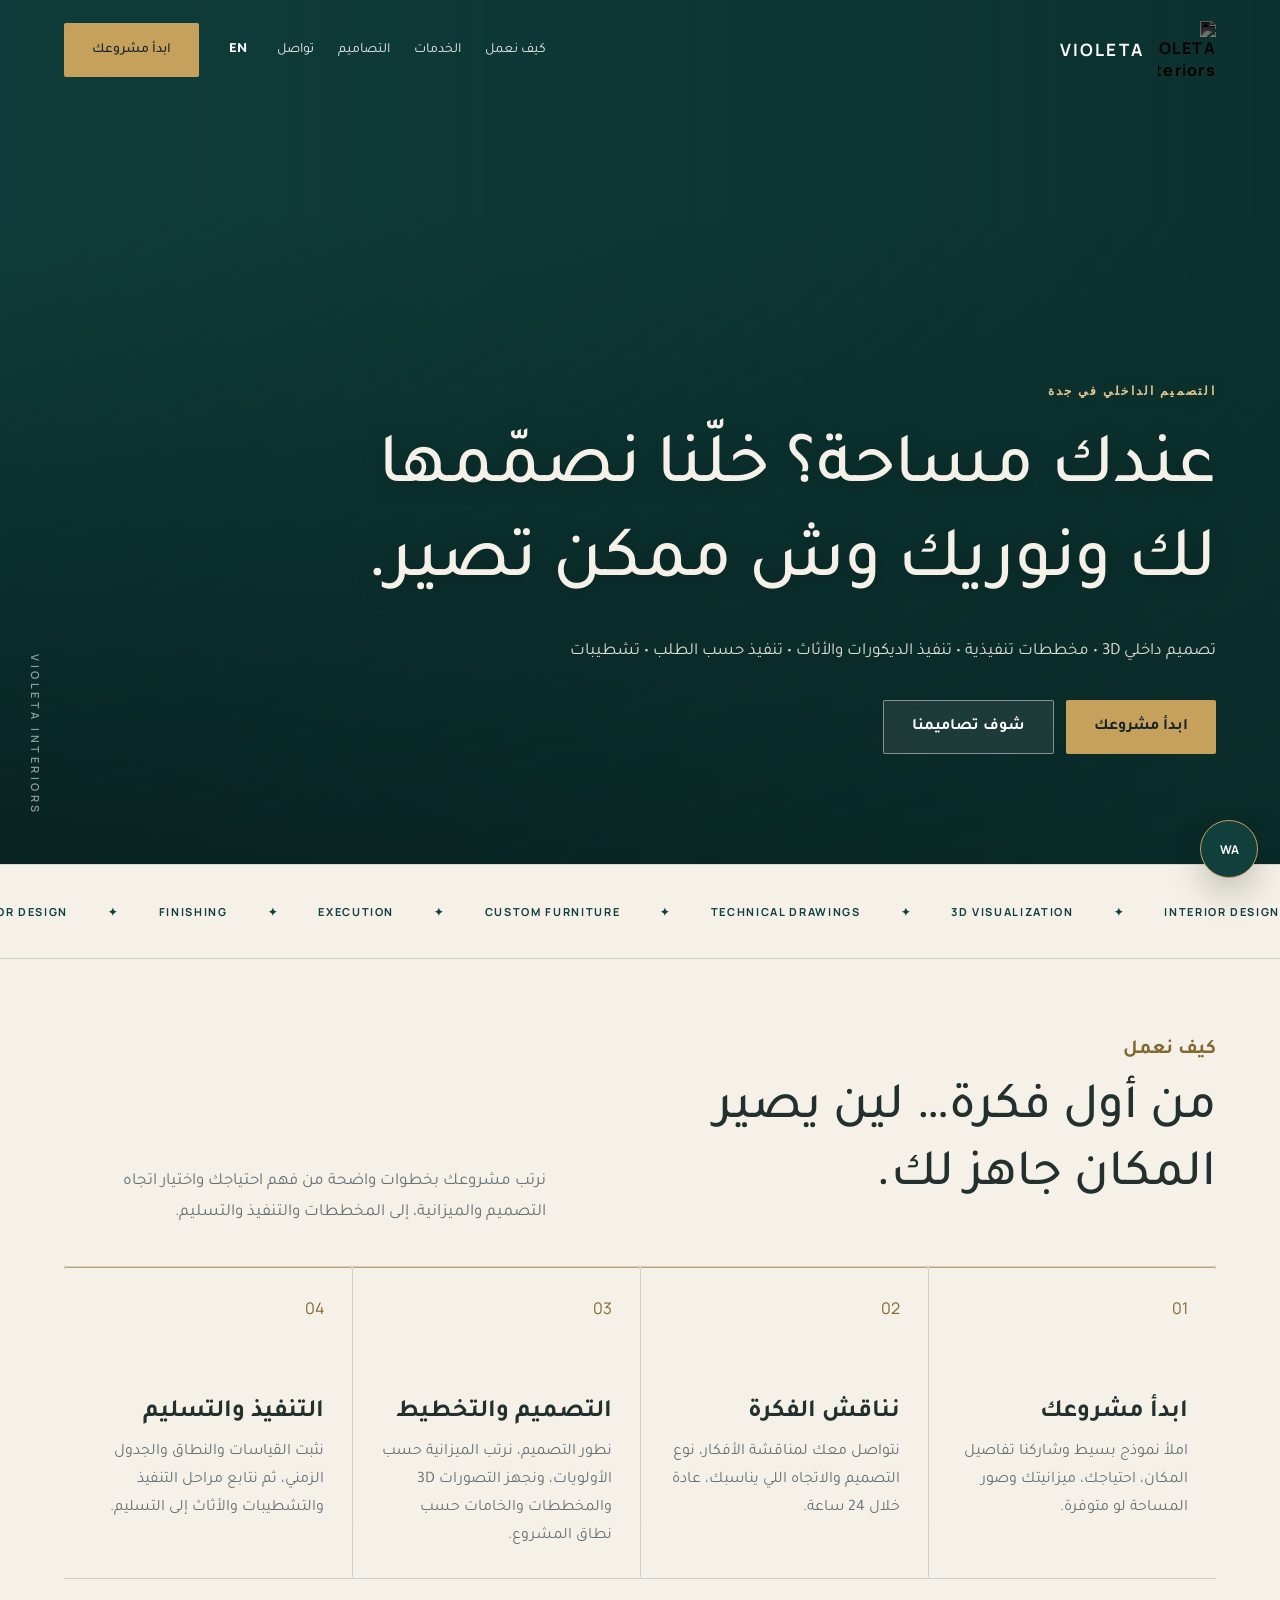
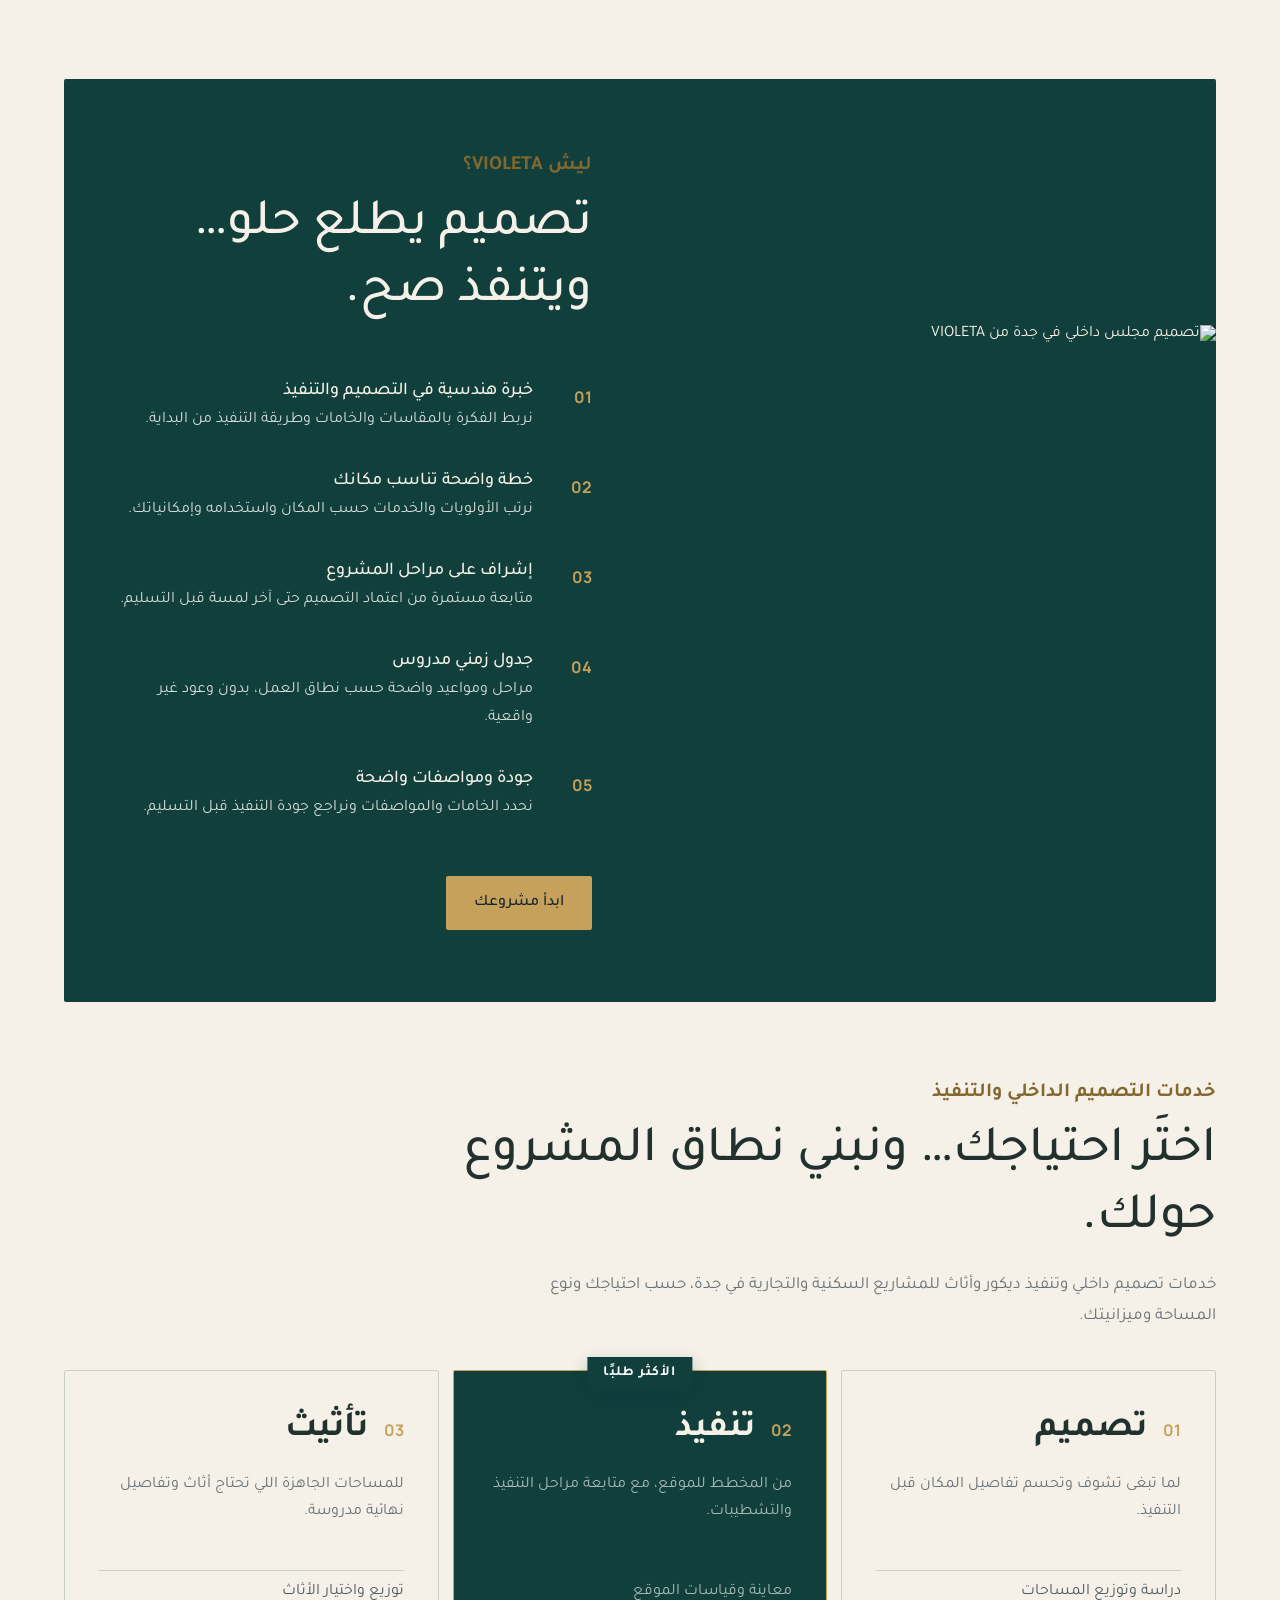
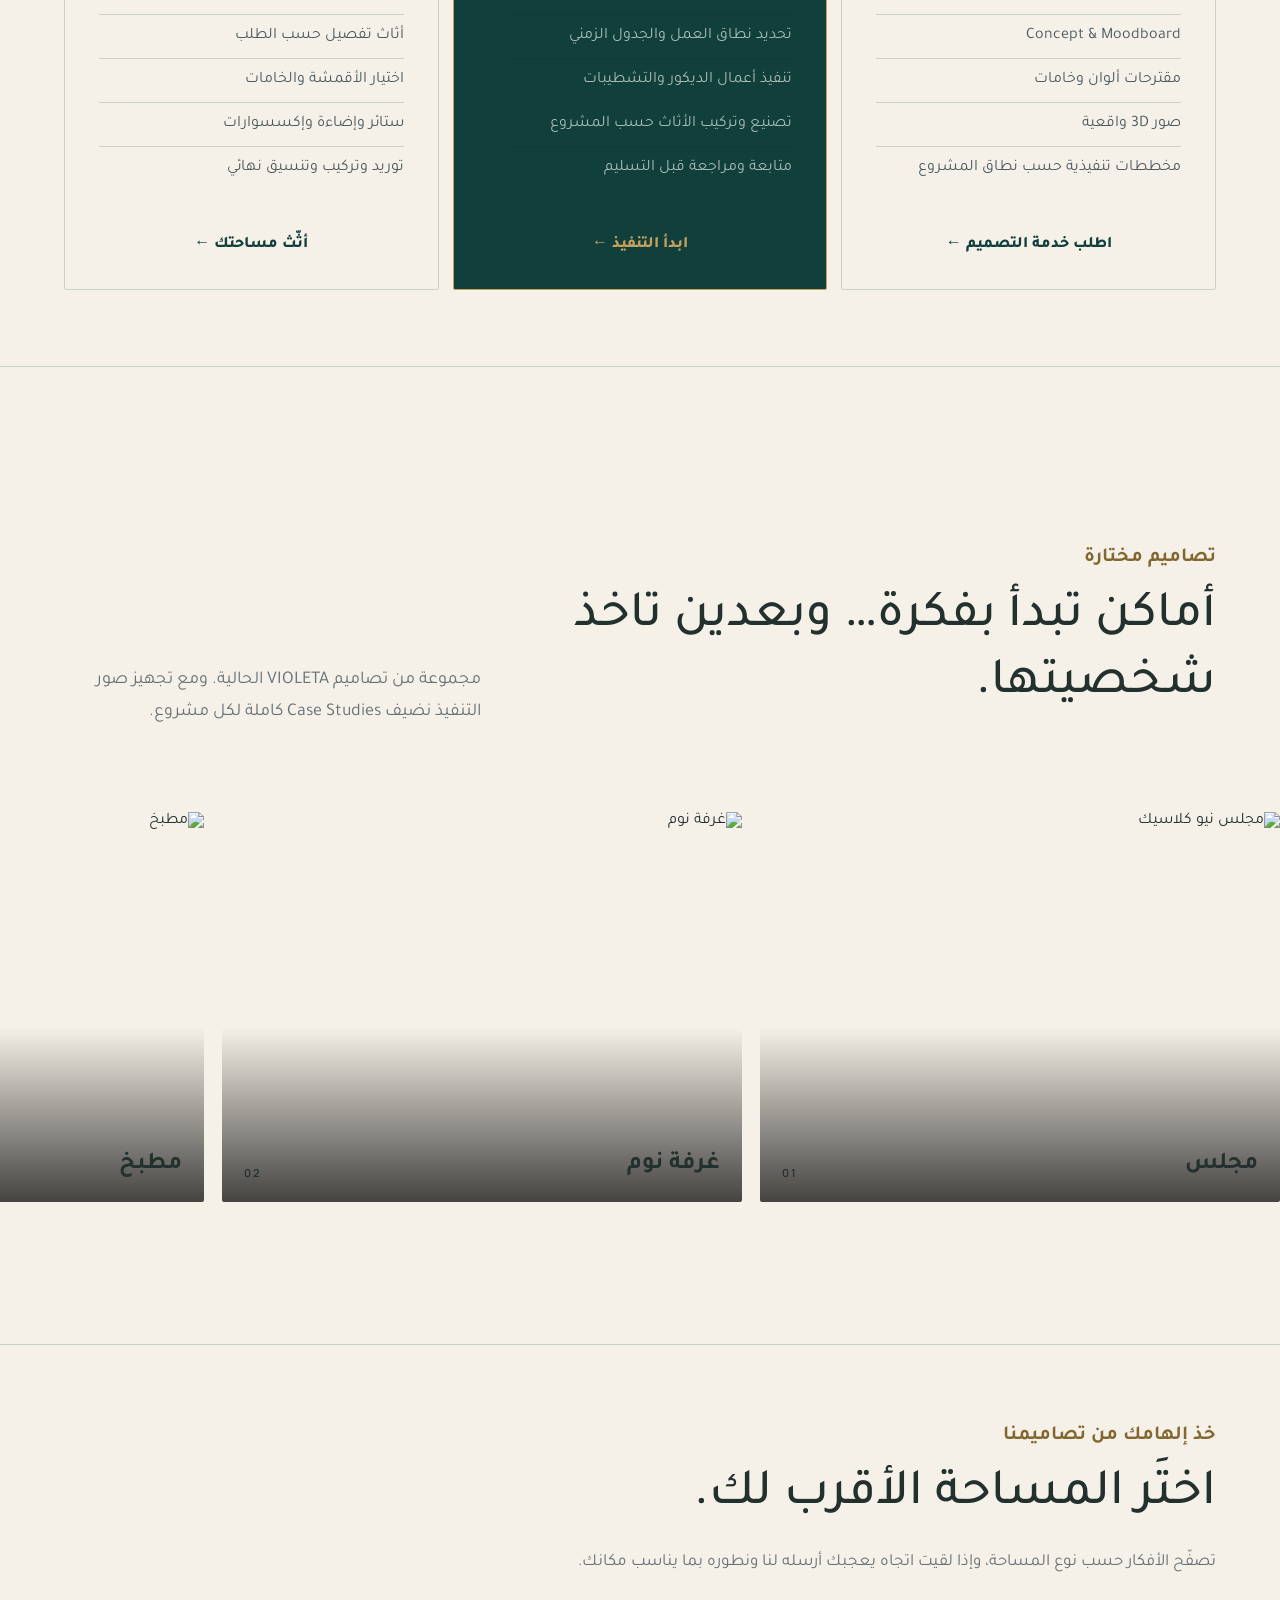
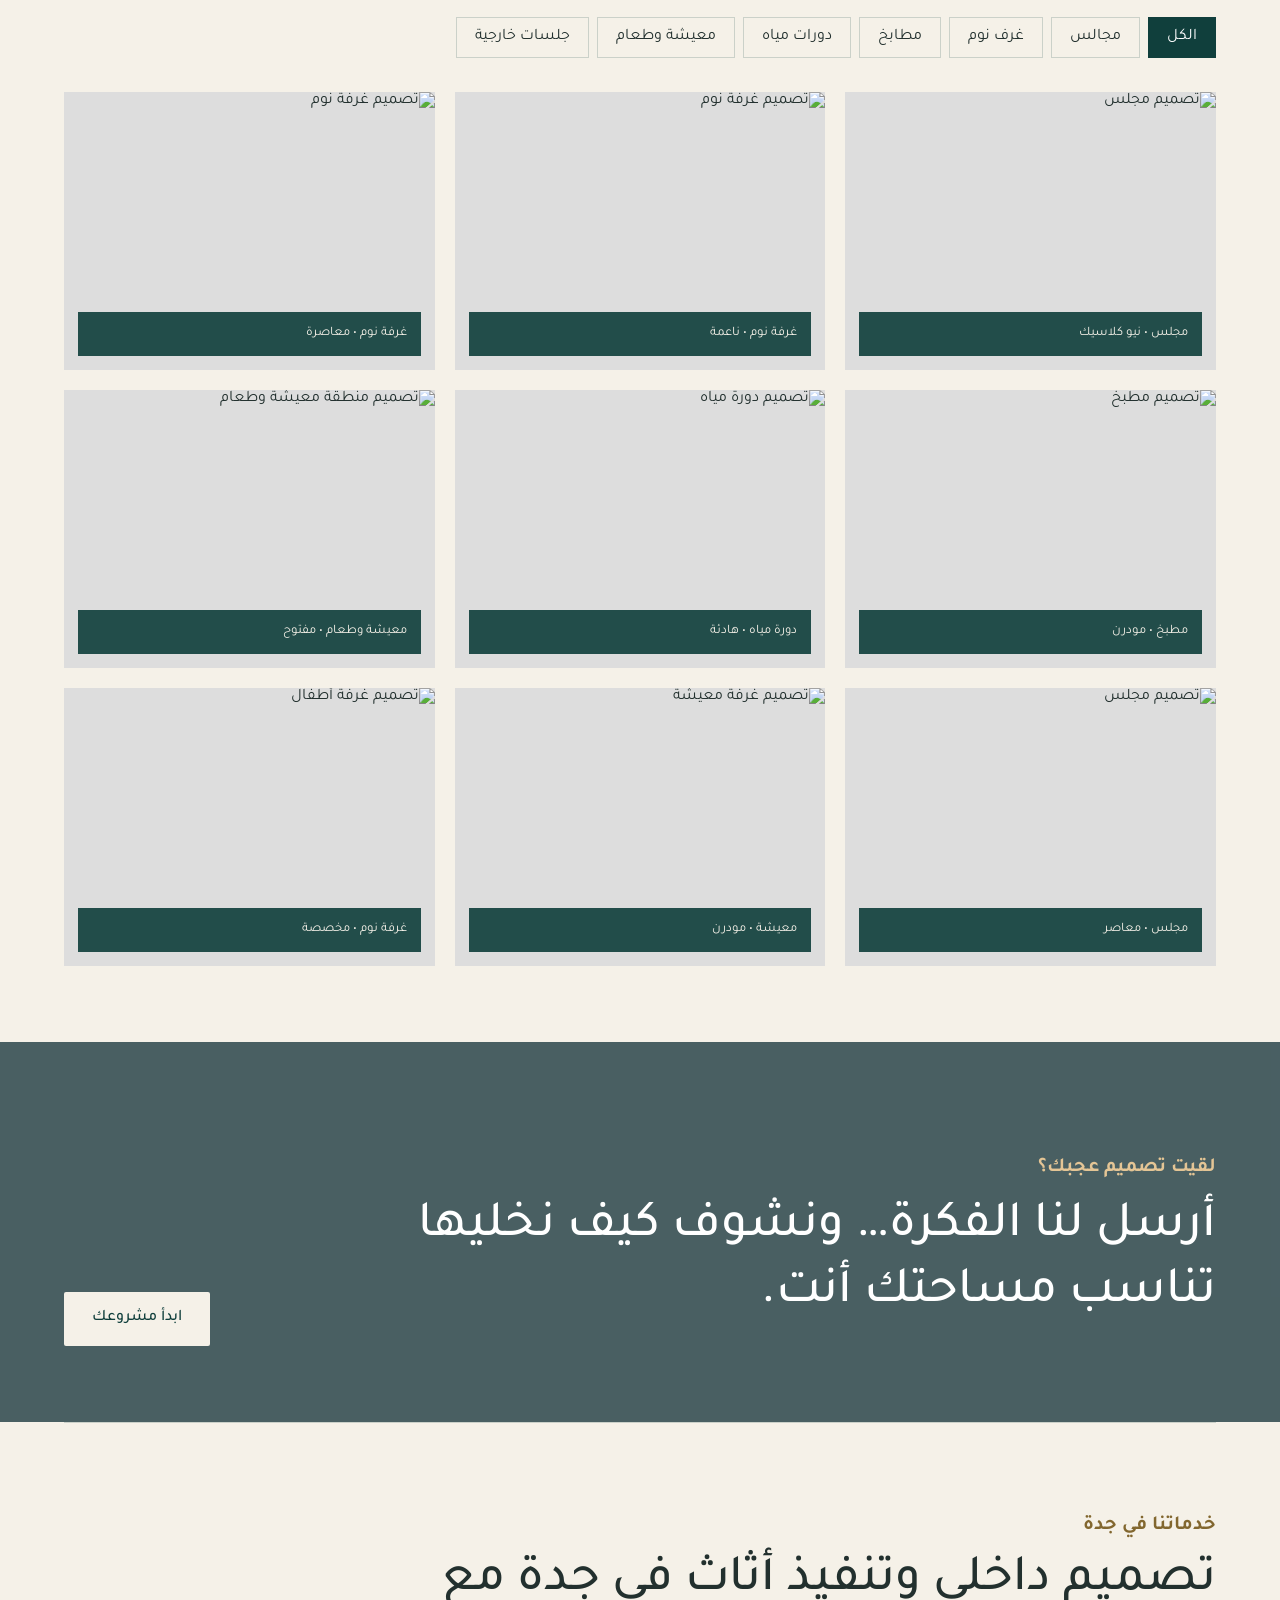
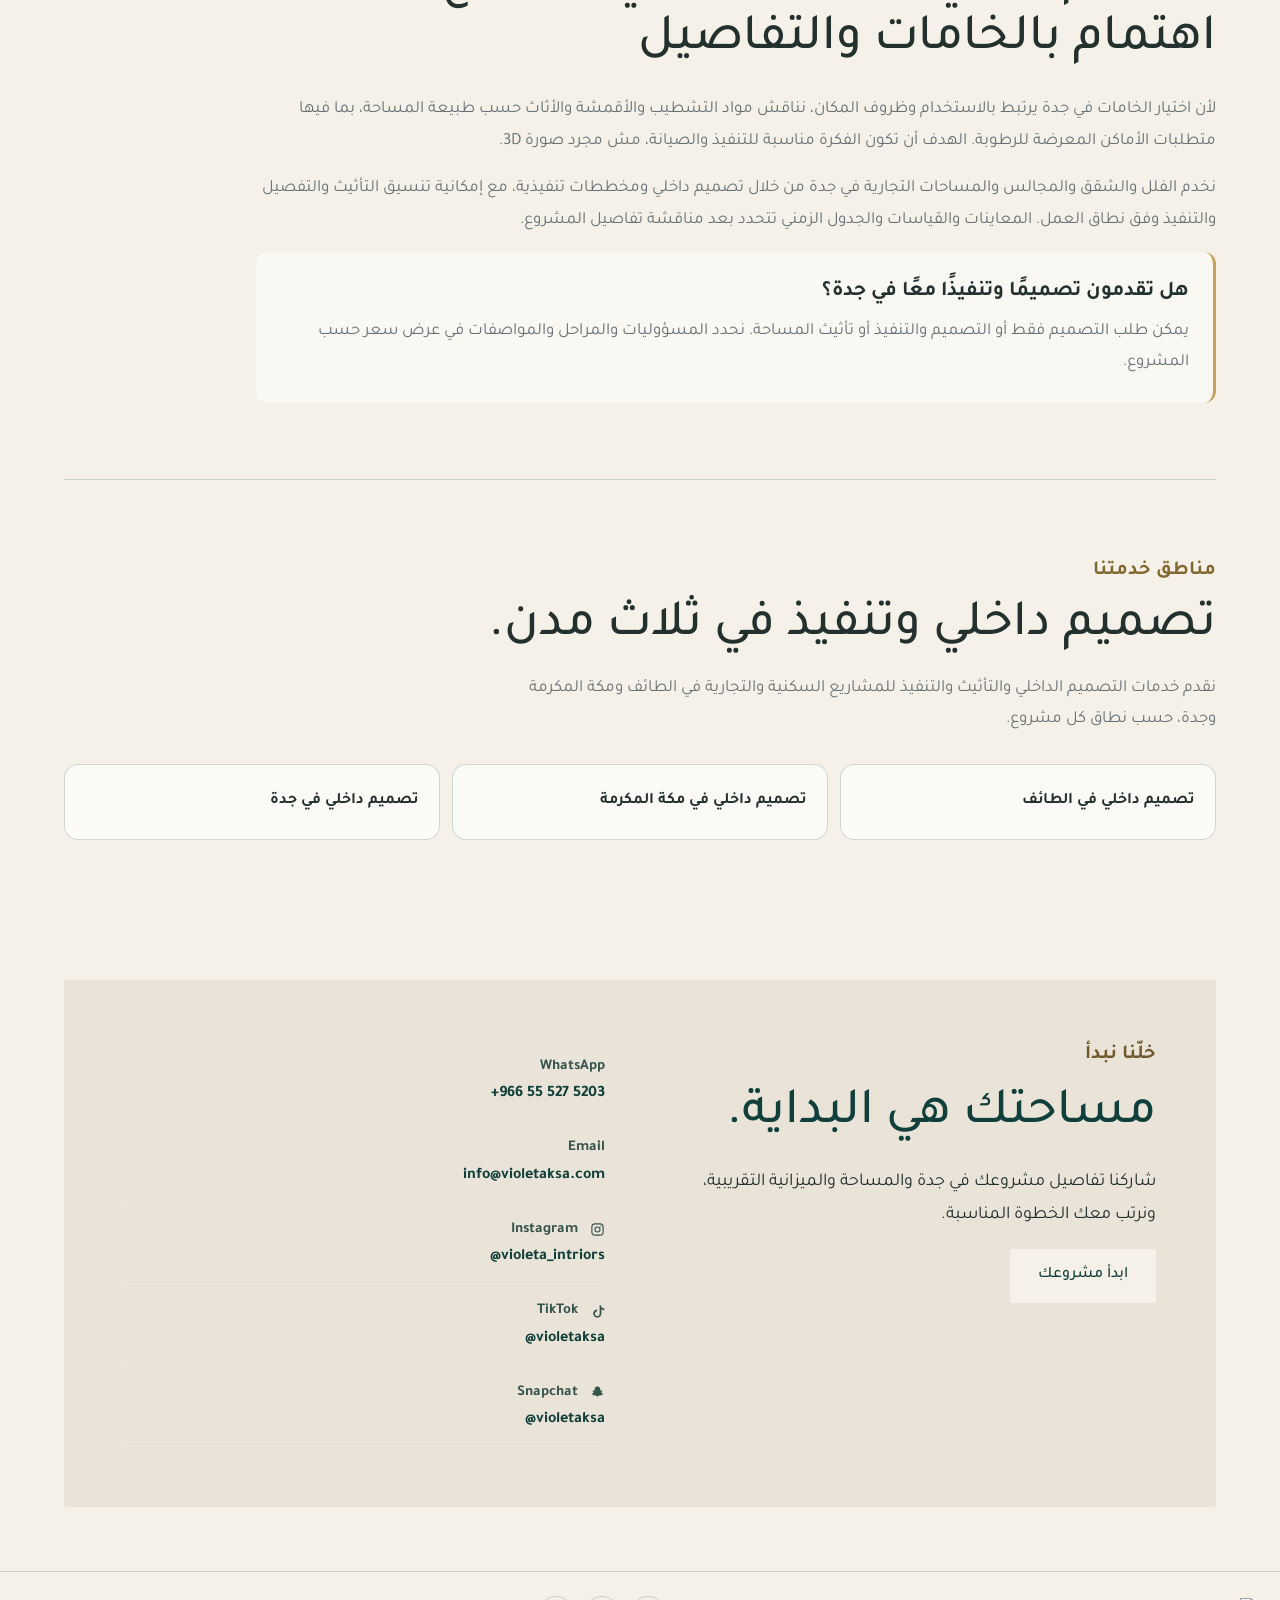
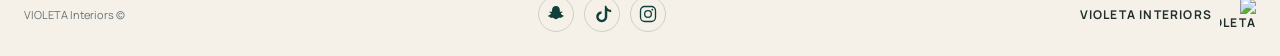
==== interior-design-jeddah/index.html @ 5152c30c "Perf: serve responsive Netlify image variants and avoid duplicate city fonts" ====
<!doctype html>
<html lang="ar" dir="rtl">
<head>
  <meta charset="utf-8" />
  <meta name="viewport" content="width=device-width, initial-scale=1" />
  <meta name="theme-color" content="#0b303b" />
  <meta name="robots" content="index, follow, max-image-preview:large" />

  <title>تصميم داخلي في جدة وتنفيذ ديكور وأثاث | VIOLETA</title>
  <meta name="description" content="VIOLETA تقدم خدمات التصميم الداخلي 3D، المخططات التنفيذية، تنفيذ الديكور، التشطيبات والأثاث حسب الطلب للمشاريع السكنية والتجارية في جدة." />
  <link rel="canonical" href="https://violetaksa.com/interior-design-jeddah/" />
  <link rel="icon" href="/.netlify/images?url=/assets/favicon.png&amp;w=64&amp;fm=png&amp;q=80" type="image/png" />

  <meta property="og:title" content="تصميم داخلي في جدة وتنفيذ ديكور وأثاث | VIOLETA" />
  <meta property="og:description" content="VIOLETA تقدم خدمات التصميم الداخلي 3D، المخططات التنفيذية، تنفيذ الديكور، التشطيبات والأثاث حسب الطلب للمشاريع السكنية والتجارية في جدة." />
  <meta property="og:image" content="https://violetaksa.com/assets/violeta-logo.png" />
  <meta property="og:image:alt" content="VIOLETA Interiors" />
  <meta property="og:url" content="https://violetaksa.com/interior-design-jeddah/" />
  <meta property="og:type" content="website" />
  <meta property="og:site_name" content="VIOLETA Interiors" />
  <meta property="og:locale" content="ar_SA" />
  <meta property="og:locale:alternate" content="en_US" />

  <meta name="twitter:card" content="summary" />
  <meta name="twitter:title" content="تصميم داخلي في جدة وتنفيذ ديكور وأثاث | VIOLETA" />
  <meta name="twitter:description" content="VIOLETA تقدم خدمات التصميم الداخلي 3D، المخططات التنفيذية، تنفيذ الديكور، التشطيبات والأثاث حسب الطلب للمشاريع السكنية والتجارية في جدة." />
  <meta name="twitter:image" content="https://violetaksa.com/assets/violeta-logo.png" />
  <!-- Brand fonts are already locally hosted by styles.css. -->
  <link rel="stylesheet" href="/styles.css" />

  <script type="application/ld+json">
  {
  "@context": "https://schema.org",
  "@graph": [
    {
      "@type": ["Organization", "LocalBusiness"],
      "@id": "https://violetaksa.com/#organization",
      "name": "VIOLETA Interiors",
      "alternateName": "VIOLETA",
      "url": "https://violetaksa.com/",
      "logo": {
        "@type": "ImageObject",
        "url": "https://violetaksa.com/assets/violeta-logo.png"
      },
      "image": "https://violetaksa.com/assets/violeta-logo.png",
      "email": "info@violetaksa.com",
      "telephone": "+966555275203",
        "address": {
          "@type": "PostalAddress",
          "streetAddress": "Taif Square, Building 1, First Floor, Office 16",
          "addressLocality": "Taif",
          "addressRegion": "Makkah Region",
          "addressCountry": "SA"
        },
        "hasMap": "https://www.google.com/maps/search/?api=1&query=21.3033772%2C40.4303500",
      "contactPoint": {
        "@type": "ContactPoint",
        "telephone": "+966555275203",
        "contactType": "customer service",
        "areaServed": "SA",
        "availableLanguage": [
          "Arabic",
          "English"
        ]
      },
      "areaServed": [
        {
          "@type": "City",
          "name": "الطائف"
        },
        {
          "@type": "City",
          "name": "مكة المكرمة"
        },
        {
          "@type": "City",
          "name": "جدة"
        }
      ],
      "sameAs": [
        "https://www.instagram.com/violeta_intriors",
        "https://www.tiktok.com/@violetaksa",
        "https://www.snapchat.com/add/violetaksa"
      ]
    },
    {
      "@type": "WebSite",
      "@id": "https://violetaksa.com/#website",
      "url": "https://violetaksa.com/",
      "name": "VIOLETA Interiors",
      "alternateName": "VIOLETA",
      "publisher": {
        "@id": "https://violetaksa.com/#organization"
      },
      "inLanguage": [
        "ar-SA",
        "en"
      ]
    },
    {
      "@type": "WebPage",
      "@id": "https://violetaksa.com/interior-design-jeddah/#webpage",
      "url": "https://violetaksa.com/interior-design-jeddah/",
      "name": "تصميم داخلي في جدة وتنفيذ ديكور وأثاث | VIOLETA",
      "description": "VIOLETA تقدم خدمات التصميم الداخلي 3D، المخططات التنفيذية، تنفيذ الديكور، التشطيبات والأثاث حسب الطلب للمشاريع السكنية والتجارية في جدة.",
      "isPartOf": {
        "@id": "https://violetaksa.com/#website"
      },
      "about": {
        "@id": "https://violetaksa.com/#organization"
      },
      "inLanguage": "ar-SA"
    },
    {
      "@type": "Service",
      "@id": "https://violetaksa.com/interior-design-jeddah/#service",
      "name": "خدمات التصميم الداخلي في جدة",
      "serviceType": "Interior design, décor execution and custom furniture",
      "url": "https://violetaksa.com/interior-design-jeddah/",
      "provider": {
        "@id": "https://violetaksa.com/#organization"
      },
      "areaServed": {
        "@type": "City",
        "name": "جدة"
      },
      "inLanguage": [
        "ar-SA",
        "en"
      ]
    }
  ]
}
  </script>
</head>
<body>
  <div class="page-loader" id="pageLoader" aria-hidden="true"><img src="/.netlify/images?url=/assets/violeta-logo.png&amp;w=128&amp;fm=webp&amp;q=82" alt="" /></div>

  <header class="site-header" id="siteHeader">
    <a class="brand" href="#top" aria-label="VIOLETA home">
      <img src="/.netlify/images?url=/assets/violeta-logo.png&amp;w=128&amp;fm=webp&amp;q=82" alt="VIOLETA Interiors" />
      <span class="brand-word">VIOLETA <small>INTERIORS</small></span>
    </a>
    <button class="menu-toggle" id="menuToggle" aria-label="Menu" type="button"><span></span><span></span></button>
    <nav class="nav" id="mainNav" aria-label="Primary navigation">
      <a href="#how" data-ar="كيف نعمل" data-en="How we work">كيف نعمل</a>
      <a href="#services" data-ar="الخدمات" data-en="Services">الخدمات</a>
      <a href="#projects" data-ar="التصاميم" data-en="Designs">التصاميم</a>
      <a href="#contact" data-ar="تواصل" data-en="Contact">تواصل</a>
      <button class="lang-toggle" id="langToggle" type="button" aria-label="Switch language">EN</button>
      <button class="btn btn-primary btn-small js-start" type="button" data-ar="ابدأ مشروعك" data-en="Start your project">ابدأ مشروعك</button>
    </nav>
  </header>

  <main id="top">
    <section class="hero" aria-label="VIOLETA Interiors">
      <div class="hero-slides" aria-hidden="true">
        <div class="hero-slide is-active" style="background-image:url('/.netlify/images?url=/assets/images/majlis-05.webp&amp;w=1440&amp;fm=webp&amp;q=76')"></div>
        <div class="hero-slide" style="background-image:url('/.netlify/images?url=/assets/images/kitchen-01.webp&amp;w=1440&amp;fm=webp&amp;q=76')"></div>
        <div class="hero-slide" style="background-image:url('/.netlify/images?url=/assets/images/bedroom-07.webp&amp;w=1440&amp;fm=webp&amp;q=76')"></div>
        <div class="hero-slide" style="background-image:url('/.netlify/images?url=/assets/images/entrance-01.webp&amp;w=1440&amp;fm=webp&amp;q=76')"></div>
      </div>
      <div class="hero-shade"></div>
      <div class="hero-copy reveal">
        <div class="eyebrow light" data-ar="التصميم الداخلي في جدة" data-en="INTERIOR DESIGN — JEDDAH">التصميم الداخلي في جدة</div>
        <h1 data-ar="عندك مساحة؟ خلّنا نصمّمها لك ونوريك وش ممكن تصير." data-en="Got a space? Let us design it and show you what it can become.">عندك مساحة؟ خلّنا نصمّمها لك ونوريك وش ممكن تصير.</h1>
        <p class="hero-services" data-ar="تصميم داخلي 3D • مخططات تنفيذية • تنفيذ الديكورات والأثاث • تنفيذ حسب الطلب • تشطيبات" data-en="3D Interior Design • Technical Drawings • Décor & Furniture Execution • Custom-Made Execution • Finishing">تصميم داخلي 3D • مخططات تنفيذية • تنفيذ الديكورات والأثاث • تنفيذ حسب الطلب • تشطيبات</p>
        <div class="hero-actions">
          <button class="btn btn-primary js-start" type="button" data-ar="ابدأ مشروعك" data-en="Start your project">ابدأ مشروعك</button>
          <a class="btn btn-glass" href="#projects" data-ar="شوف تصاميمنا" data-en="Explore our designs">شوف تصاميمنا</a>
        </div>
      </div>
      <div class="hero-mark" aria-hidden="true"><span>VIOLETA INTERIORS</span></div>

    </section>

    <section class="marquee" aria-hidden="true">
      <div class="marquee-track">
        <span>INTERIOR DESIGN</span><b>✦</b><span>3D VISUALIZATION</span><b>✦</b><span>TECHNICAL DRAWINGS</span><b>✦</b><span>CUSTOM FURNITURE</span><b>✦</b><span>EXECUTION</span><b>✦</b><span>FINISHING</span><b>✦</b>
        <span>INTERIOR DESIGN</span><b>✦</b><span>3D VISUALIZATION</span><b>✦</b><span>TECHNICAL DRAWINGS</span><b>✦</b><span>CUSTOM FURNITURE</span><b>✦</b><span>EXECUTION</span><b>✦</b><span>FINISHING</span><b>✦</b>
      </div>
    </section>

    <section class="section section-intro" id="how">
      <div class="section-kicker reveal" data-ar="كيف نعمل" data-en="HOW WE WORK">كيف نعمل</div>
      <div class="section-heading split reveal">
        <h2 data-ar="من أول فكرة… لين يصير المكان جاهز لك." data-en="From the first idea to a space ready for you.">من أول فكرة… لين يصير المكان جاهز لك.</h2>
        <p data-ar="نرتب مشروعك بخطوات واضحة من فهم احتياجك واختيار اتجاه التصميم والميزانية، إلى المخططات والتنفيذ والتسليم." data-en="We structure your project clearly — from understanding your needs, design direction and budget, through planning, execution and handover.">نرتب مشروعك بخطوات واضحة من فهم احتياجك واختيار اتجاه التصميم والميزانية، إلى المخططات والتنفيذ والتسليم.</p>
      </div>

      <div class="steps-grid">
        <article class="step-card reveal"><span class="step-no">01</span><h3 data-ar="ابدأ مشروعك" data-en="Start your project">ابدأ مشروعك</h3><p data-ar="املأ نموذج بسيط وشاركنا تفاصيل المكان، احتياجك، ميزانيتك وصور المساحة لو متوفرة." data-en="Share a simple brief with your space, needs, budget and available photos.">املأ نموذج بسيط وشاركنا تفاصيل المكان، احتياجك، ميزانيتك وصور المساحة لو متوفرة.</p></article>
        <article class="step-card reveal"><span class="step-no">02</span><h3 data-ar="نناقش الفكرة" data-en="Discuss the idea">نناقش الفكرة</h3><p data-ar="نتواصل معك لمناقشة الأفكار، نوع التصميم والاتجاه اللي يناسبك، عادة خلال 24 ساعة." data-en="We discuss your ideas and design direction, usually within 24 hours.">نتواصل معك لمناقشة الأفكار، نوع التصميم والاتجاه اللي يناسبك، عادة خلال 24 ساعة.</p></article>
        <article class="step-card reveal"><span class="step-no">03</span><h3 data-ar="التصميم والتخطيط" data-en="Design & planning">التصميم والتخطيط</h3><p data-ar="نطور التصميم، نرتب الميزانية حسب الأولويات، ونجهز التصورات 3D والمخططات والخامات حسب نطاق المشروع." data-en="We develop the design, align priorities with budget, and prepare 3D visuals, drawings and materials according to scope.">نطور التصميم، نرتب الميزانية حسب الأولويات، ونجهز التصورات 3D والمخططات والخامات حسب نطاق المشروع.</p></article>
        <article class="step-card reveal"><span class="step-no">04</span><h3 data-ar="التنفيذ والتسليم" data-en="Execution & handover">التنفيذ والتسليم</h3><p data-ar="نثبت القياسات والنطاق والجدول الزمني، ثم نتابع مراحل التنفيذ والتشطيبات والأثاث إلى التسليم." data-en="We confirm measurements, scope and timeline, then manage execution, finishes and furniture through handover.">نثبت القياسات والنطاق والجدول الزمني، ثم نتابع مراحل التنفيذ والتشطيبات والأثاث إلى التسليم.</p></article>
      </div>
    </section>

    <section class="section why-section" id="why">
      <div class="why-visual reveal">
        <img src="https://violetaksa.com/assets/images/majlis-03.webp" alt="تصميم مجلس داخلي في جدة من VIOLETA" loading="lazy" />
      </div>
      <div class="why-copy reveal">
        <div class="section-kicker" data-ar="ليش VIOLETA؟" data-en="WHY VIOLETA?">ليش VIOLETA؟</div>
        <h2 data-ar="تصميم يطلع حلو… ويتنفذ صح." data-en="Design that looks right — and works in real life.">تصميم يطلع حلو… ويتنفذ صح.</h2>
        <div class="why-list">
          <article><span>01</span><div><h3 data-ar="خبرة هندسية في التصميم والتنفيذ" data-en="Design & execution expertise">خبرة هندسية في التصميم والتنفيذ</h3><p data-ar="نربط الفكرة بالمقاسات والخامات وطريقة التنفيذ من البداية." data-en="We connect the concept to dimensions, materials and buildability from the start.">نربط الفكرة بالمقاسات والخامات وطريقة التنفيذ من البداية.</p></div></article>
          <article><span>02</span><div><h3 data-ar="خطة واضحة تناسب مكانك" data-en="A plan tailored to your space">خطة واضحة تناسب مكانك</h3><p data-ar="نرتب الأولويات والخدمات حسب المكان واستخدامه وإمكانياتك." data-en="Scope and priorities are built around your space, use and budget.">نرتب الأولويات والخدمات حسب المكان واستخدامه وإمكانياتك.</p></div></article>
          <article><span>03</span><div><h3 data-ar="إشراف على مراحل المشروع" data-en="Supervision across project stages">إشراف على مراحل المشروع</h3><p data-ar="متابعة مستمرة من اعتماد التصميم حتى آخر لمسة قبل التسليم." data-en="Ongoing coordination from design approval to final handover.">متابعة مستمرة من اعتماد التصميم حتى آخر لمسة قبل التسليم.</p></div></article>
          <article><span>04</span><div><h3 data-ar="جدول زمني مدروس" data-en="A studied project timeline">جدول زمني مدروس</h3><p data-ar="مراحل ومواعيد واضحة حسب نطاق العمل، بدون وعود غير واقعية." data-en="Clear stages and realistic timing based on confirmed scope.">مراحل ومواعيد واضحة حسب نطاق العمل، بدون وعود غير واقعية.</p></div></article>
          <article><span>05</span><div><h3 data-ar="جودة ومواصفات واضحة" data-en="Clear quality & specifications">جودة ومواصفات واضحة</h3><p data-ar="نحدد الخامات والمواصفات ونراجع جودة التنفيذ قبل التسليم." data-en="Materials and specifications are agreed, then execution quality is reviewed before handover.">نحدد الخامات والمواصفات ونراجع جودة التنفيذ قبل التسليم.</p></div></article>
        </div>
        <button class="btn btn-primary js-start" type="button" data-ar="ابدأ مشروعك" data-en="Start your project">ابدأ مشروعك</button>
      </div>
    </section>

    <section class="section services-section" id="services">
      <div class="section-heading reveal">
        <div class="section-kicker" data-ar="خدمات التصميم الداخلي والتنفيذ" data-en="DESIGN & EXECUTION SERVICES">خدمات التصميم الداخلي والتنفيذ</div>
        <h2 data-ar="اختَر احتياجك… ونبني نطاق المشروع حولك." data-en="Choose what you need. We shape the scope around you.">اختَر احتياجك… ونبني نطاق المشروع حولك.</h2>
        <p data-ar="خدمات تصميم داخلي وتنفيذ ديكور وأثاث للمشاريع السكنية والتجارية في جدة، حسب احتياجك ونوع المساحة وميزانيتك." data-en="Interior design, décor execution and furnishing for residential and commercial projects in Jeddah, tailored to your needs, space and budget.">خدمات تصميم داخلي وتنفيذ ديكور وأثاث للمشاريع السكنية والتجارية في جدة، حسب احتياجك ونوع المساحة وميزانيتك.</p>
      </div>
      <div class="package-grid">
        <article class="package-card reveal">
          <div class="package-head"><span>01</span><h3 data-ar="تصميم" data-en="Design">تصميم</h3></div>
          <p data-ar="لما تبغى تشوف وتحسم تفاصيل المكان قبل التنفيذ." data-en="For resolving the space before execution begins.">لما تبغى تشوف وتحسم تفاصيل المكان قبل التنفيذ.</p>
          <ul><li data-ar="دراسة وتوزيع المساحات" data-en="Space planning">دراسة وتوزيع المساحات</li><li>Concept & Moodboard</li><li data-ar="مقترحات ألوان وخامات" data-en="Colour & material proposals">مقترحات ألوان وخامات</li><li data-ar="صور 3D واقعية" data-en="Realistic 3D visuals">صور 3D واقعية</li><li data-ar="مخططات تنفيذية حسب نطاق المشروع" data-en="Technical drawings based on scope">مخططات تنفيذية حسب نطاق المشروع</li></ul>
          <button class="text-link js-start" data-service="تصميم فقط" type="button" data-ar="اطلب خدمة التصميم ←" data-en="Request design →">اطلب خدمة التصميم ←</button>
        </article>
        <article class="package-card featured reveal">
          <div class="package-head"><span>02</span><h3 data-ar="تنفيذ" data-en="Execution">تنفيذ</h3></div>
          <span class="package-ribbon" data-ar="الأكثر طلبًا" data-en="Most requested">الأكثر طلبًا</span>
          <p data-ar="من المخطط للموقع، مع متابعة مراحل التنفيذ والتشطيبات." data-en="From drawings to site, with coordinated execution and finishing.">من المخطط للموقع، مع متابعة مراحل التنفيذ والتشطيبات.</p>
          <ul><li data-ar="معاينة وقياسات الموقع" data-en="Site survey & measurements">معاينة وقياسات الموقع</li><li data-ar="تحديد نطاق العمل والجدول الزمني" data-en="Scope & timeline definition">تحديد نطاق العمل والجدول الزمني</li><li data-ar="تنفيذ أعمال الديكور والتشطيبات" data-en="Décor & finishing execution">تنفيذ أعمال الديكور والتشطيبات</li><li data-ar="تصنيع وتركيب الأثاث حسب المشروع" data-en="Custom furniture fabrication & installation">تصنيع وتركيب الأثاث حسب المشروع</li><li data-ar="متابعة ومراجعة قبل التسليم" data-en="Supervision & pre-handover review">متابعة ومراجعة قبل التسليم</li></ul>
          <button class="text-link js-start" data-service="تصميم وتنفيذ" type="button" data-ar="ابدأ التنفيذ ←" data-en="Start execution →">ابدأ التنفيذ ←</button>
        </article>
        <article class="package-card reveal">
          <div class="package-head"><span>03</span><h3 data-ar="تأثيث" data-en="Furnishing">تأثيث</h3></div>
          <p data-ar="للمساحات الجاهزة اللي تحتاج أثاث وتفاصيل نهائية مدروسة." data-en="For completed spaces that need furniture and finishing touches.">للمساحات الجاهزة اللي تحتاج أثاث وتفاصيل نهائية مدروسة.</p>
          <ul><li data-ar="توزيع واختيار الأثاث" data-en="Furniture selection & layout">توزيع واختيار الأثاث</li><li data-ar="أثاث تفصيل حسب الطلب" data-en="Custom-made furniture">أثاث تفصيل حسب الطلب</li><li data-ar="اختيار الأقمشة والخامات" data-en="Fabric & material selection">اختيار الأقمشة والخامات</li><li data-ar="ستائر وإضاءة وإكسسوارات" data-en="Curtains, lighting & accessories">ستائر وإضاءة وإكسسوارات</li><li data-ar="توريد وتركيب وتنسيق نهائي" data-en="Supply, installation & styling">توريد وتركيب وتنسيق نهائي</li></ul>
          <button class="text-link js-start" data-service="تنفيذ حسب الطلب" type="button" data-ar="أثّث مساحتك ←" data-en="Furnish your space →">أثّث مساحتك ←</button>
        </article>
      </div>
    </section>

    <section class="project-showcase" id="projects">
      <div class="section project-heading reveal">
        <div>
          <div class="section-kicker" data-ar="تصاميم مختارة" data-en="SELECTED DESIGNS">تصاميم مختارة</div>
          <h2 data-ar="أماكن تبدأ بفكرة… وبعدين تاخذ شخصيتها." data-en="Spaces that start with an idea — then find their character.">أماكن تبدأ بفكرة… وبعدين تاخذ شخصيتها.</h2>
        </div>
        <p data-ar="مجموعة من تصاميم VIOLETA الحالية. ومع تجهيز صور التنفيذ نضيف Case Studies كاملة لكل مشروع." data-en="A selection of current VIOLETA designs. Full case studies will be added as execution photography is prepared.">مجموعة من تصاميم VIOLETA الحالية. ومع تجهيز صور التنفيذ نضيف Case Studies كاملة لكل مشروع.</p>
      </div>
      <div class="project-strip" id="projectStrip">
        <figure class="project-shot reveal"><img src="https://violetaksa.com/assets/images/majlis-05.webp" alt="مجلس نيو كلاسيك" loading="lazy"><figcaption><b data-ar="مجلس" data-en="Majlis">مجلس</b><span>01</span></figcaption></figure>
        <figure class="project-shot reveal"><img src="https://violetaksa.com/assets/images/bedroom-07.webp" alt="غرفة نوم" loading="lazy"><figcaption><b data-ar="غرفة نوم" data-en="Bedroom">غرفة نوم</b><span>02</span></figcaption></figure>
        <figure class="project-shot reveal"><img src="https://violetaksa.com/assets/images/kitchen-01.webp" alt="مطبخ" loading="lazy"><figcaption><b data-ar="مطبخ" data-en="Kitchen">مطبخ</b><span>03</span></figcaption></figure>
        <figure class="project-shot reveal"><img src="https://violetaksa.com/assets/images/living-03.webp" alt="غرفة معيشة" loading="lazy"><figcaption><b data-ar="غرفة معيشة" data-en="Living room">غرفة معيشة</b><span>04</span></figcaption></figure>
        <figure class="project-shot reveal"><img src="https://violetaksa.com/assets/images/entrance-01.webp" alt="مدخل" loading="lazy"><figcaption><b data-ar="مدخل" data-en="Entrance">مدخل</b><span>05</span></figcaption></figure>
      </div>
    </section>

    <section class="section inspiration-section" id="inspiration">
      <div class="section-heading reveal">
        <div class="section-kicker" data-ar="خذ إلهامك من تصاميمنا" data-en="FIND YOUR INSPIRATION">خذ إلهامك من تصاميمنا</div>
        <h2 data-ar="اختَر المساحة الأقرب لك." data-en="Explore the space closest to what you have in mind.">اختَر المساحة الأقرب لك.</h2>
        <p data-ar="تصفّح الأفكار حسب نوع المساحة، وإذا لقيت اتجاه يعجبك أرسله لنا ونطوره بما يناسب مكانك." data-en="Browse ideas by space. If something feels right, send it to us and we will adapt the direction to your place.">تصفّح الأفكار حسب نوع المساحة، وإذا لقيت اتجاه يعجبك أرسله لنا ونطوره بما يناسب مكانك.</p>
      </div>
      <div class="filter-row reveal" role="tablist" aria-label="Design categories">
        <button class="filter-btn is-active" data-filter="all" data-ar="الكل" data-en="All">الكل</button>
        <button class="filter-btn" data-filter="majlis" data-ar="مجالس" data-en="Majlis">مجالس</button>
        <button class="filter-btn" data-filter="bedroom" data-ar="غرف نوم" data-en="Bedrooms">غرف نوم</button>
        <button class="filter-btn" data-filter="kitchen" data-ar="مطابخ" data-en="Kitchens">مطابخ</button>
        <button class="filter-btn" data-filter="bathroom" data-ar="دورات مياه" data-en="Bathrooms">دورات مياه</button>
        <button class="filter-btn" data-filter="living" data-ar="معيشة وطعام" data-en="Living & dining">معيشة وطعام</button>
        <button class="filter-btn" data-filter="outdoor" data-ar="جلسات خارجية" data-en="Outdoor">جلسات خارجية</button>
      </div>
      <div class="gallery" id="inspirationGallery">
        <figure class="gallery-item wide reveal" data-category="majlis"><img src="https://violetaksa.com/assets/images/majlis-06.webp" alt="تصميم مجلس" loading="lazy"><figcaption data-ar="مجلس • نيو كلاسيك" data-en="Majlis • Neo-classic">مجلس • نيو كلاسيك</figcaption></figure>
        <figure class="gallery-item reveal" data-category="bedroom"><img src="https://violetaksa.com/assets/images/bedroom-04.webp" alt="تصميم غرفة نوم" loading="lazy"><figcaption data-ar="غرفة نوم • ناعمة" data-en="Bedroom • Soft contemporary">غرفة نوم • ناعمة</figcaption></figure>
        <figure class="gallery-item tall reveal" data-category="bedroom"><img src="https://violetaksa.com/assets/images/bedroom-08.webp" alt="تصميم غرفة نوم" loading="lazy"><figcaption data-ar="غرفة نوم • معاصرة" data-en="Bedroom • Contemporary">غرفة نوم • معاصرة</figcaption></figure>
        <figure class="gallery-item reveal" data-category="kitchen"><img src="https://violetaksa.com/assets/images/kitchen-02.webp" alt="تصميم مطبخ" loading="lazy"><figcaption data-ar="مطبخ • مودرن" data-en="Kitchen • Modern">مطبخ • مودرن</figcaption></figure>
        <figure class="gallery-item reveal" data-category="bathroom"><img src="https://violetaksa.com/assets/images/bathroom-01.webp" alt="تصميم دورة مياه" loading="lazy"><figcaption data-ar="دورة مياه • هادئة" data-en="Bathroom • Calm minimal">دورة مياه • هادئة</figcaption></figure>
        <figure class="gallery-item wide reveal" data-category="living"><img src="https://violetaksa.com/assets/images/living-dining-01.webp" alt="تصميم منطقة معيشة وطعام" loading="lazy"><figcaption data-ar="معيشة وطعام • مفتوح" data-en="Living & dining • Open plan">معيشة وطعام • مفتوح</figcaption></figure>
        <figure class="gallery-item reveal" data-category="majlis"><img src="https://violetaksa.com/assets/images/majlis-02.webp" alt="تصميم مجلس" loading="lazy"><figcaption data-ar="مجلس • معاصر" data-en="Majlis • Contemporary">مجلس • معاصر</figcaption></figure>
        <figure class="gallery-item reveal" data-category="living"><img src="https://violetaksa.com/assets/images/living-02.webp" alt="تصميم غرفة معيشة" loading="lazy"><figcaption data-ar="معيشة • مودرن" data-en="Living • Modern">معيشة • مودرن</figcaption></figure>
        <figure class="gallery-item reveal" data-category="bedroom"><img src="https://violetaksa.com/assets/images/bedroom-06.webp" alt="تصميم غرفة أطفال" loading="lazy"><figcaption data-ar="غرفة نوم • مخصصة" data-en="Bedroom • Custom">غرفة نوم • مخصصة</figcaption></figure>
      </div>
      <div class="empty-gallery" id="emptyGallery" hidden>
        <p data-ar="قسم الجلسات الخارجية جاهز، ونضيف له الصور أول ما تكون متوفرة." data-en="The outdoor category is ready; images will be added as soon as they are available.">قسم الجلسات الخارجية جاهز، ونضيف له الصور أول ما تكون متوفرة.</p>
      </div>
    </section>

    <section class="idea-cta">
      <div class="idea-bg" aria-hidden="true"></div>
      <div class="section idea-inner reveal">
        <div>
          <div class="section-kicker light" data-ar="لقيت تصميم عجبك؟" data-en="FOUND A DIRECTION YOU LIKE?">لقيت تصميم عجبك؟</div>
          <h2 data-ar="أرسل لنا الفكرة… ونشوف كيف نخليها تناسب مساحتك أنت." data-en="Send us the idea — and we will shape it around your own space.">أرسل لنا الفكرة… ونشوف كيف نخليها تناسب مساحتك أنت.</h2>
        </div>
        <button class="btn btn-light js-start" type="button" data-ar="ابدأ مشروعك" data-en="Start your project">ابدأ مشروعك</button>
      </div>
    </section>

    <!-- Reserved for verified testimonials. Kept hidden until genuine client feedback is supplied. -->
    <section class="section testimonials-section" id="testimonials" hidden>
      <div class="section-heading"><div class="section-kicker">آراء العملاء</div><h2>وش قالوا عن تجربتهم معنا؟</h2></div>
      <div id="testimonialCards"></div>
    </section>

    <section class="section local-service" aria-labelledby="local-service-title">
  <div class="section-kicker" data-ar="خدماتنا في جدة" data-en="OUR SERVICES IN JEDDAH">خدماتنا في جدة</div>
  <div class="section-heading">
    <h2 id="local-service-title" data-ar="تصميم داخلي وتنفيذ أثاث في جدة مع اهتمام بالخامات والتفاصيل" data-en="Interior design and custom furniture execution in Jeddah">تصميم داخلي وتنفيذ أثاث في جدة مع اهتمام بالخامات والتفاصيل</h2>
  </div>
  <div class="local-service-copy">
    <p data-ar="لأن اختيار الخامات في جدة يرتبط بالاستخدام وظروف المكان، نناقش مواد التشطيب والأقمشة والأثاث حسب طبيعة المساحة، بما فيها متطلبات الأماكن المعرضة للرطوبة. الهدف أن تكون الفكرة مناسبة للتنفيذ والصيانة، مش مجرد صورة 3D." data-en="In Jeddah, material selection depends on how the space is used and its conditions. We discuss finishes, fabrics and furniture with factors such as humidity exposure in mind, so the proposed design considers execution and upkeep, not just 3D visuals.">لأن اختيار الخامات في جدة يرتبط بالاستخدام وظروف المكان، نناقش مواد التشطيب والأقمشة والأثاث حسب طبيعة المساحة، بما فيها متطلبات الأماكن المعرضة للرطوبة. الهدف أن تكون الفكرة مناسبة للتنفيذ والصيانة، مش مجرد صورة 3D.</p>
    <p data-ar="نخدم الفلل والشقق والمجالس والمساحات التجارية في جدة من خلال تصميم داخلي ومخططات تنفيذية، مع إمكانية تنسيق التأثيث والتفصيل والتنفيذ وفق نطاق العمل. المعاينات والقياسات والجدول الزمني تتحدد بعد مناقشة تفاصيل المشروع." data-en="We support villas, apartments, majlis spaces and commercial interiors in Jeddah with design and technical drawings, and can coordinate furnishing, custom pieces and execution by scope. Surveys, measurements and timelines follow the initial brief.">نخدم الفلل والشقق والمجالس والمساحات التجارية في جدة من خلال تصميم داخلي ومخططات تنفيذية، مع إمكانية تنسيق التأثيث والتفصيل والتنفيذ وفق نطاق العمل. المعاينات والقياسات والجدول الزمني تتحدد بعد مناقشة تفاصيل المشروع.</p>
    <div class="local-service-answer">
      <h3 data-ar="هل تقدمون تصميمًا وتنفيذًا معًا في جدة؟" data-en="Do you offer both design and execution in Jeddah?">هل تقدمون تصميمًا وتنفيذًا معًا في جدة؟</h3>
      <p data-ar="يمكن طلب التصميم فقط أو التصميم والتنفيذ أو تأثيث المساحة. نحدد المسؤوليات والمراحل والمواصفات في عرض سعر حسب المشروع." data-en="You can request design only, design plus execution, or furnishing. Responsibilities, stages and specifications are defined in a project-specific quotation.">يمكن طلب التصميم فقط أو التصميم والتنفيذ أو تأثيث المساحة. نحدد المسؤوليات والمراحل والمواصفات في عرض سعر حسب المشروع.</p>
    </div>
  </div>
</section>
<section class="section service-areas" aria-labelledby="service-areas-title">
  <div class="section-kicker" data-ar="مناطق خدمتنا" data-en="WHERE WE WORK">مناطق خدمتنا</div>
  <div class="section-heading">
    <h2 id="service-areas-title" data-ar="تصميم داخلي وتنفيذ في ثلاث مدن." data-en="Interior design and execution across three cities.">تصميم داخلي وتنفيذ في ثلاث مدن.</h2>
    <p data-ar="نقدم خدمات التصميم الداخلي والتأثيث والتنفيذ للمشاريع السكنية والتجارية في الطائف ومكة المكرمة وجدة، حسب نطاق كل مشروع." data-en="We offer interior design, furnishing and execution services for residential and commercial projects in Taif, Makkah and Jeddah, tailored to each project's scope.">نقدم خدمات التصميم الداخلي والتأثيث والتنفيذ للمشاريع السكنية والتجارية في الطائف ومكة المكرمة وجدة، حسب نطاق كل مشروع.</p>
  </div>
  <nav class="service-areas-links" aria-label="صفحات المدن المخدومة">
    <a href="/interior-design-taif/" data-city="taif"><span data-ar="تصميم داخلي في الطائف" data-en="Interior design in Taif">تصميم داخلي في الطائف</span></a>
    <a href="/interior-design-makkah/" data-city="makkah"><span data-ar="تصميم داخلي في مكة المكرمة" data-en="Interior design in Makkah">تصميم داخلي في مكة المكرمة</span></a>
    <a href="/interior-design-jeddah/" data-city="jeddah"><span data-ar="تصميم داخلي في جدة" data-en="Interior design in Jeddah">تصميم داخلي في جدة</span></a>
  </nav>
</section>
<section class="section contact-section" id="contact">
      <div class="contact-card reveal">
        <div>
          <div class="section-kicker light" data-ar="خلّنا نبدأ" data-en="LET'S START">خلّنا نبدأ</div>
          <h2 data-ar="مساحتك هي البداية." data-en="Your space is the starting point.">مساحتك هي البداية.</h2>
          <p data-ar="شاركنا تفاصيل مشروعك في جدة والمساحة والميزانية التقريبية، ونرتب معك الخطوة المناسبة." data-en="Share your project type, space and approximate budget, and we will guide the next step.">شاركنا تفاصيل مشروعك في جدة والمساحة والميزانية التقريبية، ونرتب معك الخطوة المناسبة.</p>
          <button class="btn btn-light js-start" type="button" data-ar="ابدأ مشروعك" data-en="Start your project">ابدأ مشروعك</button>
        </div>
        <div class="contact-links">
          <a href="https://wa.me/966555275203" target="_blank" rel="noopener"><span>WhatsApp</span><b dir="ltr">+966 55 527 5203</b></a>
          <a href="mailto:info@violetaksa.com"><span>Email</span><b>info@violetaksa.com</b></a>
          <a href="https://www.instagram.com/violeta_intriors?stkn=ZXZ6Z2JzMXMyYjh3&utm_source=qr" target="_blank" rel="noopener"><span><svg viewBox="0 0 24 24" width="15" height="15" fill="none" stroke="currentColor" stroke-width="1.8" style="vertical-align:-2px;margin-inline-end:6px"><rect x="3" y="3" width="18" height="18" rx="5"/><circle cx="12" cy="12" r="4"/><circle cx="17.2" cy="6.8" r="1" fill="currentColor" stroke="none"/></svg>Instagram</span><b dir="ltr">@violeta_intriors</b></a>
          <a href="https://www.tiktok.com/@violetaksa?_r=1&_t=ZS-9A3ZSJHMwq7" target="_blank" rel="noopener"><span><svg viewBox="0 0 24 24" width="15" height="15" fill="currentColor" style="vertical-align:-2px;margin-inline-end:6px"><path d="M14.5 2h2.7c.2 1.6 1.1 3 2.4 3.9 1 .7 2.1 1.1 3.4 1.1v2.8c-1.7 0-3.3-.5-4.7-1.4v6.9c0 3.6-2.9 6.5-6.6 6.5S5.1 18.9 5.1 15.3c0-3.5 2.8-6.4 6.3-6.5v2.9c-1.9.2-3.4 1.8-3.4 3.7 0 2.1 1.7 3.7 3.7 3.7s3.7-1.7 3.7-3.7V2z"/></svg>TikTok</span><b dir="ltr">@violetaksa</b></a>
          <a href="https://www.snapchat.com/add/violetaksa?share_id=hnDR4sEDTn-LGSqYLUVGzA&locale=en_SA@calendar=gregorian" target="_blank" rel="noopener"><span><svg viewBox="0 0 24 24" width="15" height="15" fill="currentColor" style="vertical-align:-2px;margin-inline-end:6px"><path d="M12 2.3c2.6 0 4.4 2 4.5 4.4l.05 1.9c.02.4.05.5.5.6.5.1 1.4-.3 1.8-.3.4 0 .9.2.9.7 0 .5-.7.8-1.3 1-.3.1-.6.3-.6.5 0 .5.9 2.3 3 2.7.3.05.5.3.4.6-.2.7-1.5 1-2.3 1.1-.15.5-.3 1-.5 1.1-.3.15-1 0-1.6-.1-.5-.1-1-.2-1.4-.1-.5.1-1 .5-1.5.9-.6.5-1.3 1-2.05 1s-1.4-.5-2.05-1c-.5-.4-1-.8-1.5-.9-.4-.1-.9 0-1.4.1-.6.1-1.3.25-1.6.1-.2-.1-.35-.6-.5-1.1-.8-.1-2.1-.4-2.3-1.1-.1-.3.1-.55.4-.6 2.1-.4 3-2.2 3-2.7 0-.2-.3-.4-.6-.5-.6-.2-1.3-.5-1.3-1 0-.5.5-.7.9-.7.4 0 1.3.4 1.8.3.45-.1.48-.2.5-.6l.05-1.9c.1-2.4 1.9-4.4 4.5-4.4z"/></svg>Snapchat</span><b dir="ltr">@violetaksa</b></a>
        </div>
      </div>
    </section>
  </main>

  <footer class="footer">
    <div class="footer-brand"><img src="/.netlify/images?url=/assets/violeta-logo.png&amp;w=128&amp;fm=webp&amp;q=82" alt="VIOLETA" /><span>VIOLETA INTERIORS</span></div>
    <div class="footer-socials">
      <a href="https://www.instagram.com/violeta_intriors?stkn=ZXZ6Z2JzMXMyYjh3&utm_source=qr" target="_blank" rel="noopener" aria-label="Instagram"><svg viewBox="0 0 24 24" width="20" height="20" fill="none" stroke="currentColor" stroke-width="1.6"><rect x="3" y="3" width="18" height="18" rx="5"/><circle cx="12" cy="12" r="4"/><circle cx="17.2" cy="6.8" r="1.1" fill="currentColor" stroke="none"/></svg></a>
      <a href="https://www.tiktok.com/@violetaksa?_r=1&_t=ZS-9A3ZSJHMwq7" target="_blank" rel="noopener" aria-label="TikTok"><svg viewBox="0 0 24 24" width="20" height="20" fill="currentColor"><path d="M14.5 2h2.7c.2 1.6 1.1 3 2.4 3.9 1 .7 2.1 1.1 3.4 1.1v2.8c-1.7 0-3.3-.5-4.7-1.4v6.9c0 3.6-2.9 6.5-6.6 6.5S5.1 18.9 5.1 15.3c0-3.5 2.8-6.4 6.3-6.5v2.9c-1.9.2-3.4 1.8-3.4 3.7 0 2.1 1.7 3.7 3.7 3.7s3.7-1.7 3.7-3.7V2z"/></svg></a>
      <a href="https://www.snapchat.com/add/violetaksa?share_id=hnDR4sEDTn-LGSqYLUVGzA&locale=en_SA@calendar=gregorian" target="_blank" rel="noopener" aria-label="Snapchat"><svg viewBox="0 0 24 24" width="20" height="20" fill="currentColor"><path d="M12 2.3c2.6 0 4.4 2 4.5 4.4l.05 1.9c.02.4.05.5.5.6.5.1 1.4-.3 1.8-.3.4 0 .9.2.9.7 0 .5-.7.8-1.3 1-.3.1-.6.3-.6.5 0 .5.9 2.3 3 2.7.3.05.5.3.4.6-.2.7-1.5 1-2.3 1.1-.15.5-.3 1-.5 1.1-.3.15-1 0-1.6-.1-.5-.1-1-.2-1.4-.1-.5.1-1 .5-1.5.9-.6.5-1.3 1-2.05 1s-1.4-.5-2.05-1c-.5-.4-1-.8-1.5-.9-.4-.1-.9 0-1.4.1-.6.1-1.3.25-1.6.1-.2-.1-.35-.6-.5-1.1-.8-.1-2.1-.4-2.3-1.1-.1-.3.1-.55.4-.6 2.1-.4 3-2.2 3-2.7 0-.2-.3-.4-.6-.5-.6-.2-1.3-.5-1.3-1 0-.5.5-.7.9-.7.4 0 1.3.4 1.8.3.45-.1.48-.2.5-.6l.05-1.9c.1-2.4 1.9-4.4 4.5-4.4z"/></svg></a>
    </div>
    <small>© <span id="year"></span> VIOLETA Interiors</small>
  </footer>

  <a class="floating-wa" href="https://wa.me/966555275203?text=%D9%87%D9%84%D8%A7%D8%8C%20%D8%A3%D8%A8%D8%BA%D9%89%20%D8%A3%D8%A8%D8%AF%D8%A3%20%D9%85%D8%B4%D8%B1%D9%88%D8%B9%D9%8A%20%D9%85%D8%B9%20VIOLETA" target="_blank" rel="noopener" aria-label="WhatsApp"><span>WA</span></a>

  <dialog class="project-dialog" id="projectDialog">
    <div class="dialog-shell">
      <button class="dialog-close" id="dialogClose" type="button" aria-label="Close">×</button>
      <div class="progress"><span id="progressBar"></span></div>

      <section class="wizard-step active" data-step="intro">
        <div class="step-label" data-ar="START YOUR PROJECT" data-en="START YOUR PROJECT">START YOUR PROJECT</div>
        <h2 data-ar="جاهز تبدأ مشروعك؟" data-en="Ready to start your project?">جاهز تبدأ مشروعك؟</h2>
        <p data-ar="خذ الخطوة الأولى لتصميم وتنفيذ بيتك، مشروعك الخاص أو مساحتك المفضلة. شاركنا تفاصيل مكانك عشان نفهم احتياجك ونبدأ بالتخطيط والتصميم، وبعدها التنفيذ بالشكل اللي يناسبك ويناسب مكانك." data-en="Take the first step toward designing and delivering your home, business or favourite space. Share the details so we can understand your needs, plan the design and shape the right execution approach.">خذ الخطوة الأولى لتصميم وتنفيذ بيتك، مشروعك الخاص أو مساحتك المفضلة. شاركنا تفاصيل مكانك عشان نفهم احتياجك ونبدأ بالتخطيط والتصميم، وبعدها التنفيذ بالشكل اللي يناسبك ويناسب مكانك.</p>
        <div class="mini-why">
          <h3 data-ar="ليش VIOLETA؟" data-en="Why VIOLETA?">ليش VIOLETA؟</h3>
          <ul>
            <li data-ar="خبرة هندسية في التصميم والتنفيذ" data-en="Design and execution expertise">خبرة هندسية في التصميم والتنفيذ</li>
            <li data-ar="خطط واضحة لكل مشروع حسب المكان والميزانية" data-en="Clear plans tailored to the space and budget">خطط واضحة لكل مشروع حسب المكان والميزانية</li>
            <li data-ar="إشراف على المشروع حتى التسليم" data-en="Project supervision through handover">إشراف على المشروع حتى التسليم</li>
            <li data-ar="موعد واضح وجدول زمني مدروس" data-en="A clear and studied timeline">موعد واضح وجدول زمني مدروس</li>
            <li data-ar="جودة ومواصفات واضحة للخامات والتنفيذ" data-en="Clear quality and material specifications">جودة ومواصفات واضحة للخامات والتنفيذ</li>
          </ul>
        </div>
        <button class="btn btn-primary wizard-next" data-next="type" type="button" data-ar="ابدأ مشروعك" data-en="Start your project">ابدأ مشروعك</button>
      </section>

      <section class="wizard-step" data-step="type">
        <div class="step-label" data-ar="نوع المشروع" data-en="PROJECT TYPE">نوع المشروع</div>
        <h2 data-ar="وش نوع المشروع اللي تخطط له؟" data-en="What type of project are you planning?">وش نوع المشروع اللي تخطط له؟</h2>
        <div class="choice-grid two">
          <button class="choice" data-field="projectType" data-value="سكني" data-next="service" type="button"><strong data-ar="سكني" data-en="Residential">سكني</strong><small data-ar="فيلا • شقة • غرفة • ملحق • استراحة" data-en="Villa • Apartment • Room • Annex • Retreat">فيلا • شقة • غرفة • ملحق • استراحة</small></button>
          <button class="choice" data-field="projectType" data-value="تجاري" data-next="commercial" type="button"><strong data-ar="تجاري" data-en="Commercial">تجاري</strong><small data-ar="مكاتب • متاجر • كوفيهات • مطاعم • مشاغل • غيرها" data-en="Offices • Retail • Cafés • Restaurants • Salons • More">مكاتب • متاجر • كوفيهات • مطاعم • مشاغل • غيرها</small></button>
        </div>
        <button class="back-link wizard-back" type="button" data-ar="رجوع" data-en="Back">رجوع</button>
      </section>

      <section class="wizard-step" data-step="commercial">
        <div class="step-label" data-ar="نوع المساحة التجارية" data-en="COMMERCIAL SPACE">نوع المساحة التجارية</div>
        <h2 data-ar="وش نوع المساحة؟" data-en="What kind of commercial space is it?">وش نوع المساحة؟</h2>
        <div class="choice-grid compact">
          <button class="choice" data-field="commercialType" data-value="مكتب" data-next="service">مكتب</button>
          <button class="choice" data-field="commercialType" data-value="متجر" data-next="service">متجر</button>
          <button class="choice" data-field="commercialType" data-value="كوفي" data-next="service">كوفي</button>
          <button class="choice" data-field="commercialType" data-value="مطعم" data-next="service">مطعم</button>
          <button class="choice" data-field="commercialType" data-value="مشغل / صالون" data-next="service">مشغل / صالون</button>
          <button class="choice" data-field="commercialType" data-value="مساحة أخرى" data-next="service">مساحة أخرى</button>
        </div>
        <button class="back-link wizard-back" type="button" data-ar="رجوع" data-en="Back">رجوع</button>
      </section>

      <section class="wizard-step" data-step="service">
        <div class="step-label" data-ar="نوع الخدمة" data-en="SERVICE TYPE">نوع الخدمة</div>
        <h2 data-ar="كيف تبغى VIOLETA تساعدك؟" data-en="How would you like VIOLETA to help?">كيف تبغى VIOLETA تساعدك؟</h2>
        <div class="choice-grid two">
          <button class="choice" data-field="service" data-value="تصميم فقط" data-next="location"><strong data-ar="تصميم فقط" data-en="Design only">تصميم فقط</strong><small data-ar="تصميم 3D ومخططات حسب النطاق" data-en="3D design & drawings by scope">تصميم 3D ومخططات حسب النطاق</small></button>
          <button class="choice" data-field="service" data-value="تصميم وتنفيذ" data-next="location"><strong data-ar="تصميم وتنفيذ" data-en="Design & execution">تصميم وتنفيذ</strong><small data-ar="من الفكرة حتى التنفيذ والتسليم" data-en="From concept through handover">من الفكرة حتى التنفيذ والتسليم</small></button>
          <button class="choice" data-field="service" data-value="تنفيذ حسب الطلب" data-next="location"><strong data-ar="تنفيذ حسب الطلب" data-en="Custom execution">تنفيذ حسب الطلب</strong><small data-ar="عندك فكرة أو تصميم وتحتاج تنفيذه" data-en="You have an idea or design ready to execute">عندك فكرة أو تصميم وتحتاج تنفيذه</small></button>
          <button class="choice" data-field="service" data-value="تجديد سريع" data-next="location"><strong data-ar="تجديد سريع" data-en="Quick refresh">تجديد سريع</strong><small data-ar="تحديث ذكي للمساحة بدون إعادة كل شيء" data-en="A focused refresh without rebuilding everything">تحديث ذكي للمساحة بدون إعادة كل شيء</small></button>
        </div>
        <button class="back-link wizard-back" type="button" data-ar="رجوع" data-en="Back">رجوع</button>
      </section>

      <section class="wizard-step" data-step="location">
        <div class="step-label" data-ar="موقع العقار" data-en="PROPERTY LOCATION">موقع العقار</div>
        <h2 data-ar="وين موقع مشروعك؟" data-en="Where is your project located?">وين موقع مشروعك؟</h2>
        <label><span data-ar="المنطقة" data-en="Region">المنطقة</span>
          <select id="regionSelect"><option value="">اختر المنطقة</option><option>منطقة الرياض</option><option>منطقة مكة المكرمة</option><option>منطقة المدينة المنورة</option><option>منطقة القصيم</option><option>المنطقة الشرقية</option><option>منطقة عسير</option><option>منطقة تبوك</option><option>منطقة حائل</option><option>منطقة الحدود الشمالية</option><option>منطقة جازان</option><option>منطقة نجران</option><option>منطقة الباحة</option><option>منطقة الجوف</option></select>
        </label>
        <label><span data-ar="المدينة / المحافظة" data-en="City / Governorate">المدينة / المحافظة</span><input id="cityInput" type="text" placeholder="مثال: الطائف" data-ph-ar="مثال: الطائف" data-ph-en="Example: Taif"></label>
        <div class="wizard-actions"><button class="back-link wizard-back" type="button" data-ar="رجوع" data-en="Back">رجوع</button><button class="btn btn-primary" id="locationNext" type="button" data-ar="التالي" data-en="Next">التالي</button></div>
      </section>

      <section class="wizard-step" data-step="scope">
        <div class="step-label" data-ar="نطاق المشروع" data-en="PROJECT SCOPE">نطاق المشروع</div>
        <h2 data-ar="أي جزء من المساحة نشتغل عليه؟" data-en="How much of the space should we work on?">أي جزء من المساحة نشتغل عليه؟</h2>
        <div class="choice-grid two"><button class="choice" data-field="scope" data-value="كامل المساحة" data-next="details"><strong data-ar="كامل المساحة" data-en="Entire space">كامل المساحة</strong></button><button class="choice" data-field="scope" data-value="جزء من المساحة" data-next="rooms"><strong data-ar="جزء من المساحة" data-en="Part of the space">جزء من المساحة</strong></button></div>
        <button class="back-link wizard-back" type="button" data-ar="رجوع" data-en="Back">رجوع</button>
      </section>

      <section class="wizard-step" data-step="rooms">
        <div class="step-label" data-ar="المساحات المطلوبة" data-en="SPACES">المساحات المطلوبة</div>
        <h2 data-ar="وش المساحات اللي تبغى نشتغل عليها؟" data-en="Which spaces should we work on?">وش المساحات اللي تبغى نشتغل عليها؟</h2>
        <div class="check-grid" id="roomChecks">
          <label><input type="checkbox" value="مجلس"><span>مجلس</span></label><label><input type="checkbox" value="صالة معيشة"><span>صالة معيشة</span></label><label><input type="checkbox" value="غرفة نوم"><span>غرفة نوم</span></label><label><input type="checkbox" value="مطبخ"><span>مطبخ</span></label><label><input type="checkbox" value="دورة مياه"><span>دورة مياه</span></label><label><input type="checkbox" value="منطقة طعام"><span>منطقة طعام</span></label><label><input type="checkbox" value="جلسة خارجية"><span>جلسة خارجية</span></label><label><input type="checkbox" value="أخرى"><span>أخرى</span></label>
        </div>
        <div class="wizard-actions"><button class="back-link wizard-back" type="button" data-ar="رجوع" data-en="Back">رجوع</button><button class="btn btn-primary" id="roomsNext" type="button" data-ar="التالي" data-en="Next">التالي</button></div>
      </section>

      <section class="wizard-step" data-step="details">
        <div class="step-label" data-ar="تفاصيل النطاق" data-en="SCOPE DETAILS">تفاصيل النطاق</div>
        <h2 data-ar="كم تبلغ مساحة المكان تقريبًا؟" data-en="Approximately how large is the space?">كم تبلغ مساحة المكان تقريبًا؟</h2>
        <label><span data-ar="المساحة بالمتر المربع" data-en="Area in square metres">المساحة بالمتر المربع</span><input id="areaInput" type="number" min="1" placeholder="مثال: 180"></label>
        <div class="inline-question"><span data-ar="هل عندك مخطط للمكان؟" data-en="Do you have a floor plan?">هل عندك مخطط للمكان؟</span><label><input type="radio" name="plan" value="نعم"><span data-ar="نعم" data-en="Yes">نعم</span></label><label><input type="radio" name="plan" value="لا"><span data-ar="لا" data-en="No">لا</span></label></div>
        <div class="upload-note"><strong data-ar="عندك صور أو مخطط؟" data-en="Have photos or plans?">عندك صور أو مخطط؟</strong><span data-ar="بعد فتح واتساب تقدر ترسل الصور والمخططات مباشرة مع ملخص الطلب." data-en="After WhatsApp opens, attach your photos or plans with the project summary.">بعد فتح واتساب تقدر ترسل الصور والمخططات مباشرة مع ملخص الطلب.</span></div>
        <div class="wizard-actions"><button class="back-link wizard-back" type="button" data-ar="رجوع" data-en="Back">رجوع</button><button class="btn btn-primary" id="detailsNext" type="button" data-ar="التالي" data-en="Next">التالي</button></div>
      </section>

      <section class="wizard-step" data-step="budget">
        <div class="step-label" data-ar="الميزانية" data-en="BUDGET">الميزانية</div>
        <h2 data-ar="وش الميزانية التقريبية للمشروع؟" data-en="What is the approximate project budget?">وش الميزانية التقريبية للمشروع؟</h2>
        <div class="choice-grid compact">
          <button class="choice" data-field="budget" data-value="أقل من 25,000 ريال" data-next="contact">أقل من 25,000</button>
          <button class="choice" data-field="budget" data-value="25,000–50,000 ريال" data-next="contact">25–50 ألف</button>
          <button class="choice" data-field="budget" data-value="50,000–100,000 ريال" data-next="contact">50–100 ألف</button>
          <button class="choice" data-field="budget" data-value="100,000–250,000 ريال" data-next="contact">100–250 ألف</button>
          <button class="choice" data-field="budget" data-value="أكثر من 250,000 ريال" data-next="contact">أكثر من 250 ألف</button>
          <button class="choice" data-field="budget" data-value="لسه ما حددت الميزانية" data-next="contact" data-ar="لسه ما حددت" data-en="Not decided yet">لسه ما حددت</button>
        </div>
        <button class="back-link wizard-back" type="button" data-ar="رجوع" data-en="Back">رجوع</button>
      </section>

      <section class="wizard-step" data-step="contact">
        <div class="step-label" data-ar="معلومات التواصل" data-en="CONTACT DETAILS">معلومات التواصل</div>
        <h2 data-ar="باقي خطوة بسيطة." data-en="One last step.">باقي خطوة بسيطة.</h2>
        <label><span data-ar="الاسم" data-en="Name">الاسم</span><input id="nameInput" type="text" autocomplete="name"></label>
        <label><span data-ar="رقم التواصل" data-en="Phone number">رقم التواصل</span><input id="phoneInput" type="tel" autocomplete="tel" dir="ltr"></label>
        <label><span data-ar="البريد الإلكتروني — اختياري" data-en="Email — optional">البريد الإلكتروني — اختياري</span><input id="emailInput" type="email" autocomplete="email" dir="ltr"></label>
        <label class="whatsapp-pref"><input id="whatsappPref" type="checkbox" checked><span data-ar="أفضل التواصل عن طريق واتساب" data-en="I prefer WhatsApp contact">أفضل التواصل عن طريق واتساب</span></label>
        <div class="wizard-actions"><button class="back-link wizard-back" type="button" data-ar="رجوع" data-en="Back">رجوع</button><button class="btn btn-primary" id="submitProject" type="button" data-ar="أرسل تفاصيل مشروعي" data-en="Send project details">أرسل تفاصيل مشروعي</button></div>
      </section>

      <section class="wizard-step success-step" data-step="success">
        <div class="success-mark">✓</div>
        <h2 data-ar="تمام، جهزنا ملخص مشروعك." data-en="Your project summary is ready.">تمام، جهزنا ملخص مشروعك.</h2>
        <p data-ar="اضغط واتساب لإرسال الملخص مباشرة، وبعدها أرفق الصور أو المخطط إن وجد." data-en="Open WhatsApp to send the summary, then attach your photos or plan if available.">اضغط واتساب لإرسال الملخص مباشرة، وبعدها أرفق الصور أو المخطط إن وجد.</p>
        <textarea id="summaryBox" readonly></textarea>
        <div class="success-actions"><button class="btn btn-primary" id="whatsappSend" type="button" data-ar="إرسال على واتساب" data-en="Send on WhatsApp">إرسال على واتساب</button><button class="btn btn-ghost-dark" id="copySummary" type="button" data-ar="نسخ الملخص" data-en="Copy summary">نسخ الملخص</button></div>
      </section>
    </div>
  </dialog>

  <script src="https://violetaksa.com/script.js"></script>
</body>
</html>
---- styles.css ----
@font-face {
  font-family: 'Manrope';
  font-style: normal;
  font-weight: 400;
  font-display: swap;
  src: url(assets/fonts/manrope-400.ttf) format('truetype');
}
@font-face {
  font-family: 'Manrope';
  font-style: normal;
  font-weight: 500;
  font-display: swap;
  src: url(assets/fonts/manrope-500.ttf) format('truetype');
}
@font-face {
  font-family: 'Manrope';
  font-style: normal;
  font-weight: 600;
  font-display: swap;
  src: url(assets/fonts/manrope-600.ttf) format('truetype');
}
@font-face {
  font-family: 'Manrope';
  font-style: normal;
  font-weight: 700;
  font-display: swap;
  src: url(assets/fonts/manrope-700.ttf) format('truetype');
}
@font-face {
  font-family: 'Tajawal';
  font-style: normal;
  font-weight: 400;
  font-display: swap;
  src: url(assets/fonts/tajawal-400.ttf) format('truetype');
}
@font-face {
  font-family: 'Tajawal';
  font-style: normal;
  font-weight: 500;
  font-display: swap;
  src: url(assets/fonts/tajawal-500.ttf) format('truetype');
}
@font-face {
  font-family: 'Tajawal';
  font-style: normal;
  font-weight: 700;
  font-display: swap;
  src: url(assets/fonts/tajawal-700.ttf) format('truetype');
}
@font-face {
  font-family: 'Tajawal';
  font-style: normal;
  font-weight: 800;
  font-display: swap;
  src: url(assets/fonts/tajawal-800.ttf) format('truetype');
}
:root{--teal:#0b303b;--teal2:#123f4b;--gold:#c5a16b;--gold-text:#9c7a3f;--ivory:#f7f3ed;--sand:#e8ddce;--ink:#172226;--muted:#677176;--white:#fff;--line:rgba(11,48,59,.14);--shadow:0 28px 70px rgba(17,34,40,.14);--radius:24px;--max:1240px}
*{box-sizing:border-box}html{scroll-behavior:smooth}body{margin:0;background:var(--ivory);color:var(--ink);font-family:"Tajawal",sans-serif;overflow-x:hidden}html[lang="en"] body{font-family:"Manrope",sans-serif}img{display:block;max-width:100%}button,input,select,textarea{font:inherit}button{color:inherit}a{color:inherit;text-decoration:none}.section{width:min(var(--max),calc(100% - 48px));margin:auto;padding:112px 0}.section-kicker,.eyebrow{font-family:"Manrope",sans-serif;letter-spacing:.18em;font-size:11px;font-weight:700;text-transform:uppercase;color:var(--gold-text)}.light{color:#e4c595}.section-heading{max-width:820px;margin-bottom:54px}.section-heading h2,.split h2,.why-copy h2,.project-heading h2,.idea-inner h2,.contact-card h2{font-size:clamp(38px,5vw,72px);line-height:.98;letter-spacing:-.035em;margin:12px 0 18px}.section-heading p,.split p,.project-heading p,.contact-card p{font-size:18px;line-height:1.8;color:var(--muted);max-width:720px}.split{display:grid;grid-template-columns:1.1fr .9fr;gap:80px;align-items:end;max-width:none}.split p{margin:0}.btn{border:0;display:inline-flex;align-items:center;justify-content:center;min-height:52px;padding:0 24px;border-radius:999px;font-weight:700;cursor:pointer;transition:.25s ease}.btn:hover{transform:translateY(-2px)}.btn-primary{background:var(--gold);color:#15242a}.btn-primary:hover{box-shadow:0 14px 34px rgba(197,161,107,.3)}.btn-glass{color:#fff;border:1px solid rgba(255,255,255,.45);background:rgba(255,255,255,.08);backdrop-filter:blur(10px)}.btn-light{background:var(--ivory);color:var(--teal)}.btn-ghost-dark{background:transparent;border:1px solid var(--line)}.btn-small{min-height:42px;padding:0 18px;font-size:14px}.text-link{border:0;background:none;padding:0;margin-top:26px;font-weight:800;cursor:pointer;color:var(--teal)}
.page-loader{position:fixed;inset:0;z-index:999;background:var(--ivory);display:grid;place-items:center;transition:.5s opacity,.5s visibility}.page-loader img{width:90px;animation:loaderPulse 1.2s ease-in-out infinite}.page-loader.is-hidden{opacity:0;visibility:hidden}@keyframes loaderPulse{50%{transform:scale(.92);opacity:.5}}
.site-header{height:80px;padding:0 max(24px,calc((100vw - var(--max))/2));display:flex;align-items:center;justify-content:space-between;position:fixed;inset:0 0 auto;z-index:50;color:#fff;transition:.3s;background:linear-gradient(to bottom,rgba(0,0,0,.26),transparent)}.site-header.scrolled{height:70px;background:rgba(247,243,237,.92);backdrop-filter:blur(18px);color:var(--ink);box-shadow:0 1px 0 var(--line)}.brand{display:flex;align-items:center;gap:10px;font-family:"Manrope",sans-serif;font-weight:700;letter-spacing:.08em}.brand img{width:42px;height:42px;object-fit:contain;filter:brightness(0) invert(1)}.site-header.scrolled .brand img{filter:none}.brand-word{font-size:14px}.brand-word small{font-weight:500;font-size:9px;display:block;letter-spacing:.24em;margin-top:2px}.nav{display:flex;align-items:center;gap:24px;font-size:14px}.nav>a{opacity:.9}.nav>a:hover{opacity:1}.lang-toggle{border:0;background:transparent;color:inherit;cursor:pointer;font-weight:800}.menu-toggle{display:none;border:0;background:transparent;width:40px;height:40px}.menu-toggle span{display:block;width:22px;height:1px;background:currentColor;margin:6px auto}
.hero{min-height:100svh;position:relative;display:flex;align-items:flex-end;color:#fff;overflow:hidden}.hero-slides,.hero-shade,.hero-slide{position:absolute;inset:0}.hero-slide{background-size:cover;background-position:center;opacity:0;transform:scale(1.03);transition:opacity 1.4s ease;animation:kenburns 10s ease-in-out infinite alternate}.hero-slide.is-active{opacity:1}.hero-shade{background:linear-gradient(90deg,rgba(2,21,27,.88) 0%,rgba(2,21,27,.66) 46%,rgba(2,21,27,.2) 100%),linear-gradient(0deg,rgba(2,21,27,.62),transparent 55%);z-index:1}@keyframes kenburns{to{transform:scale(1.09)}}.hero-copy{position:relative;z-index:2;width:min(1000px,calc(100% - 48px));margin-inline:auto;padding:0 0 110px}.hero-copy h1{font-size:clamp(52px,7.4vw,106px);line-height:.95;letter-spacing:-.045em;max-width:950px;margin:16px 0 28px}.hero-services{font-size:clamp(15px,1.4vw,20px);max-width:900px;line-height:1.8;color:rgba(255,255,255,.88)}.hero-actions{display:flex;gap:12px;margin-top:32px}.hero-mark{position:absolute;z-index:3;bottom:34px;right:max(24px,calc((100vw - var(--max))/2));writing-mode:vertical-rl;font:600 11px "Manrope",sans-serif;letter-spacing:.32em;color:rgba(255,255,255,.55)}
.marquee{background:var(--gold);overflow:hidden;color:#173038;border-block:1px solid rgba(11,48,59,.12)}.marquee-track{display:flex;align-items:center;gap:28px;width:max-content;padding:15px 0;font:700 12px "Manrope",sans-serif;letter-spacing:.14em;animation:marqueeMove 28s linear infinite}.marquee-track span,.marquee-track b{white-space:nowrap}@keyframes marqueeMove{to{transform:translateX(-50%)}}
.steps-grid{display:grid;grid-template-columns:repeat(4,1fr);border-top:1px solid var(--line);border-bottom:1px solid var(--line)}.step-card{min-height:300px;padding:34px 24px 28px;border-inline-end:1px solid var(--line);position:relative}.step-card:last-child{border-inline-end:0}.step-no{font:600 12px "Manrope",sans-serif;color:var(--gold)}.step-card h3{font-size:25px;margin:76px 0 10px}.step-card p{color:var(--muted);line-height:1.75;margin:0}.step-card:after{content:"";position:absolute;inset:auto 0 0;height:3px;background:var(--gold);transform:scaleX(0);transform-origin:right;transition:.35s}.step-card:hover:after{transform:scaleX(1)}
.why-section{width:min(1400px,calc(100% - 48px));display:grid;grid-template-columns:1fr 1fr;min-height:820px;padding:0;margin:80px auto 0;background:#ede6dc}.why-visual{position:relative;min-height:720px;overflow:hidden}.why-visual img{width:100%;height:100%;object-fit:cover}.why-badge{display:none}.why-badge strong{font:700 68px "Manrope",sans-serif;line-height:.7}.why-badge span{font:500 9px "Manrope",sans-serif;letter-spacing:.14em}.why-copy{padding:74px 70px}.why-copy h2{font-size:clamp(44px,4.5vw,72px)}.why-list{margin:36px 0}.why-list article{display:grid;grid-template-columns:44px 1fr;gap:15px;padding:17px 0;border-top:1px solid rgba(11,48,59,.12)}.why-list article>span{font:700 11px "Manrope",sans-serif;color:var(--gold);padding-top:5px}.why-list h3{margin:0 0 4px;font-size:18px}.why-list p{margin:0;color:var(--muted);line-height:1.6;font-size:14px}
.services-section{padding-top:130px}.package-grid{display:grid;grid-template-columns:repeat(3,1fr);gap:14px}.package-card{background:#fff;border:1px solid var(--line);border-radius:var(--radius);padding:34px;min-height:520px;display:flex;flex-direction:column;transition:.3s}.package-card:hover{transform:translateY(-6px);box-shadow:var(--shadow)}.package-card.featured{background:var(--sand);border:1.5px solid var(--gold);color:var(--ink);position:relative}.package-ribbon{position:absolute;top:-14px;left:50%;transform:translateX(-50%);background:var(--teal);color:#fff;font:700 10px "Manrope",sans-serif;letter-spacing:.08em;padding:7px 16px;border-radius:999px;box-shadow:0 6px 16px rgba(11,48,59,.28);white-space:nowrap}.package-head{display:flex;justify-content:space-between;align-items:flex-start}.package-head span{font:700 12px "Manrope",sans-serif;color:var(--gold)}.package-card h3{font-size:42px;margin:0}.package-card>p{color:var(--muted);line-height:1.7;min-height:54px}.package-card.featured>p,.package-card.featured li{color:var(--ink);opacity:.78}.package-card ul{list-style:none;padding:0;margin:28px 0 0}.package-card li{padding:12px 0;border-top:1px solid var(--line);color:#4d5a5f}.package-card.featured li{border-color:rgba(11,48,59,.14)}.package-card .text-link{margin-top:auto}.package-card.featured .text-link{color:var(--teal)}
.project-showcase{background:var(--ivory);color:var(--ink);padding:100px 0 120px;overflow:hidden;border-top:1px solid var(--line);border-bottom:1px solid var(--line)}.project-heading{display:grid;grid-template-columns:1.1fr .7fr;gap:80px;align-items:end;padding-top:0;padding-bottom:52px}.project-heading p{color:var(--muted);margin-bottom:8px}.project-strip{display:flex;gap:18px;overflow-x:auto;padding:0 max(24px,calc((100vw - var(--max))/2)) 22px;scroll-snap-type:x mandatory;scrollbar-width:none}.project-strip::-webkit-scrollbar{display:none}.project-shot{min-width:min(520px,76vw);height:640px;position:relative;margin:0;overflow:hidden;border-radius:2px;scroll-snap-align:start}.project-shot:nth-child(even){min-width:min(420px,70vw);height:560px;margin-top:80px}.project-shot img{width:100%;height:100%;object-fit:cover;transition:transform .8s}.project-shot:hover img{transform:scale(1.04)}.project-shot:after{content:"";position:absolute;inset:55% 0 0;background:linear-gradient(transparent,rgba(0,0,0,.72))}.project-shot figcaption{position:absolute;z-index:2;inset:auto 22px 22px;display:flex;justify-content:space-between;align-items:end}.project-shot figcaption b{font-size:24px}.project-shot figcaption span{font:600 11px "Manrope",sans-serif;letter-spacing:.14em}
.inspiration-section{padding-bottom:140px}.filter-row{display:flex;flex-wrap:wrap;gap:8px;margin-bottom:34px}.filter-btn{border:1px solid var(--line);background:transparent;border-radius:999px;padding:10px 18px;cursor:pointer}.filter-btn.is-active{background:var(--teal);color:#fff;border-color:var(--teal)}.gallery{display:grid;grid-template-columns:repeat(12,1fr);grid-auto-rows:250px;gap:12px}.gallery-item{grid-column:span 4;position:relative;margin:0;overflow:hidden;background:#ddd}.gallery-item.wide{grid-column:span 8}.gallery-item.tall{grid-row:span 2}.gallery-item img{width:100%;height:100%;object-fit:cover;transition:transform .7s ease,filter .7s}.gallery-item:hover img{transform:scale(1.045)}.gallery-item figcaption{position:absolute;inset:auto 14px 14px;background:rgba(247,243,237,.92);backdrop-filter:blur(10px);padding:9px 13px;border-radius:999px;font-size:13px}.gallery-item.is-hidden{display:none}.empty-gallery{border:1px dashed var(--line);padding:40px;text-align:center;color:var(--muted)}
.idea-cta{position:relative;min-height:560px;color:#fff;overflow:hidden}.idea-bg{position:absolute;inset:0;background:url("assets/images/bedroom-05.webp") center/cover no-repeat fixed}.idea-bg:after{content:"";position:absolute;inset:0;background:rgba(7,39,48,.72)}.idea-inner{position:relative;z-index:2;display:flex;align-items:end;justify-content:space-between;gap:50px;min-height:560px}.idea-inner h2{max-width:900px}.contact-section{padding-top:90px;padding-bottom:90px}.contact-card{background:var(--teal);color:#fff;border-radius:34px;padding:60px;display:grid;grid-template-columns:1fr 1fr;gap:70px}.contact-card p{color:rgba(255,255,255,.68)}.contact-links{display:grid;align-content:center}.contact-links a{display:flex;justify-content:space-between;gap:30px;padding:16px 0;border-bottom:1px solid rgba(255,255,255,.14)}.contact-links span{color:rgba(255,255,255,.6);font:500 12px "Manrope",sans-serif}.contact-links b{font-weight:600}.footer{padding:24px max(24px,calc((100vw - var(--max))/2));border-top:1px solid var(--line);display:flex;align-items:center;justify-content:space-between;gap:24px}.footer-brand{display:flex;align-items:center;gap:8px;font:700 12px "Manrope",sans-serif;letter-spacing:.1em}.footer-brand img{width:36px}.footer-socials{display:flex;gap:10px;font-size:13px}.footer-socials a{width:36px;height:36px;border-radius:50%;border:1px solid var(--line);display:grid;place-items:center;color:var(--teal);transition:.2s}.footer-socials a:hover{background:var(--teal);color:#fff;border-color:var(--teal)}.footer small{color:var(--muted);font:11px "Manrope",sans-serif}.floating-wa{position:fixed;z-index:40;bottom:22px;right:22px;width:58px;height:58px;background:#25d366;color:#fff;border-radius:50%;display:grid;place-items:center;box-shadow:0 15px 35px rgba(0,0,0,.2);font:800 12px "Manrope",sans-serif;transition:.25s}.floating-wa:hover{transform:translateY(-4px) scale(1.04)}
.reveal{opacity:0;transform:translateY(26px);transition:opacity .8s ease,transform .8s ease}.reveal.is-visible{opacity:1;transform:none}
.project-dialog{border:0;padding:0;background:transparent;width:min(940px,95vw);max-width:940px;max-height:92vh}.project-dialog::backdrop{background:rgba(4,26,32,.82);backdrop-filter:blur(7px)}.dialog-shell{position:relative;background:#fff;border-radius:28px;padding:58px;max-height:92vh;overflow:auto}.dialog-close{position:absolute;top:16px;inset-inline-end:22px;border:0;background:transparent;font-size:34px;cursor:pointer;z-index:3}.progress{height:4px;background:#eee7dd;border-radius:99px;margin-bottom:42px;overflow:hidden}.progress span{display:block;width:7%;height:100%;background:var(--gold);transition:.25s}.wizard-step{display:none}.wizard-step.active{display:block}.step-label{font:700 10px "Manrope",sans-serif;letter-spacing:.16em;color:var(--gold);margin-bottom:10px}.wizard-step h2{font-size:clamp(38px,5vw,64px);line-height:1.03;letter-spacing:-.03em;margin:0 0 18px}.wizard-step>p{font-size:17px;line-height:1.8;color:var(--muted);max-width:760px}.mini-why{margin:28px 0;padding:22px 24px;border:1px solid var(--line);border-radius:20px;background:var(--ivory)}.mini-why h3{margin-top:0}.mini-why ul{padding-inline-start:20px;color:#4e5a5f}.choice-grid{display:grid;gap:12px;margin-top:30px}.choice-grid.two{grid-template-columns:repeat(2,1fr)}.choice-grid.compact{grid-template-columns:repeat(3,1fr)}.choice{background:var(--ivory);border:1px solid var(--line);border-radius:18px;min-height:130px;padding:22px;text-align:inherit;cursor:pointer;transition:.25s}.choice:hover{border-color:var(--gold);transform:translateY(-2px);box-shadow:0 16px 35px rgba(11,48,59,.08)}.choice strong{display:block;font-size:22px}.choice small{display:block;color:var(--muted);margin-top:6px;line-height:1.5}.wizard-step label{display:block;margin:18px 0}.wizard-step label>span{display:block;font-weight:700;margin-bottom:7px}.wizard-step input[type="text"],.wizard-step input[type="number"],.wizard-step input[type="tel"],.wizard-step input[type="email"],.wizard-step select{width:100%;border:1px solid var(--line);background:#fff;border-radius:13px;padding:13px 15px;outline:none}.wizard-step input:focus,.wizard-step select:focus{border-color:var(--gold);box-shadow:0 0 0 3px rgba(197,161,107,.13)}.wizard-actions{display:flex;justify-content:space-between;gap:12px;margin-top:30px}.back-link{border:0;background:transparent;cursor:pointer;color:var(--muted);padding:12px 0}.check-grid{display:grid;grid-template-columns:repeat(4,1fr);gap:10px;margin-top:24px}.check-grid label{margin:0;padding:12px;background:var(--ivory);border:1px solid var(--line);border-radius:12px;cursor:pointer}.check-grid label>span{display:inline;margin:0 5px}.inline-question,.upload-note{background:var(--ivory);border-radius:15px;padding:18px;margin:20px 0}.inline-question>span{font-weight:700;display:block;margin-bottom:8px}.inline-question label{display:inline-flex;align-items:center;gap:5px;margin:0 0 0 18px}.inline-question label span{display:inline;margin:0}.upload-note{border:1px dashed var(--line)}.upload-note strong,.upload-note span{display:block}.upload-note span{font-size:13px;color:var(--muted);margin-top:5px}.whatsapp-pref{display:flex!important;gap:8px;align-items:center}.whatsapp-pref span{display:inline!important;margin:0!important}.success-step{text-align:center}.success-mark{width:76px;height:76px;border-radius:50%;background:var(--gold);display:grid;place-items:center;margin:0 auto 18px;font-size:34px}.success-step textarea{width:100%;min-height:200px;background:var(--ivory);border:1px solid var(--line);border-radius:14px;padding:14px;direction:rtl}.success-actions{display:flex;gap:10px;justify-content:center;margin-top:18px}
@media(max-width:1000px){.section{width:min(100% - 32px,var(--max));padding:82px 0}.nav{position:absolute;top:70px;left:16px;right:16px;background:var(--ivory);color:var(--ink);padding:18px;border-radius:18px;box-shadow:var(--shadow);display:none;flex-direction:column;align-items:stretch}.nav.is-open{display:flex}.nav>a,.nav button{text-align:center}.menu-toggle{display:block;color:inherit}.site-header .brand-word{display:none}.split,.why-section,.project-heading,.contact-card{grid-template-columns:1fr}.steps-grid{grid-template-columns:repeat(2,1fr)}.step-card{border-bottom:1px solid var(--line)}.why-section{width:calc(100% - 32px)}.why-visual{min-height:560px}.why-copy{padding:54px 38px}.package-grid{grid-template-columns:1fr}.package-card{min-height:auto}.project-heading{gap:10px}.gallery-item{grid-column:span 6}.gallery-item.wide{grid-column:span 12}.idea-bg{background-attachment:scroll}.idea-inner{align-items:flex-start;justify-content:center;flex-direction:column}.contact-card{gap:30px}.footer{flex-wrap:wrap}.project-dialog{width:100vw;max-width:none;max-height:100vh}.dialog-shell{min-height:100vh;border-radius:0;padding:58px 22px}.choice-grid.compact{grid-template-columns:repeat(2,1fr)}}
@media(max-width:640px){.hero-mark{display:none}.site-header{padding:0 16px;height:66px}.site-header.scrolled{height:64px}.brand img{width:38px;height:38px}.hero-copy{width:calc(100% - 32px);padding-bottom:100px}.hero-copy h1{font-size:48px;line-height:.98}.hero-services{font-size:14px;line-height:1.7}.hero-actions{flex-direction:column;align-items:stretch}.section-heading h2,.split h2,.why-copy h2,.project-heading h2,.idea-inner h2,.contact-card h2{font-size:42px}.steps-grid{grid-template-columns:1fr}.step-card{min-height:220px;border-inline-end:0}.step-card h3{margin-top:48px}.why-section{width:100%;margin-top:40px}.why-visual{min-height:430px}.why-copy{padding:48px 20px}.package-card{padding:28px 22px}.project-showcase{padding-top:70px}.project-heading{width:calc(100% - 32px);padding-bottom:32px}.project-shot,.project-shot:nth-child(even){min-width:82vw;height:510px;margin-top:0}.gallery{grid-auto-rows:220px}.gallery-item,.gallery-item.wide{grid-column:span 12}.gallery-item.tall{grid-row:span 1}.filter-row{overflow:auto;flex-wrap:nowrap;padding-bottom:8px}.filter-btn{white-space:nowrap}.idea-cta,.idea-inner{min-height:500px}.contact-card{padding:38px 22px;border-radius:24px}.contact-links a{display:block}.contact-links b{display:block;margin-top:4px;overflow-wrap:anywhere}.footer{display:block;text-align:center}.footer-brand{justify-content:center}.footer-socials{justify-content:center;margin:18px 0}.floating-wa{width:52px;height:52px;right:16px;bottom:16px}.choice-grid.two,.choice-grid.compact,.check-grid{grid-template-columns:1fr}.wizard-step h2{font-size:38px}.success-actions{flex-direction:column}}
@media(prefers-reduced-motion:reduce){*,*:before,*:after{animation:none!important;scroll-behavior:auto!important;transition-duration:.001ms!important}.reveal{opacity:1;transform:none}}


/* VIOLETA architectural direction — preview */
:root{--teal:#103F3C;--teal2:#0B2E2B;--gold:#C6A15B;--gold-text:#82672f;--ivory:#F5F1E8;--ink:#22302E;--radius:2px;--line:rgba(16,63,60,.18)}
.preview-note{position:relative;z-index:60;background:#103F3C;color:#F5F1E8;padding:9px 24px;display:flex;justify-content:space-between;font-size:12px}.preview-note button{background:none;border:0;color:#e8cf9e;cursor:pointer}.site-header{position:absolute;top:36px;height:100px;border-bottom:0;background:none;padding-inline:5vw}.site-header.scrolled{position:fixed;top:0;background:#F5F1E8f5}.brand img{width:52px;height:52px}.brand-word{font-size:17px}.btn{border-radius:2px;min-height:54px;font-weight:500;padding:0 28px}.btn-primary:hover{box-shadow:none}.hero{min-height:820px;height:94svh;max-height:1100px;background:#103F3C}.hero-slides{inset:0 46% 0 0}.hero-slide{animation:none;background-position:center}.hero-shade{background:linear-gradient(270deg,#103F3C 0%,#103F3C 42%,#103F3C11 80%)}.hero-copy{width:90%;padding:140px 0 110px;margin:auto}.hero-copy h1{max-width:640px;width:49%;font-size:clamp(42px,4.8vw,76px);line-height:1.32;letter-spacing:-.025em;font-weight:500;margin:28px 0}.hero-services{max-width:470px;width:44%;font-size:16px;line-height:1.9;color:#d4ded9}.eyebrow{font-size:10px;letter-spacing:.19em}.hero-mark{right:auto;left:28px;bottom:48px}.marquee{background:var(--ivory);color:var(--teal);border-bottom:1px solid var(--line);padding:24px 0}.marquee-track{animation:none;gap:40px;font-size:11px;letter-spacing:.15em}.section{padding:120px 0;width:min(1240px,90%)}.section-heading h2,.split h2,.why-copy h2,.project-heading h2,.idea-inner h2,.contact-card h2{font-weight:500;line-height:1.3;font-size:clamp(34px,4vw,58px)}.section-heading p,.split p{font-size:17px}.step-card,.package-card,.contact-card,.why-section{border-radius:2px;box-shadow:none}.step-card{background:transparent;padding:28px;border-top:1px solid var(--gold)}.step-no{font-weight:400;color:var(--gold-text)}.why-section{background:var(--teal);color:var(--ivory)}.why-copy h3{font-weight:500}.why-copy p{color:#d4ded9}.package-card{border:1px solid var(--line);background:transparent}.package-card.featured{background:var(--teal);color:var(--ivory)}.package-card.featured p,.package-card.featured li{color:#d4ded9}.package-card.featured .text-link{color:var(--gold)}.package-ribbon{border-radius:0}.gallery{gap:24px}.gallery-item figcaption{border-radius:0;background:#103F3Ce8;color:var(--ivory);padding:14px}.filter-btn{border-radius:0}.contact-card{background:#eae4d8}.floating-wa{background:var(--teal);border:1px solid var(--gold);color:white}.page-loader{display:none}.reveal{opacity:1;transform:none}.gold-bird{position:absolute;top:175px;left:10%;width:60px;z-index:4;pointer-events:none;animation:flight 24s ease-in-out infinite;filter:drop-shadow(0 2px 4px #0004)}.gold-bird .wing{transform-origin:50px 34px;animation:wing 1.1s ease-in-out infinite alternate}@keyframes wing{to{transform:scaleY(.35)}}@keyframes flight{0%,100%{transform:translate(0,0) rotate(-8deg)}45%{transform:translate(20vw,35px) rotate(8deg)}70%{transform:translate(12vw,-20px) rotate(-5deg)}}
@media(max-width:1000px){.hero-copy h1{font-size:52px}.nav{top:85px}.site-header .brand-word{display:block}.hero-services{width:48%}.why-section{width:90%}}
@media(max-width:640px){.preview-note{font-size:10px;padding:8px 16px}.site-header{top:32px;height:80px}.brand img{width:42px;height:42px}.brand-word{font-size:12px}.hero{height:auto;min-height:850px;max-height:none;align-items:flex-end}.hero-slides{inset:0 0 40%}.hero-shade{background:linear-gradient(0deg,#103F3C 0%,#103F3C 33%,#103F3Cb0 57%,#103F3C20 85%)}.hero-copy{width:88%;padding:340px 0 50px}.hero-copy h1{width:100%;font-size:42px;line-height:1.25;margin:24px 0}.hero-services{width:100%;font-size:14px}.hero-actions{flex-direction:row;gap:10px}.hero-actions .btn{padding:0 16px;font-size:14px;flex:1}.section{padding:72px 0;width:88%}.steps-grid{grid-template-columns:1fr}.step-card{min-height:auto;padding:28px 0}.step-card h3{margin-top:24px}.why-section{width:100%}.why-copy{padding:40px 24px}.gold-bird{top:145px;width:46px}.section-heading{margin-bottom:32px}.gallery{gap:16px}.contact-card{padding:32px 22px}}
@media(prefers-reduced-motion:reduce){*,*::before,*::after{animation:none!important;scroll-behavior:auto!important;transition:none!important}.gold-bird{display:none}}

/* Revision 2: full image hero, safe logo, lightweight flock and seamless intro */
html{scroll-padding-top:100px}.site-header{padding-top:env(safe-area-inset-top)}
.brand{gap:14px}.brand img{width:58px;height:58px;object-fit:contain;filter:invert(1) grayscale(1);mix-blend-mode:screen;flex-shrink:0}.site-header.scrolled .brand img{filter:none;mix-blend-mode:multiply}.brand-word{direction:ltr;line-height:1.4;letter-spacing:.13em}.brand-word small{display:none}
.hero{height:auto;min-height:calc(100svh - 36px);max-height:none}.hero-slides{inset:0}.hero-slide{animation:none;transform:scale(1.015)}.hero-slide.is-active{animation:kenburns 12s ease-out both}.hero-shade{background:linear-gradient(270deg,rgba(11,46,43,.78),rgba(11,46,43,.14)),linear-gradient(0deg,rgba(5,26,25,.82),transparent 75%)}
.hero-copy{width:min(1240px,90%);margin:0 auto;padding:240px 0 110px}.hero-copy h1{width:100%;max-width:850px;font-size:clamp(42px,5.6vw,80px);line-height:1.3;font-weight:500;letter-spacing:0;color:#F5F1E8;text-shadow:0 2px 22px #0004;margin:24px 0}.hero-services{width:100%;max-width:740px;font-size:17px;color:#f5f1e8e6;line-height:1.9}.eyebrow.light{color:#e5c891;text-shadow:0 0 16px #c6a15b40}.hero-actions{margin-top:32px}.hero-actions .btn{font-weight:700}.contact-card{color:var(--teal)}.contact-card p{color:var(--ink)}
.bird-flock{position:fixed;left:-190px;top:24vh;width:160px;height:140px;z-index:45;pointer-events:none;opacity:0;animation:flock-pass 60s linear infinite;animation-play-state:paused}.gold-bird{position:absolute;left:0;top:0;width:58px;animation:none;filter:drop-shadow(0 2px 5px #0003)}.bird-0{left:90px;top:48px}.bird-1{left:24px;top:8px;width:49px}.bird-2{left:8px;top:91px;width:52px}.bird-1 .wing{animation-delay:-.35s}.bird-2 .wing{animation-delay:-.7s}.gold-bird .wing{animation-duration:.9s}
@keyframes flock-pass{0%{opacity:0;transform:translate3d(0,0,0)}1%{opacity:1}15%{opacity:1;transform:translate3d(calc(100vw + 380px),-45px,0)}15.1%,100%{opacity:0;transform:translate3d(calc(100vw + 380px),-45px,0)}}

body.motion-paused .bird-flock,body.motion-paused .wing,body.motion-paused .hero-slide{animation-play-state:paused!important}
@media(max-width:640px){.site-header{height:84px}.brand img{width:46px;height:46px}.brand-word{font-size:13px}.hero{min-height:calc(100svh - 32px)}.hero-copy{width:90%;padding:220px 0 85px}.hero-copy h1{font-size:clamp(34px,8.8vw,48px);line-height:1.36}.hero-services{font-size:15px}.hero-actions{flex-direction:column;gap:12px}.hero-actions .btn{flex:auto;min-height:52px}.hero-shade{background:linear-gradient(0deg,#0b2e2bf0,#0b2e2b66 70%,#0b2e2b40)}.bird-flock{scale:.7;transform-origin:left top}}
@media(prefers-reduced-motion:reduce){.bird-flock{display:none}.hero-slide{animation:none!important}}
/* VIOLETA intro gate: single consolidated block (replaces earlier conflicting .intro-screen rules) */
.intro-skip .intro-screen{display:none}
.intro-screen{position:fixed;inset:0;z-index:2000;background:#103F3C;color:#C6A15B;display:flex;align-items:center;justify-content:center;overflow:hidden;opacity:1;transition:opacity .8s ease;-webkit-tap-highlight-color:transparent}
.intro-screen[hidden]{display:none}
.intro-screen.is-leaving{opacity:0;pointer-events:none}
.intro-screen~.bird-flock{display:none}
.intro-gate{appearance:none;-webkit-appearance:none;background:none;border:0;border-radius:0;box-shadow:none;margin:0;padding:36px 40px;font:inherit;color:#C6A15B;cursor:pointer;display:flex;flex-direction:column;align-items:center;gap:clamp(16px,3.2svh,30px);touch-action:manipulation;-webkit-user-select:none;user-select:none;transition:opacity .55s ease}
.intro-gate:focus{outline:0}
.intro-gate:focus-visible{outline:1px solid rgba(198,161,91,.45);outline-offset:4px}
.intro-gate img{display:block;width:auto;height:auto;max-width:min(46vw,200px);max-height:30svh;object-fit:contain;pointer-events:none}
.intro-gate span{font-family:"Tajawal",Arial,sans-serif;font-weight:500;font-size:clamp(19px,5.2vw,25px);line-height:1.4;letter-spacing:.02em;color:#C6A15B;animation:introHint 2.8s ease-in-out infinite}
@keyframes introHint{0%,100%{opacity:.72}50%{opacity:1}}
.intro-video{position:absolute;left:50%;top:50%;transform:translate(-50%,-50%);width:min(100vw,640px,calc(100svh*1.0335));height:auto;aspect-ratio:494/478;object-fit:contain;background:#103F3C;border:0;opacity:0;transition:opacity .6s ease;pointer-events:none;-webkit-mask-image:linear-gradient(90deg,transparent,#000 4%,#000 96%,transparent),linear-gradient(180deg,transparent,#000 4%,#000 96%,transparent);-webkit-mask-composite:source-in;mask-image:linear-gradient(90deg,transparent,#000 4%,#000 96%,transparent),linear-gradient(180deg,transparent,#000 4%,#000 96%,transparent);mask-composite:intersect}
.intro-screen.is-playing .intro-video{opacity:1}
.intro-screen.is-playing .intro-gate{opacity:0;pointer-events:none}
@media(prefers-reduced-motion:reduce){.intro-gate span{animation:none}.intro-screen{transition-duration:.01s}}

/* Mobile review: explicit text direction and consistent photographic proportions. */
html{-webkit-text-size-adjust:100%;text-size-adjust:100%}
html[lang="ar"] body{font-family:"Tajawal",Arial,sans-serif;direction:rtl}
html[lang="ar"] h1,html[lang="ar"] h2,html[lang="ar"] h3,html[lang="ar"] p{direction:rtl;text-align:right;letter-spacing:normal}
html[lang="en"] h1,html[lang="en"] h2,html[lang="en"] h3,html[lang="en"] p{direction:ltr;text-align:left}
.package-head{flex-direction:row-reverse;align-items:center;gap:16px}.package-head h3{flex:1;min-width:0;font-size:36px;line-height:1.4}.package-head>span{flex:none}
.hero-copy h1{word-break:normal;overflow-wrap:normal;text-wrap:balance}.section-kicker{letter-spacing:normal}
.project-shot,.project-shot:nth-child(even){flex:0 0 min(520px,78vw);min-width:0;width:min(520px,78vw);height:auto;aspect-ratio:4/3;margin-top:0}
.project-shot img{width:100%;height:100%;object-fit:cover;object-position:center}
.gallery{grid-template-columns:repeat(3,minmax(0,1fr));grid-auto-rows:auto;gap:20px}.gallery-item,.gallery-item.wide,.gallery-item.tall{grid-column:auto;grid-row:auto;aspect-ratio:4/3}.gallery-item img{width:100%;height:100%;object-fit:cover}
.why-visual{min-height:0;aspect-ratio:4/3;align-self:center}.why-visual img{width:100%;height:100%;object-fit:cover}
@media(max-width:640px){.hero-copy h1{font-size:clamp(32px,8.6vw,42px);line-height:1.4;max-width:100%;margin-inline:0}.hero-copy{padding-top:200px}.package-head h3{font-size:32px}.package-card>p{min-height:0}.package-card li{line-height:1.8}.package-card .text-link{margin-top:24px;align-self:flex-start}.gallery{grid-template-columns:1fr;gap:16px}.project-shot,.project-shot:nth-child(even){flex-basis:86vw;width:86vw;height:auto;aspect-ratio:4/3;margin-top:0}.why-visual{min-height:0;aspect-ratio:4/3}.why-section{min-height:0}.why-copy{padding:32px 24px}.hero-actions .btn{font-family:inherit}}

/* VIOLETA staging QA v4: RTL service numbers, readable contact labels.
   Scope: visual fixes only. Intro, analytics, leads and all original assets unchanged. */
html[lang="ar"] .package-head{flex-direction:row;}
html[lang="ar"] .package-head>span{direction:ltr;unicode-bidi:isolate;}
.contact-card .contact-links span{
  color:#36544e;
  font-family:"Manrope",Arial,sans-serif;
  font-size:13px;
  font-weight:700;
  line-height:1.5;
}
.contact-card .section-kicker.light{color:#72582d;}
.contact-card .contact-links a:focus-visible,
.contact-card .btn:focus-visible{outline:2px solid var(--teal);outline-offset:3px;}
@media(max-width:640px){
  .contact-card .contact-links a{min-height:70px;}
  .contact-card .contact-links b[dir="ltr"]{text-align:right;unicode-bidi:isolate;}
  .contact-card .contact-links span{display:inline-flex;align-items:center;gap:3px;}
  html[lang="ar"] .floating-wa{right:auto;left:16px;}
}

/* VIOLETA staging v5: office location and stable LTR social handles */
.contact-card .contact-links .social-handle{direction:ltr;unicode-bidi:isolate;text-align:start;display:inline-block;}
html[lang="ar"] .contact-card .contact-links .social-handle{text-align:right;}
.contact-card .office-location{border-top:1px solid rgba(16,63,60,.19);margin-top:22px;padding-top:24px;display:flex;flex-direction:column;align-items:flex-start;gap:9px;}
.contact-card .office-location-kicker{font:700 12px "Manrope",Arial,sans-serif;color:#72582d;letter-spacing:.03em;}
.contact-card .office-location-name{font-size:20px;color:#103F3C;font-weight:700;}
.contact-card .office-location-address{margin:0;color:#415a55;font-size:16px;line-height:1.85;}
.contact-card .contact-links .office-map-link{display:inline-flex;align-items:center;justify-content:center;gap:10px;border:1px solid #103F3C;background:#103F3C;color:#fff;border-radius:4px;padding:13px 20px;margin-top:9px;min-height:48px;max-width:100%;text-decoration:none;transition:background .15s ease;}
.contact-card .contact-links .office-map-link span{font-family:inherit;font-size:14px;font-weight:700;color:#fff;}
.contact-card .contact-links .office-map-link:hover{background:#17524e;}
.contact-card .contact-links .office-map-link:focus-visible{outline:3px solid #C6A15B;outline-offset:3px;}
@media(max-width:640px){
  .contact-card .office-location{align-items:stretch;}
  .contact-card .contact-links .office-map-link{display:inline-flex;text-align:center;}
  .contact-card .contact-links .office-map-link span{margin-top:0;}
  .contact-card .contact-links .social-handle{margin-top:4px;}
}

/* VIOLETA staging v6: keep contact labels and accounts on distinct rows */
.contact-card .contact-links > a:not(.office-map-link){
  display:flex;flex-direction:column;align-items:flex-start;justify-content:center;gap:7px;
}
.contact-card .contact-links > a:not(.office-map-link) > span{display:inline-flex;align-items:center;gap:6px;margin:0;}
.contact-card .contact-links > a:not(.office-map-link) > b{display:block;margin:0;max-width:100%;overflow-wrap:anywhere;}
.contact-card .contact-links > a:not(.office-map-link) > b.social-handle{
  display:block;direction:ltr;unicode-bidi:isolate;text-align:start;
}
html[lang="ar"] .contact-card .contact-links > a:not(.office-map-link) > b.social-handle{text-align:left;}
/* Language-sensitive flex layout keeps Arabic entries right-aligned. */
html[lang="ar"] .contact-card .contact-links > a:not(.office-map-link){direction:rtl;}
html[lang="en"] .contact-card .contact-links > a:not(.office-map-link){direction:ltr;}

/* Final staging QA polish: accessible, balanced modal close control and contact block. */
.project-dialog .dialog-close{width:38px;height:38px;display:flex;align-items:center;justify-content:center;border:1px solid #D7D2C8;border-radius:50%;background:#FCF9F2;color:#103F3C;font-size:27px;line-height:1;padding:0;}
.project-dialog .dialog-close:focus-visible{outline:3px solid #C6A15B;outline-offset:3px;}
@media(max-width:640px){
  .project-dialog .dialog-shell{padding-top:72px;}
  .project-dialog .dialog-close{top:16px;inset-inline-end:20px;width:34px;height:34px;font-size:25px;}
  .project-dialog .progress{margin-bottom:30px;}
  .project-dialog .wizard-step h2{font-size:clamp(30px,8vw,38px);line-height:1.28;}
  .contact-card .office-location-address{font-size:14px;line-height:1.7;}
}


/* Production: no staging banner; header returns to viewport top. */
.site-header{top:0;}


/* VIOLETA spacing and typography refinements — review 2026-11-09 */
/* CSS-only refinement. Intro, media, tracking and lead submission are preserved. */
.contact-card .office-location-kicker{font-family:inherit;letter-spacing:normal}
.section{padding-block:76px}
.section-kicker{font-family:inherit;font-size:20px;line-height:1.5;letter-spacing:normal}
.eyebrow{font-size:12px;line-height:1.7}
.step-no,.why-list article>span,.package-head>span{font-size:16px;line-height:1.6}
.why-section{margin-top:24px;padding-block:40px;min-height:0}
.why-visual{min-height:0}
.why-copy{padding:32px 48px}
.why-list p{font-size:16px;line-height:1.8}
.package-ribbon{font-family:inherit;font-size:14px;line-height:1.4}
.section-heading{margin-bottom:38px}
.idea-cta,.idea-inner{min-height:380px}
.contact-section{padding-block:64px}
.contact-card .contact-links span{font-family:inherit;font-size:15px}
@media(max-width:1000px){
  .split{gap:24px}
  .why-visual{aspect-ratio:4/3}
  .why-copy{padding:32px}
}
@media(max-width:640px){
  .section{padding-block:48px}
  .section-kicker{font-size:18px}
  .why-section{margin-top:12px;padding-block:0}
  .why-copy{padding:32px 24px}
  .section-heading{margin-bottom:28px}
  .idea-cta,.idea-inner{min-height:320px}
  .contact-section{padding-block:48px}
}

/* GEO service areas and city-specific information — 2026-11-13 */
.service-areas{border-top:1px solid var(--line);padding-top:76px;padding-bottom:76px}
.service-areas .section-heading{margin-bottom:28px}
.service-areas .section-heading h2,.local-service .section-heading h2{font-size:clamp(30px,4vw,52px);line-height:1.15}
.service-areas-links{display:grid;grid-template-columns:repeat(3,minmax(0,1fr));gap:12px}
.service-areas-links a{display:flex;align-items:center;justify-content:flex-start;gap:14px;min-height:76px;padding:18px 20px;border:1px solid var(--line);border-radius:14px;background:rgba(255,255,255,.65);font-weight:700;line-height:1.6;transition:border-color .2s ease,transform .2s ease}
.service-areas-links a:hover,.service-areas-links a:focus-visible{border-color:var(--gold);transform:translateY(-2px)}
.local-service{padding-top:88px;padding-bottom:76px;border-top:1px solid var(--line)}
.local-service .section-heading{margin-bottom:24px}
.local-service-copy{max-width:960px;display:grid;gap:16px}
.local-service-copy p{font-size:17px;line-height:1.85;color:var(--muted);margin:0}
.local-service-answer{padding:24px;border-inline-start:3px solid var(--gold);background:rgba(255,255,255,.45);border-radius:12px}
.local-service-answer h3{font-size:21px;line-height:1.5;margin:0 0 8px}
@media(max-width:760px){.service-areas,.local-service{padding-top:58px;padding-bottom:58px}.service-areas-links{grid-template-columns:1fr}.service-areas-links a{min-height:60px}.local-service-copy p{font-size:16px}}

/* Smoothness: offscreen layers do not animate; header stays visually opaque. */
.hero-slide:not(.is-active){animation-play-state:paused!important}
.site-header.scrolled{backdrop-filter:none;-webkit-backdrop-filter:none}
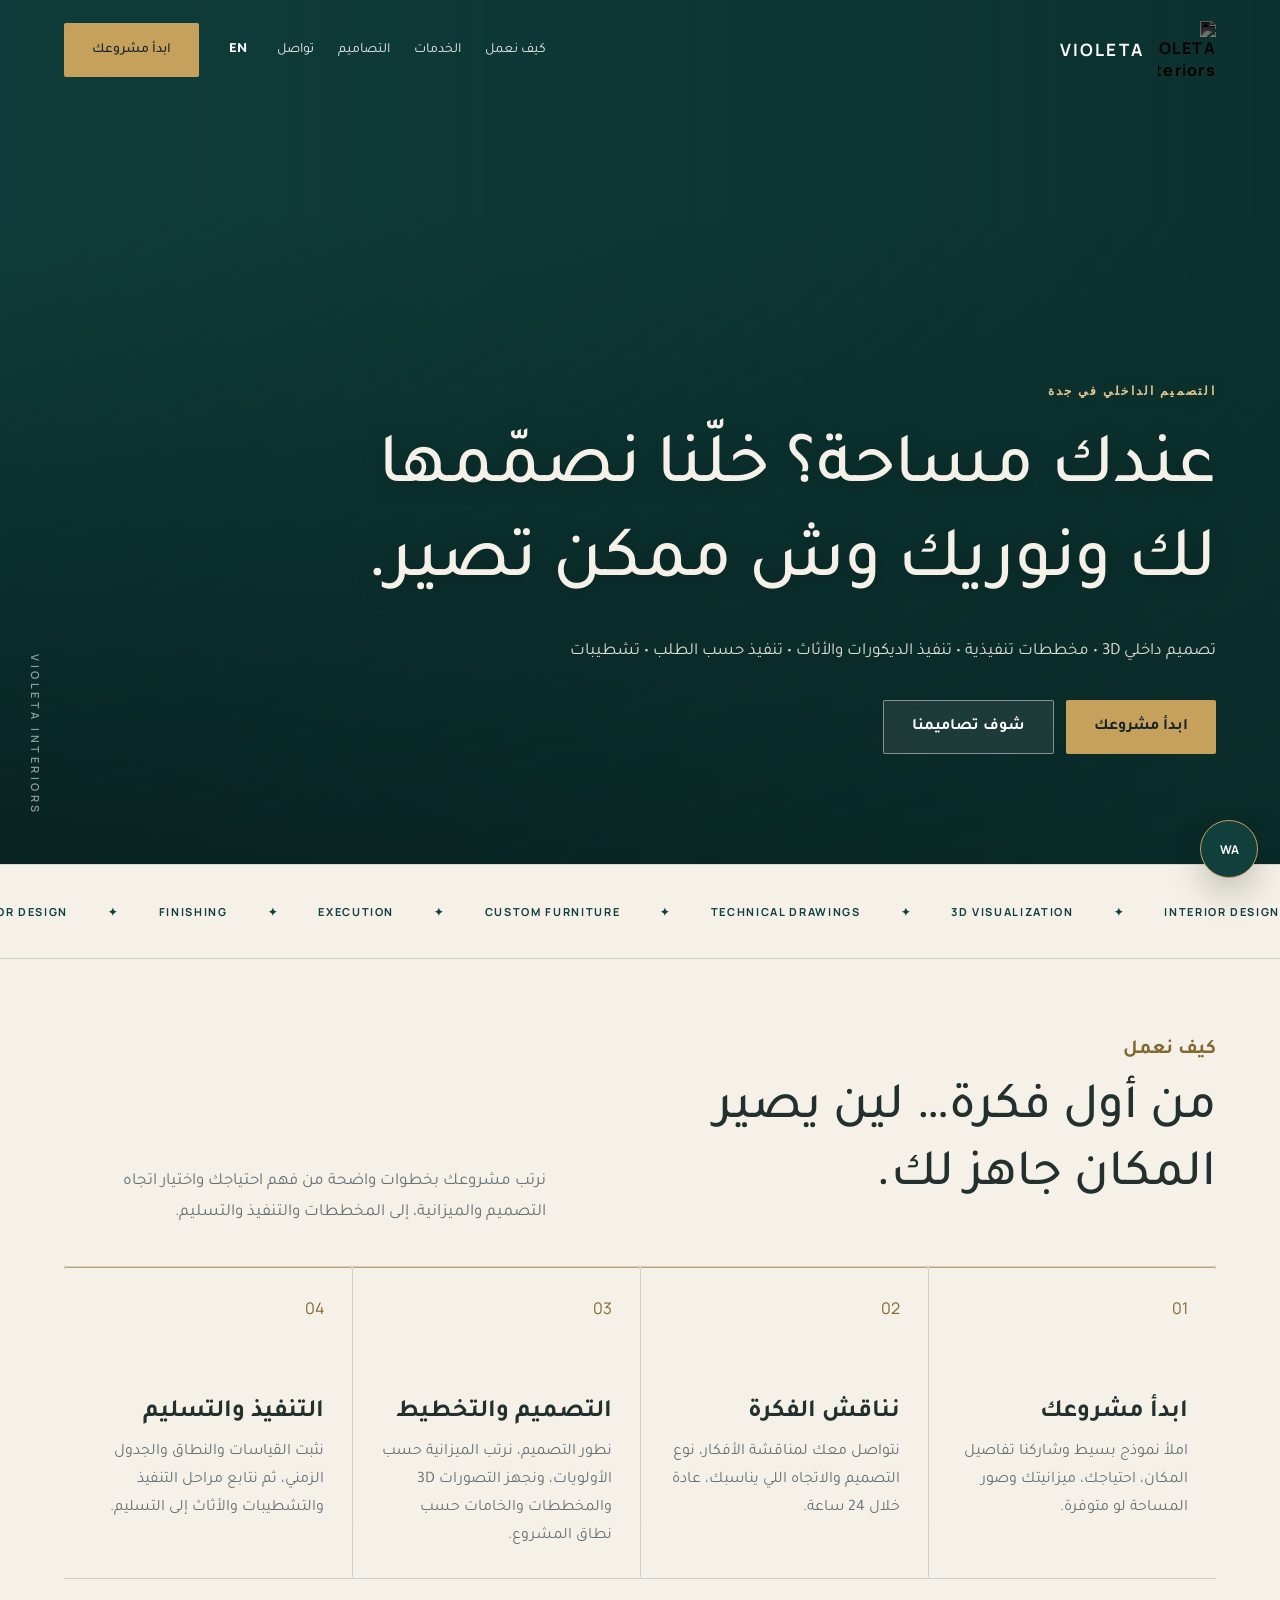
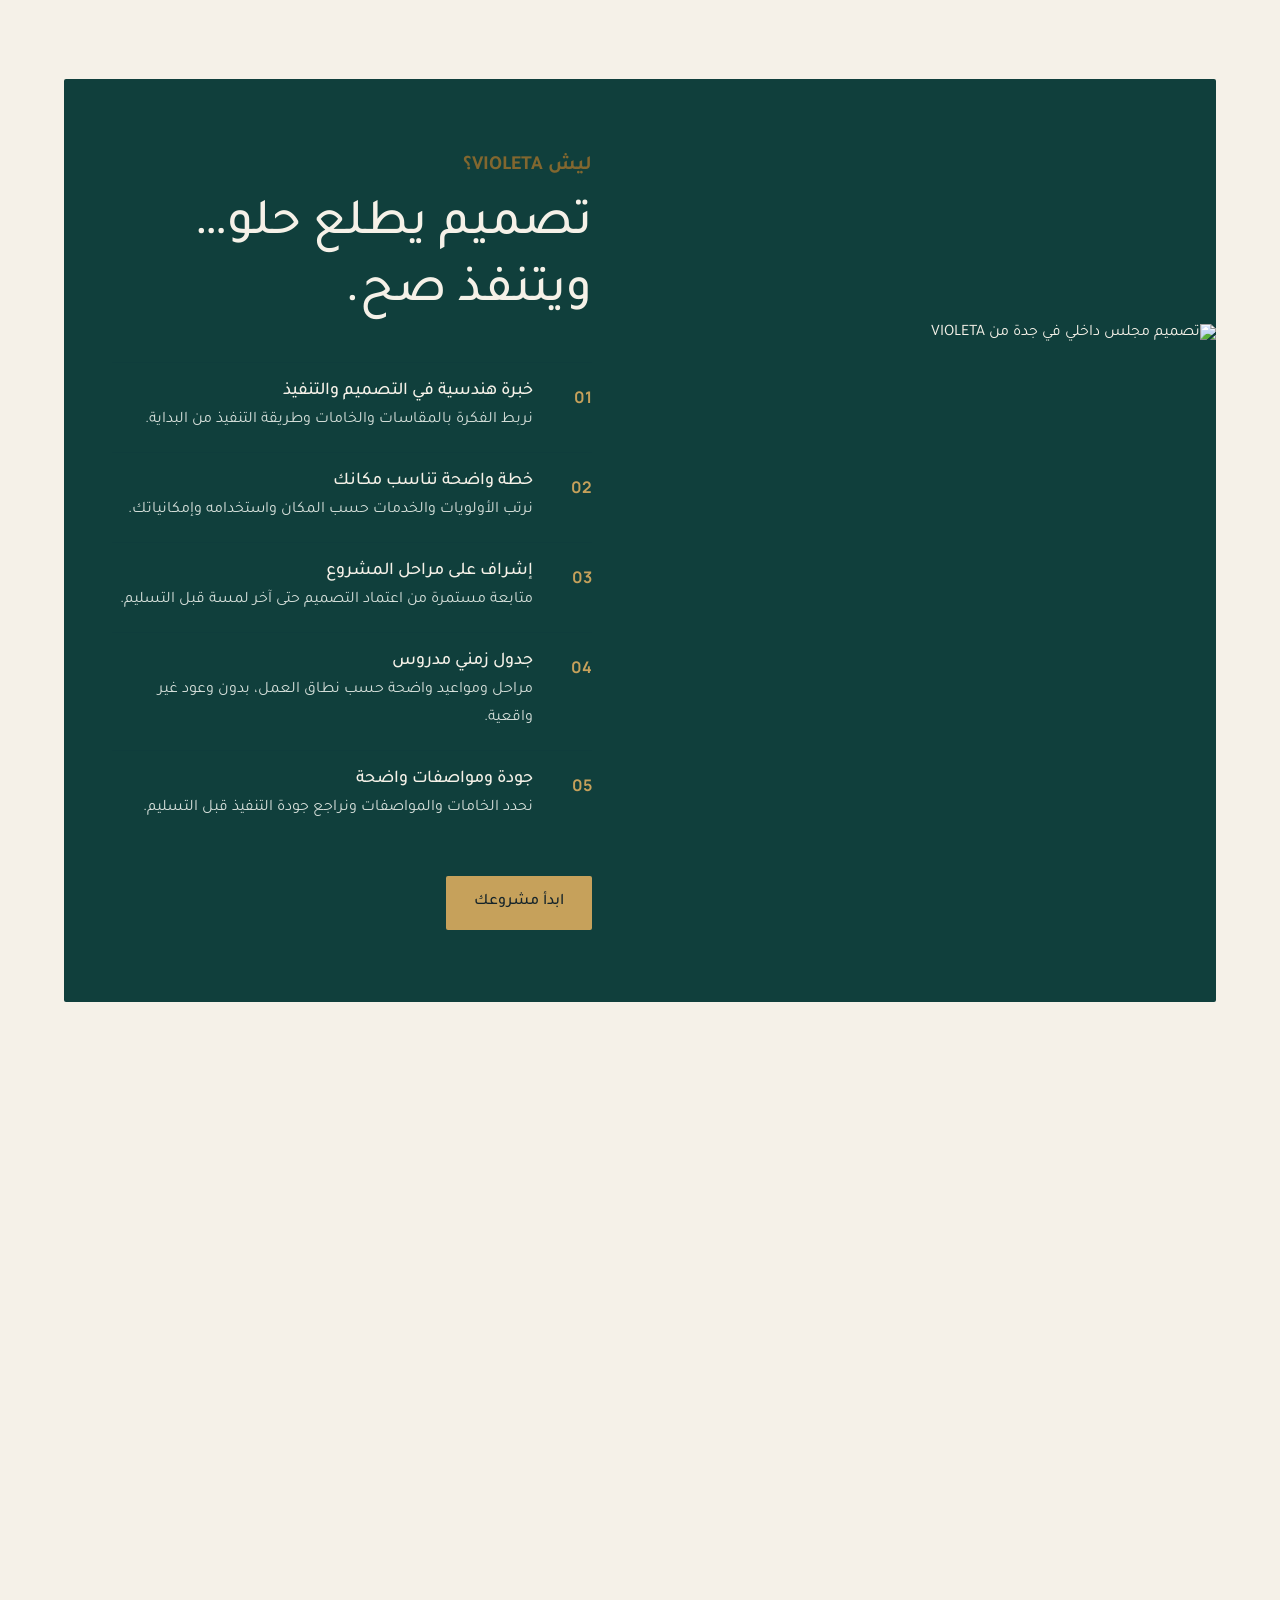
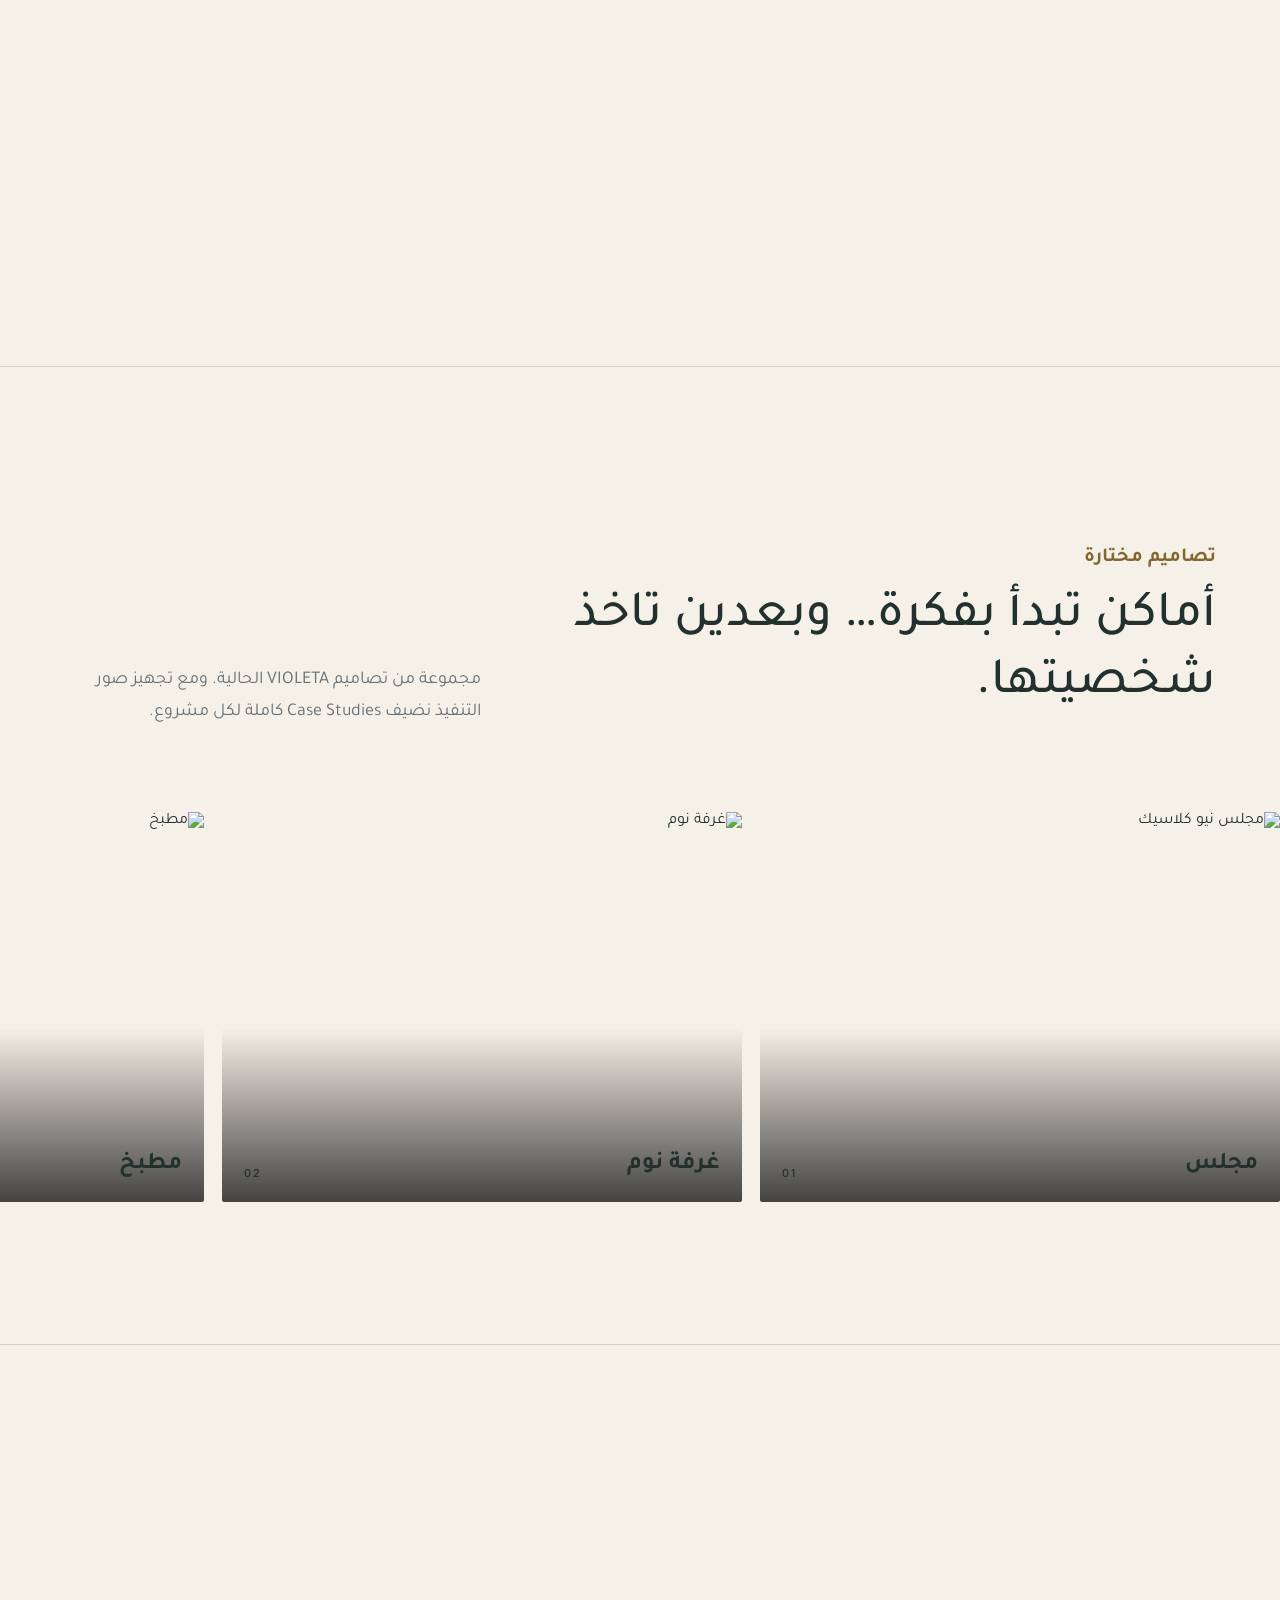
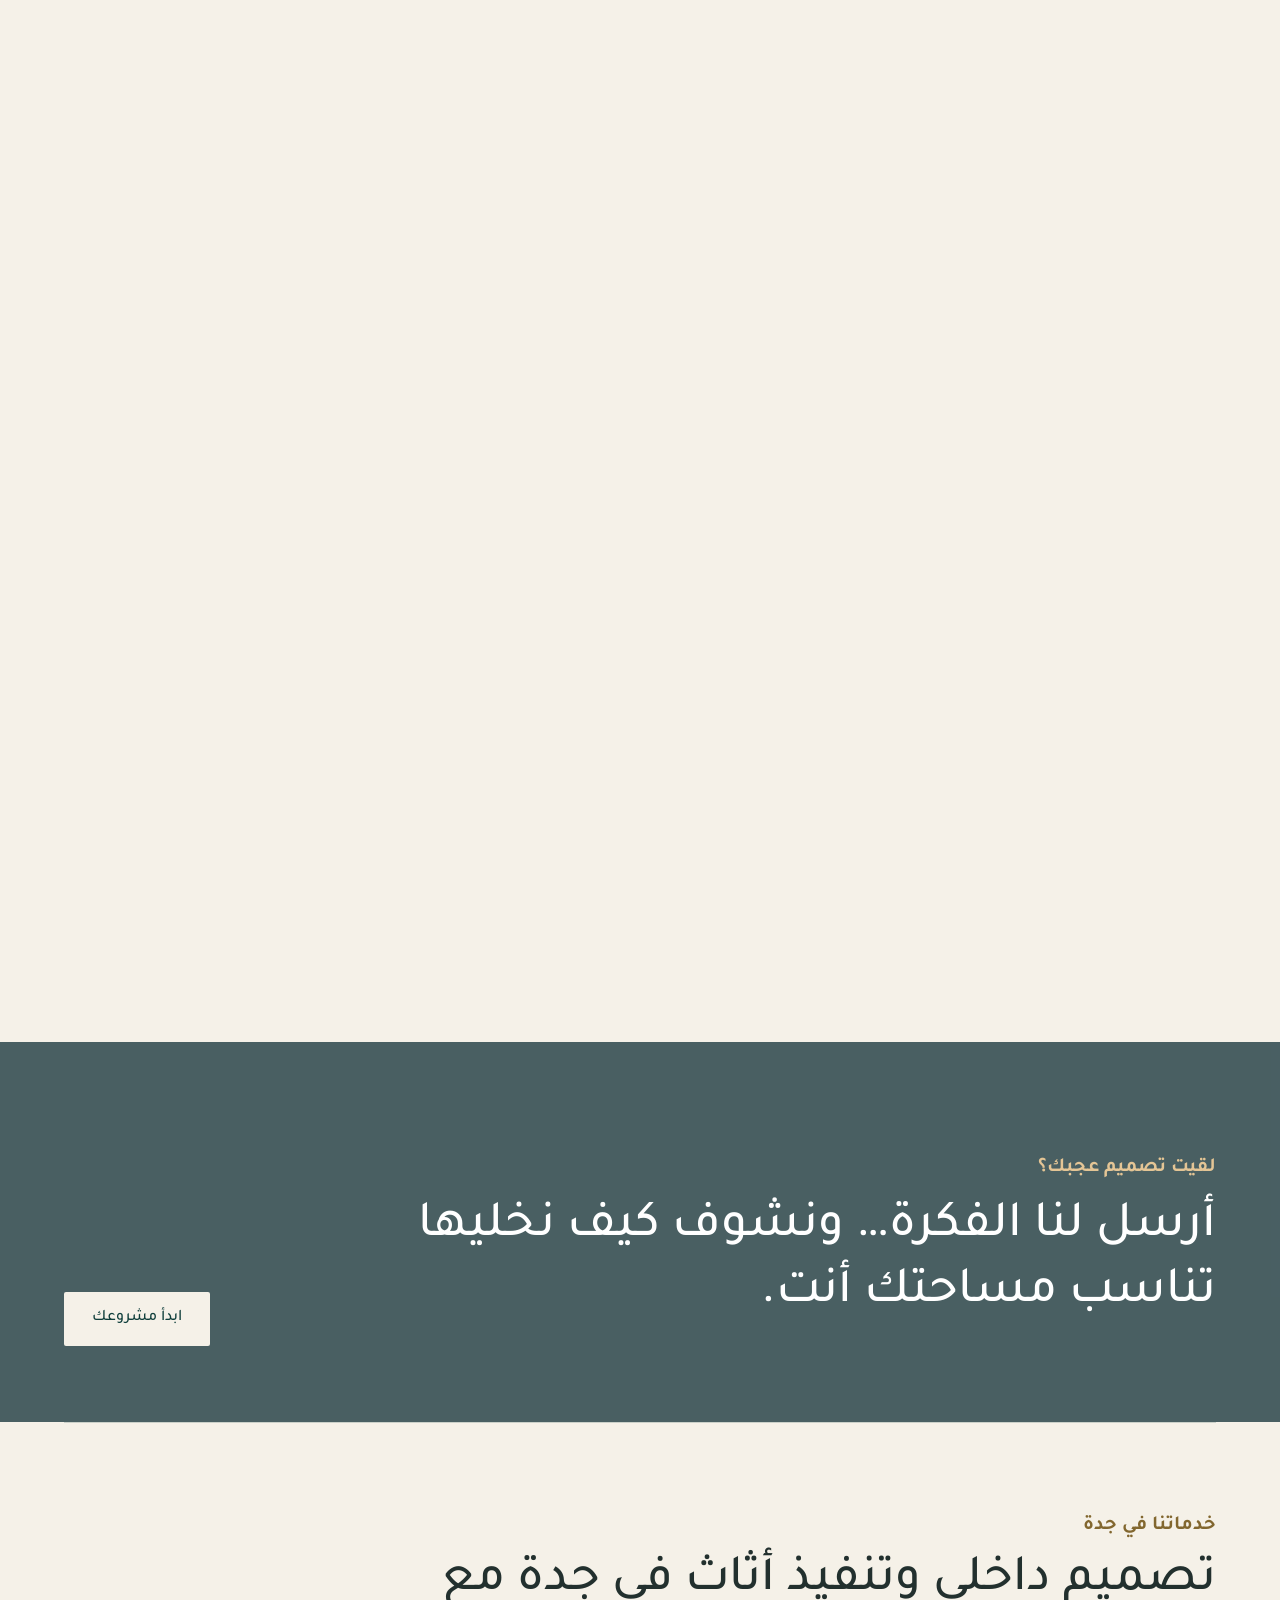
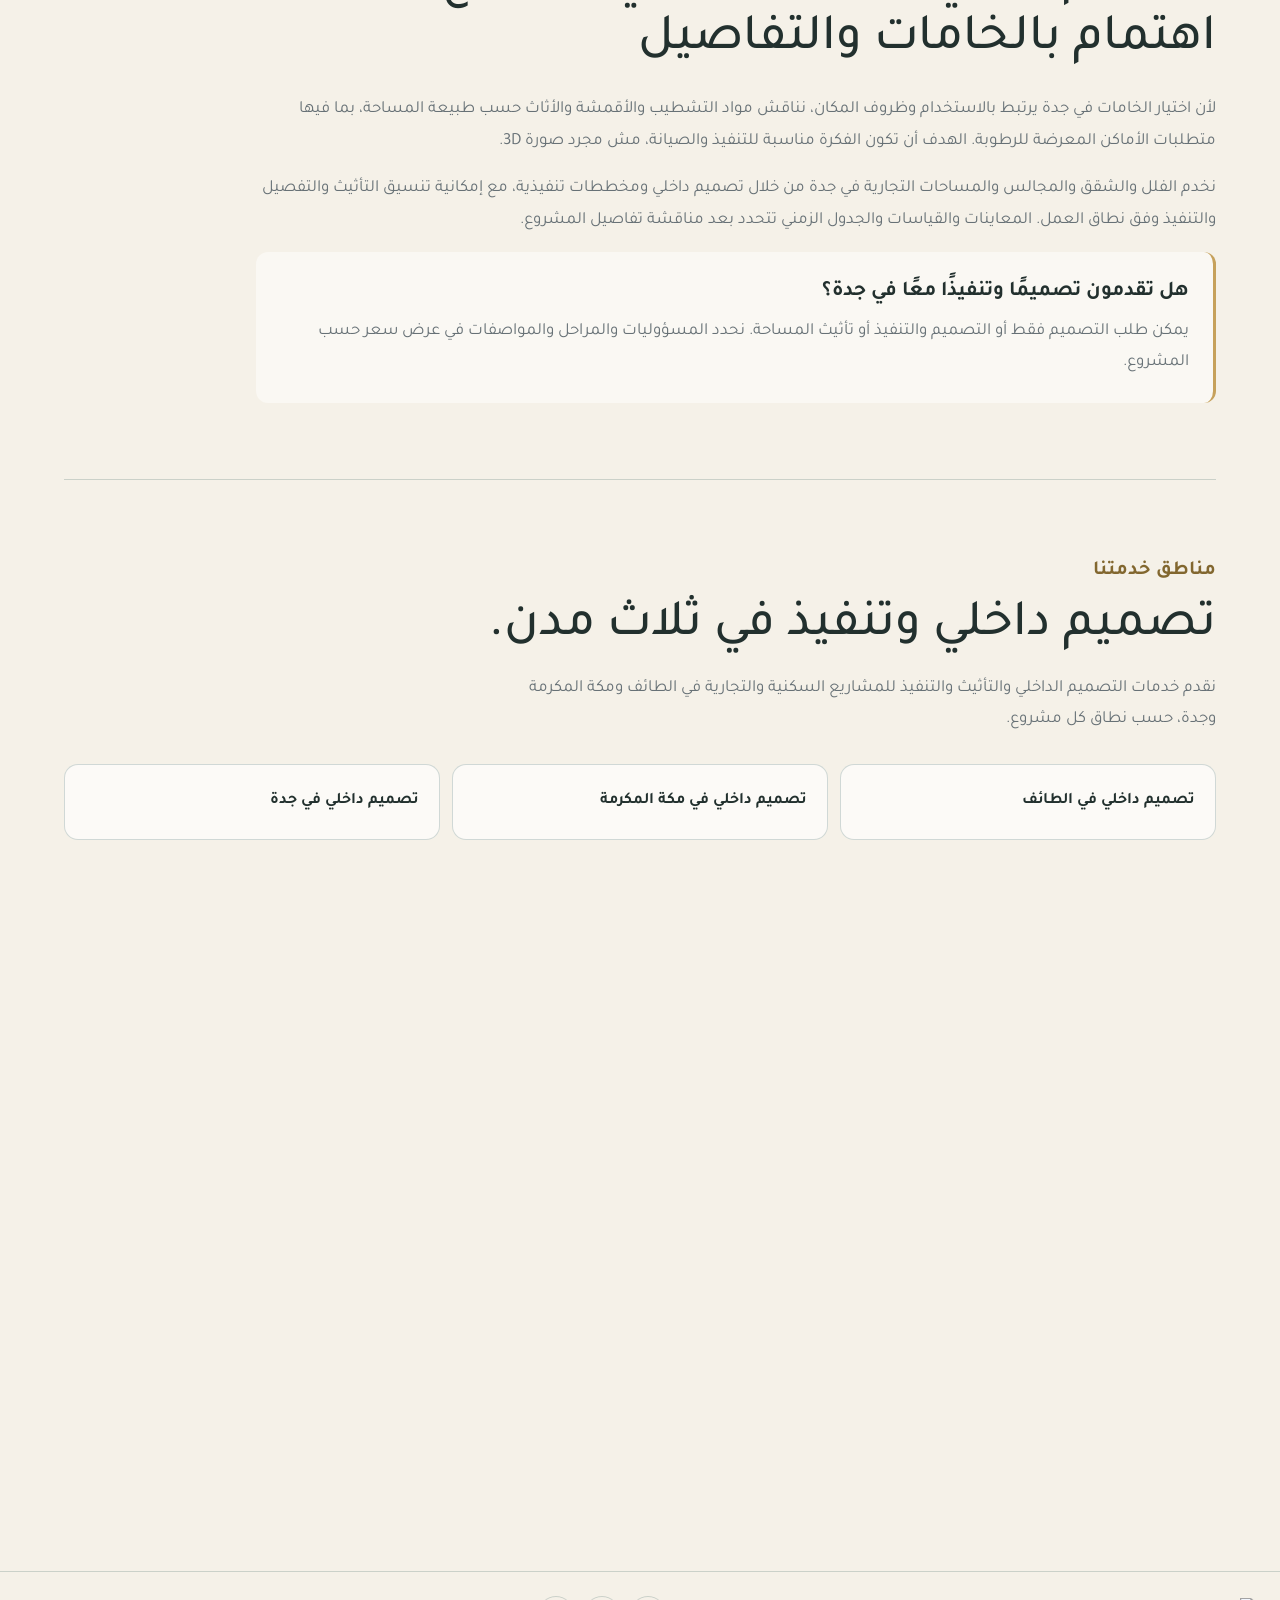
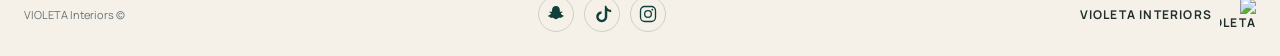
==== commit c60197bc: "Perf: responsive lazy photos and hero preload while avoiding scroll shifts" ====
--- a/interior-design-jeddah/index.html
+++ b/interior-design-jeddah/index.html
@@ -26,6 +26,8 @@
   <meta name="twitter:description" content="VIOLETA تقدم خدمات التصميم الداخلي 3D، المخططات التنفيذية، تنفيذ الديكور، التشطيبات والأثاث حسب الطلب للمشاريع السكنية والتجارية في جدة." />
   <meta name="twitter:image" content="https://violetaksa.com/assets/violeta-logo.png" />
   <!-- Brand fonts are already locally hosted by styles.css. -->
+    <link rel="preload" as="image" media="(max-width:767px)" href="/.netlify/images?url=/assets/images/majlis-05.webp&amp;w=768&amp;fm=webp&amp;q=72" />
+  <link rel="preload" as="image" media="(min-width:768px)" href="/.netlify/images?url=/assets/images/majlis-05.webp&amp;w=1440&amp;fm=webp&amp;q=76" />
   <link rel="stylesheet" href="/styles.css" />
 
   <script type="application/ld+json">
@@ -198,7 +200,7 @@
 
     <section class="section why-section" id="why">
       <div class="why-visual reveal">
-        <img src="https://violetaksa.com/assets/images/majlis-03.webp" alt="تصميم مجلس داخلي في جدة من VIOLETA" loading="lazy" />
+        <img src="/.netlify/images?url=/assets/images/majlis-03.webp&amp;w=1280&amp;fm=webp&amp;q=82" srcset="/.netlify/images?url=/assets/images/majlis-03.webp&amp;w=480&amp;fm=webp&amp;q=82 480w, /.netlify/images?url=/assets/images/majlis-03.webp&amp;w=800&amp;fm=webp&amp;q=82 800w, /.netlify/images?url=/assets/images/majlis-03.webp&amp;w=1280&amp;fm=webp&amp;q=82 1280w" sizes="(max-width: 700px) 92vw, (max-width: 1100px) 70vw, 1050px" alt="تصميم مجلس داخلي في جدة من VIOLETA" loading="lazy" decoding="async" />
       </div>
       <div class="why-copy reveal">
         <div class="section-kicker" data-ar="ليش VIOLETA؟" data-en="WHY VIOLETA?">ليش VIOLETA؟</div>
@@ -252,11 +254,11 @@
         <p data-ar="مجموعة من تصاميم VIOLETA الحالية. ومع تجهيز صور التنفيذ نضيف Case Studies كاملة لكل مشروع." data-en="A selection of current VIOLETA designs. Full case studies will be added as execution photography is prepared.">مجموعة من تصاميم VIOLETA الحالية. ومع تجهيز صور التنفيذ نضيف Case Studies كاملة لكل مشروع.</p>
       </div>
       <div class="project-strip" id="projectStrip">
-        <figure class="project-shot reveal"><img src="https://violetaksa.com/assets/images/majlis-05.webp" alt="مجلس نيو كلاسيك" loading="lazy"><figcaption><b data-ar="مجلس" data-en="Majlis">مجلس</b><span>01</span></figcaption></figure>
-        <figure class="project-shot reveal"><img src="https://violetaksa.com/assets/images/bedroom-07.webp" alt="غرفة نوم" loading="lazy"><figcaption><b data-ar="غرفة نوم" data-en="Bedroom">غرفة نوم</b><span>02</span></figcaption></figure>
-        <figure class="project-shot reveal"><img src="https://violetaksa.com/assets/images/kitchen-01.webp" alt="مطبخ" loading="lazy"><figcaption><b data-ar="مطبخ" data-en="Kitchen">مطبخ</b><span>03</span></figcaption></figure>
-        <figure class="project-shot reveal"><img src="https://violetaksa.com/assets/images/living-03.webp" alt="غرفة معيشة" loading="lazy"><figcaption><b data-ar="غرفة معيشة" data-en="Living room">غرفة معيشة</b><span>04</span></figcaption></figure>
-        <figure class="project-shot reveal"><img src="https://violetaksa.com/assets/images/entrance-01.webp" alt="مدخل" loading="lazy"><figcaption><b data-ar="مدخل" data-en="Entrance">مدخل</b><span>05</span></figcaption></figure>
+        <figure class="project-shot reveal"><img src="/.netlify/images?url=/assets/images/majlis-05.webp&amp;w=1280&amp;fm=webp&amp;q=82" srcset="/.netlify/images?url=/assets/images/majlis-05.webp&amp;w=480&amp;fm=webp&amp;q=82 480w, /.netlify/images?url=/assets/images/majlis-05.webp&amp;w=800&amp;fm=webp&amp;q=82 800w, /.netlify/images?url=/assets/images/majlis-05.webp&amp;w=1280&amp;fm=webp&amp;q=82 1280w" sizes="(max-width: 700px) 92vw, (max-width: 1100px) 70vw, 1050px" alt="مجلس نيو كلاسيك" loading="lazy" decoding="async"><figcaption><b data-ar="مجلس" data-en="Majlis">مجلس</b><span>01</span></figcaption></figure>
+        <figure class="project-shot reveal"><img src="/.netlify/images?url=/assets/images/bedroom-07.webp&amp;w=1280&amp;fm=webp&amp;q=82" srcset="/.netlify/images?url=/assets/images/bedroom-07.webp&amp;w=480&amp;fm=webp&amp;q=82 480w, /.netlify/images?url=/assets/images/bedroom-07.webp&amp;w=800&amp;fm=webp&amp;q=82 800w, /.netlify/images?url=/assets/images/bedroom-07.webp&amp;w=1280&amp;fm=webp&amp;q=82 1280w" sizes="(max-width: 700px) 92vw, (max-width: 1100px) 70vw, 1050px" alt="غرفة نوم" loading="lazy" decoding="async"><figcaption><b data-ar="غرفة نوم" data-en="Bedroom">غرفة نوم</b><span>02</span></figcaption></figure>
+        <figure class="project-shot reveal"><img src="/.netlify/images?url=/assets/images/kitchen-01.webp&amp;w=1280&amp;fm=webp&amp;q=82" srcset="/.netlify/images?url=/assets/images/kitchen-01.webp&amp;w=480&amp;fm=webp&amp;q=82 480w, /.netlify/images?url=/assets/images/kitchen-01.webp&amp;w=800&amp;fm=webp&amp;q=82 800w, /.netlify/images?url=/assets/images/kitchen-01.webp&amp;w=1280&amp;fm=webp&amp;q=82 1280w" sizes="(max-width: 700px) 92vw, (max-width: 1100px) 70vw, 1050px" alt="مطبخ" loading="lazy" decoding="async"><figcaption><b data-ar="مطبخ" data-en="Kitchen">مطبخ</b><span>03</span></figcaption></figure>
+        <figure class="project-shot reveal"><img src="/.netlify/images?url=/assets/images/living-03.webp&amp;w=1280&amp;fm=webp&amp;q=82" srcset="/.netlify/images?url=/assets/images/living-03.webp&amp;w=480&amp;fm=webp&amp;q=82 480w, /.netlify/images?url=/assets/images/living-03.webp&amp;w=800&amp;fm=webp&amp;q=82 800w, /.netlify/images?url=/assets/images/living-03.webp&amp;w=1280&amp;fm=webp&amp;q=82 1280w" sizes="(max-width: 700px) 92vw, (max-width: 1100px) 70vw, 1050px" alt="غرفة معيشة" loading="lazy" decoding="async"><figcaption><b data-ar="غرفة معيشة" data-en="Living room">غرفة معيشة</b><span>04</span></figcaption></figure>
+        <figure class="project-shot reveal"><img src="/.netlify/images?url=/assets/images/entrance-01.webp&amp;w=1280&amp;fm=webp&amp;q=82" srcset="/.netlify/images?url=/assets/images/entrance-01.webp&amp;w=480&amp;fm=webp&amp;q=82 480w, /.netlify/images?url=/assets/images/entrance-01.webp&amp;w=800&amp;fm=webp&amp;q=82 800w, /.netlify/images?url=/assets/images/entrance-01.webp&amp;w=1280&amp;fm=webp&amp;q=82 1280w" sizes="(max-width: 700px) 92vw, (max-width: 1100px) 70vw, 1050px" alt="مدخل" loading="lazy" decoding="async"><figcaption><b data-ar="مدخل" data-en="Entrance">مدخل</b><span>05</span></figcaption></figure>
       </div>
     </section>
 
@@ -276,15 +278,15 @@
         <button class="filter-btn" data-filter="outdoor" data-ar="جلسات خارجية" data-en="Outdoor">جلسات خارجية</button>
       </div>
       <div class="gallery" id="inspirationGallery">
-        <figure class="gallery-item wide reveal" data-category="majlis"><img src="https://violetaksa.com/assets/images/majlis-06.webp" alt="تصميم مجلس" loading="lazy"><figcaption data-ar="مجلس • نيو كلاسيك" data-en="Majlis • Neo-classic">مجلس • نيو كلاسيك</figcaption></figure>
-        <figure class="gallery-item reveal" data-category="bedroom"><img src="https://violetaksa.com/assets/images/bedroom-04.webp" alt="تصميم غرفة نوم" loading="lazy"><figcaption data-ar="غرفة نوم • ناعمة" data-en="Bedroom • Soft contemporary">غرفة نوم • ناعمة</figcaption></figure>
-        <figure class="gallery-item tall reveal" data-category="bedroom"><img src="https://violetaksa.com/assets/images/bedroom-08.webp" alt="تصميم غرفة نوم" loading="lazy"><figcaption data-ar="غرفة نوم • معاصرة" data-en="Bedroom • Contemporary">غرفة نوم • معاصرة</figcaption></figure>
-        <figure class="gallery-item reveal" data-category="kitchen"><img src="https://violetaksa.com/assets/images/kitchen-02.webp" alt="تصميم مطبخ" loading="lazy"><figcaption data-ar="مطبخ • مودرن" data-en="Kitchen • Modern">مطبخ • مودرن</figcaption></figure>
-        <figure class="gallery-item reveal" data-category="bathroom"><img src="https://violetaksa.com/assets/images/bathroom-01.webp" alt="تصميم دورة مياه" loading="lazy"><figcaption data-ar="دورة مياه • هادئة" data-en="Bathroom • Calm minimal">دورة مياه • هادئة</figcaption></figure>
-        <figure class="gallery-item wide reveal" data-category="living"><img src="https://violetaksa.com/assets/images/living-dining-01.webp" alt="تصميم منطقة معيشة وطعام" loading="lazy"><figcaption data-ar="معيشة وطعام • مفتوح" data-en="Living & dining • Open plan">معيشة وطعام • مفتوح</figcaption></figure>
-        <figure class="gallery-item reveal" data-category="majlis"><img src="https://violetaksa.com/assets/images/majlis-02.webp" alt="تصميم مجلس" loading="lazy"><figcaption data-ar="مجلس • معاصر" data-en="Majlis • Contemporary">مجلس • معاصر</figcaption></figure>
-        <figure class="gallery-item reveal" data-category="living"><img src="https://violetaksa.com/assets/images/living-02.webp" alt="تصميم غرفة معيشة" loading="lazy"><figcaption data-ar="معيشة • مودرن" data-en="Living • Modern">معيشة • مودرن</figcaption></figure>
-        <figure class="gallery-item reveal" data-category="bedroom"><img src="https://violetaksa.com/assets/images/bedroom-06.webp" alt="تصميم غرفة أطفال" loading="lazy"><figcaption data-ar="غرفة نوم • مخصصة" data-en="Bedroom • Custom">غرفة نوم • مخصصة</figcaption></figure>
+        <figure class="gallery-item wide reveal" data-category="majlis"><img src="/.netlify/images?url=/assets/images/majlis-06.webp&amp;w=1280&amp;fm=webp&amp;q=82" srcset="/.netlify/images?url=/assets/images/majlis-06.webp&amp;w=480&amp;fm=webp&amp;q=82 480w, /.netlify/images?url=/assets/images/majlis-06.webp&amp;w=800&amp;fm=webp&amp;q=82 800w, /.netlify/images?url=/assets/images/majlis-06.webp&amp;w=1280&amp;fm=webp&amp;q=82 1280w" sizes="(max-width: 700px) 92vw, (max-width: 1100px) 70vw, 1050px" alt="تصميم مجلس" loading="lazy" decoding="async"><figcaption data-ar="مجلس • نيو كلاسيك" data-en="Majlis • Neo-classic">مجلس • نيو كلاسيك</figcaption></figure>
+        <figure class="gallery-item reveal" data-category="bedroom"><img src="/.netlify/images?url=/assets/images/bedroom-04.webp&amp;w=1280&amp;fm=webp&amp;q=82" srcset="/.netlify/images?url=/assets/images/bedroom-04.webp&amp;w=480&amp;fm=webp&amp;q=82 480w, /.netlify/images?url=/assets/images/bedroom-04.webp&amp;w=800&amp;fm=webp&amp;q=82 800w, /.netlify/images?url=/assets/images/bedroom-04.webp&amp;w=1280&amp;fm=webp&amp;q=82 1280w" sizes="(max-width: 700px) 92vw, (max-width: 1100px) 70vw, 1050px" alt="تصميم غرفة نوم" loading="lazy" decoding="async"><figcaption data-ar="غرفة نوم • ناعمة" data-en="Bedroom • Soft contemporary">غرفة نوم • ناعمة</figcaption></figure>
+        <figure class="gallery-item tall reveal" data-category="bedroom"><img src="/.netlify/images?url=/assets/images/bedroom-08.webp&amp;w=1280&amp;fm=webp&amp;q=82" srcset="/.netlify/images?url=/assets/images/bedroom-08.webp&amp;w=480&amp;fm=webp&amp;q=82 480w, /.netlify/images?url=/assets/images/bedroom-08.webp&amp;w=800&amp;fm=webp&amp;q=82 800w, /.netlify/images?url=/assets/images/bedroom-08.webp&amp;w=1280&amp;fm=webp&amp;q=82 1280w" sizes="(max-width: 700px) 92vw, (max-width: 1100px) 70vw, 1050px" alt="تصميم غرفة نوم" loading="lazy" decoding="async"><figcaption data-ar="غرفة نوم • معاصرة" data-en="Bedroom • Contemporary">غرفة نوم • معاصرة</figcaption></figure>
+        <figure class="gallery-item reveal" data-category="kitchen"><img src="/.netlify/images?url=/assets/images/kitchen-02.webp&amp;w=1280&amp;fm=webp&amp;q=82" srcset="/.netlify/images?url=/assets/images/kitchen-02.webp&amp;w=480&amp;fm=webp&amp;q=82 480w, /.netlify/images?url=/assets/images/kitchen-02.webp&amp;w=800&amp;fm=webp&amp;q=82 800w, /.netlify/images?url=/assets/images/kitchen-02.webp&amp;w=1280&amp;fm=webp&amp;q=82 1280w" sizes="(max-width: 700px) 92vw, (max-width: 1100px) 70vw, 1050px" alt="تصميم مطبخ" loading="lazy" decoding="async"><figcaption data-ar="مطبخ • مودرن" data-en="Kitchen • Modern">مطبخ • مودرن</figcaption></figure>
+        <figure class="gallery-item reveal" data-category="bathroom"><img src="/.netlify/images?url=/assets/images/bathroom-01.webp&amp;w=1280&amp;fm=webp&amp;q=82" srcset="/.netlify/images?url=/assets/images/bathroom-01.webp&amp;w=480&amp;fm=webp&amp;q=82 480w, /.netlify/images?url=/assets/images/bathroom-01.webp&amp;w=800&amp;fm=webp&amp;q=82 800w, /.netlify/images?url=/assets/images/bathroom-01.webp&amp;w=1280&amp;fm=webp&amp;q=82 1280w" sizes="(max-width: 700px) 92vw, (max-width: 1100px) 70vw, 1050px" alt="تصميم دورة مياه" loading="lazy" decoding="async"><figcaption data-ar="دورة مياه • هادئة" data-en="Bathroom • Calm minimal">دورة مياه • هادئة</figcaption></figure>
+        <figure class="gallery-item wide reveal" data-category="living"><img src="/.netlify/images?url=/assets/images/living-dining-01.webp&amp;w=1280&amp;fm=webp&amp;q=82" srcset="/.netlify/images?url=/assets/images/living-dining-01.webp&amp;w=480&amp;fm=webp&amp;q=82 480w, /.netlify/images?url=/assets/images/living-dining-01.webp&amp;w=800&amp;fm=webp&amp;q=82 800w, /.netlify/images?url=/assets/images/living-dining-01.webp&amp;w=1280&amp;fm=webp&amp;q=82 1280w" sizes="(max-width: 700px) 92vw, (max-width: 1100px) 70vw, 1050px" alt="تصميم منطقة معيشة وطعام" loading="lazy" decoding="async"><figcaption data-ar="معيشة وطعام • مفتوح" data-en="Living & dining • Open plan">معيشة وطعام • مفتوح</figcaption></figure>
+        <figure class="gallery-item reveal" data-category="majlis"><img src="/.netlify/images?url=/assets/images/majlis-02.webp&amp;w=1280&amp;fm=webp&amp;q=82" srcset="/.netlify/images?url=/assets/images/majlis-02.webp&amp;w=480&amp;fm=webp&amp;q=82 480w, /.netlify/images?url=/assets/images/majlis-02.webp&amp;w=800&amp;fm=webp&amp;q=82 800w, /.netlify/images?url=/assets/images/majlis-02.webp&amp;w=1280&amp;fm=webp&amp;q=82 1280w" sizes="(max-width: 700px) 92vw, (max-width: 1100px) 70vw, 1050px" alt="تصميم مجلس" loading="lazy" decoding="async"><figcaption data-ar="مجلس • معاصر" data-en="Majlis • Contemporary">مجلس • معاصر</figcaption></figure>
+        <figure class="gallery-item reveal" data-category="living"><img src="/.netlify/images?url=/assets/images/living-02.webp&amp;w=1280&amp;fm=webp&amp;q=82" srcset="/.netlify/images?url=/assets/images/living-02.webp&amp;w=480&amp;fm=webp&amp;q=82 480w, /.netlify/images?url=/assets/images/living-02.webp&amp;w=800&amp;fm=webp&amp;q=82 800w, /.netlify/images?url=/assets/images/living-02.webp&amp;w=1280&amp;fm=webp&amp;q=82 1280w" sizes="(max-width: 700px) 92vw, (max-width: 1100px) 70vw, 1050px" alt="تصميم غرفة معيشة" loading="lazy" decoding="async"><figcaption data-ar="معيشة • مودرن" data-en="Living • Modern">معيشة • مودرن</figcaption></figure>
+        <figure class="gallery-item reveal" data-category="bedroom"><img src="/.netlify/images?url=/assets/images/bedroom-06.webp&amp;w=1280&amp;fm=webp&amp;q=82" srcset="/.netlify/images?url=/assets/images/bedroom-06.webp&amp;w=480&amp;fm=webp&amp;q=82 480w, /.netlify/images?url=/assets/images/bedroom-06.webp&amp;w=800&amp;fm=webp&amp;q=82 800w, /.netlify/images?url=/assets/images/bedroom-06.webp&amp;w=1280&amp;fm=webp&amp;q=82 1280w" sizes="(max-width: 700px) 92vw, (max-width: 1100px) 70vw, 1050px" alt="تصميم غرفة أطفال" loading="lazy" decoding="async"><figcaption data-ar="غرفة نوم • مخصصة" data-en="Bedroom • Custom">غرفة نوم • مخصصة</figcaption></figure>
       </div>
       <div class="empty-gallery" id="emptyGallery" hidden>
         <p data-ar="قسم الجلسات الخارجية جاهز، ونضيف له الصور أول ما تكون متوفرة." data-en="The outdoor category is ready; images will be added as soon as they are available.">قسم الجلسات الخارجية جاهز، ونضيف له الصور أول ما تكون متوفرة.</p>
--- a/styles.css
+++ b/styles.css
@@ -239,3 +239,19 @@
 /* Smoothness: offscreen layers do not animate; header stays visually opaque. */
 .hero-slide:not(.is-active){animation-play-state:paused!important}
 .site-header.scrolled{backdrop-filter:none;-webkit-backdrop-filter:none}
+
+/* Responsive image delivery for VIOLETA's first hero slide.
+   Mobile devices request a 768 px variant, not the desktop-sized image. */
+@media(max-width:767px){
+  .hero-slide:first-child{
+    background-image:url('/.netlify/images?url=/assets/images/majlis-05.webp&w=768&fm=webp&q=72')!important;
+  }
+}
+/* Defer rendering complex offscreen sections until they approach the viewport.
+   Keep the hero, intro and navigation untouched to preserve first interaction. */
+@supports(content-visibility:auto){
+  main > section.section:not(.hero):not(.local-service):not(.service-areas){
+    content-visibility:auto;
+    contain-intrinsic-size:auto 720px;
+  }
+}
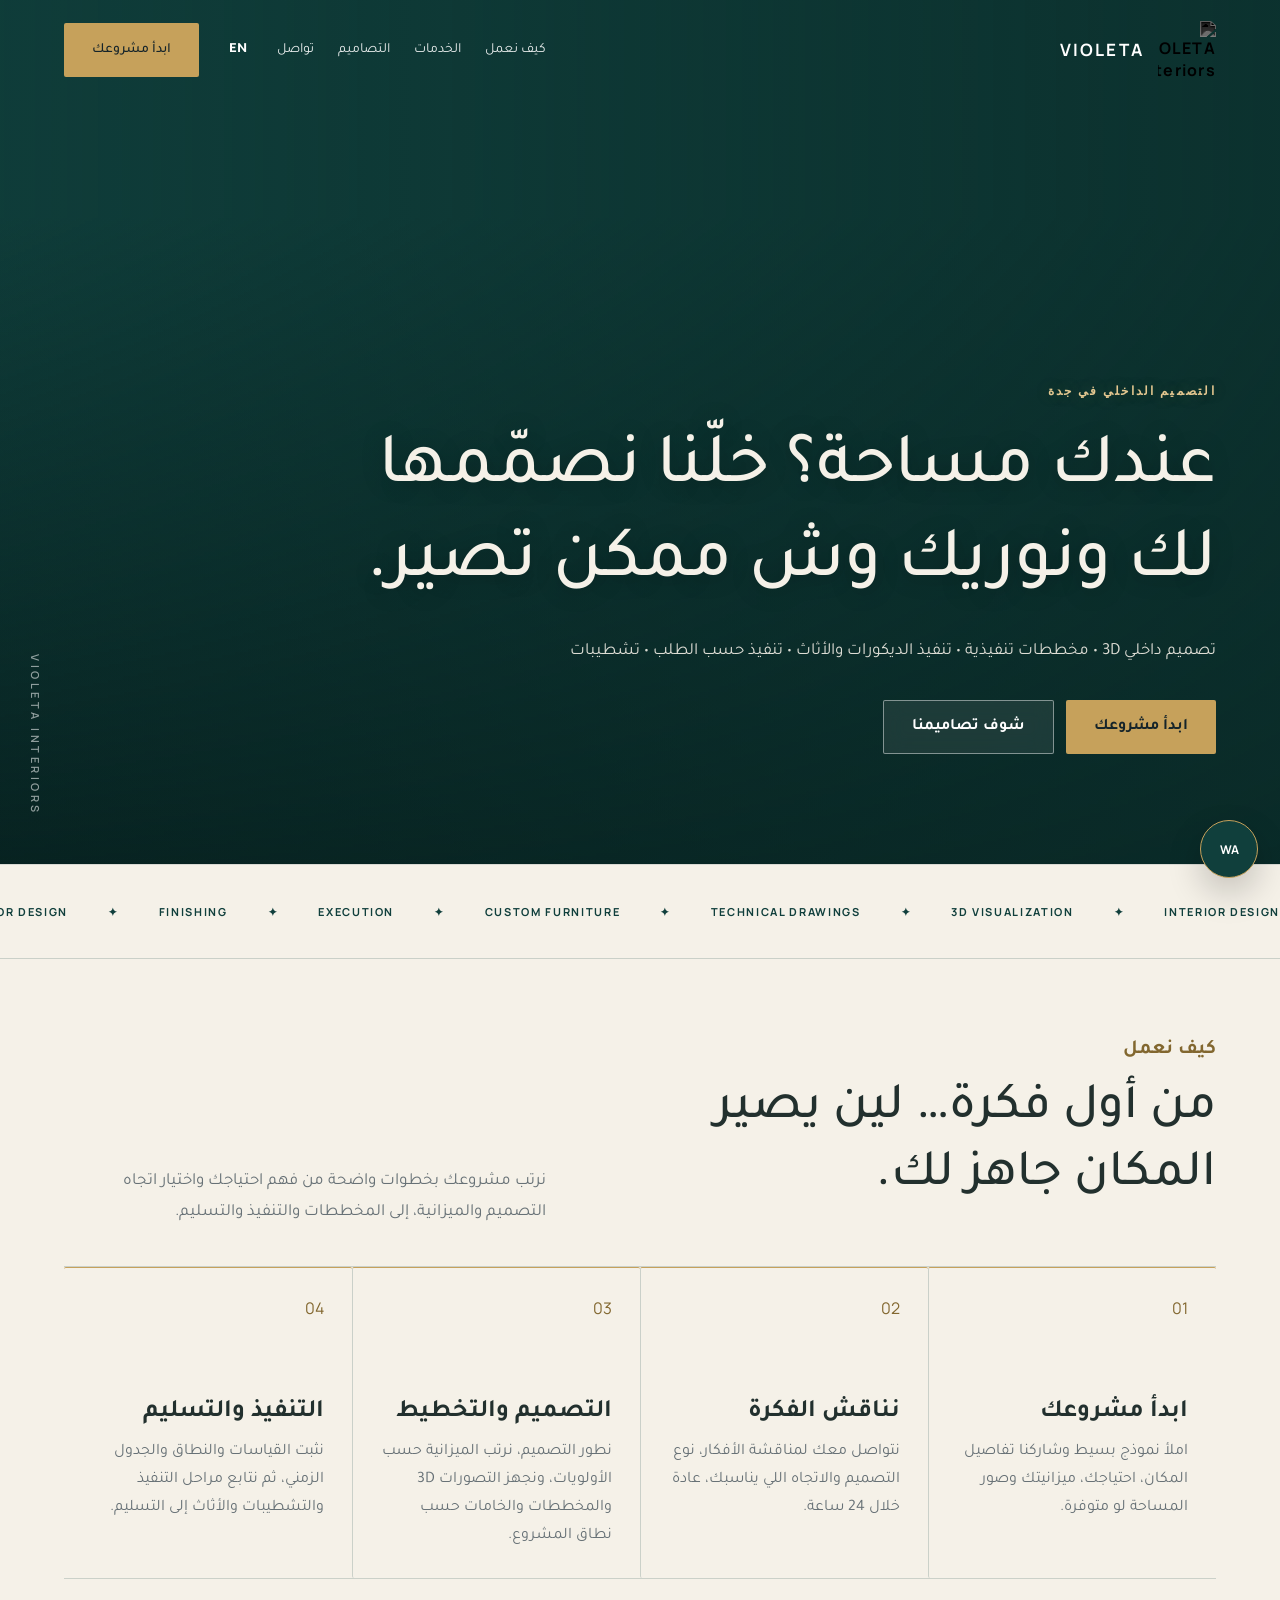
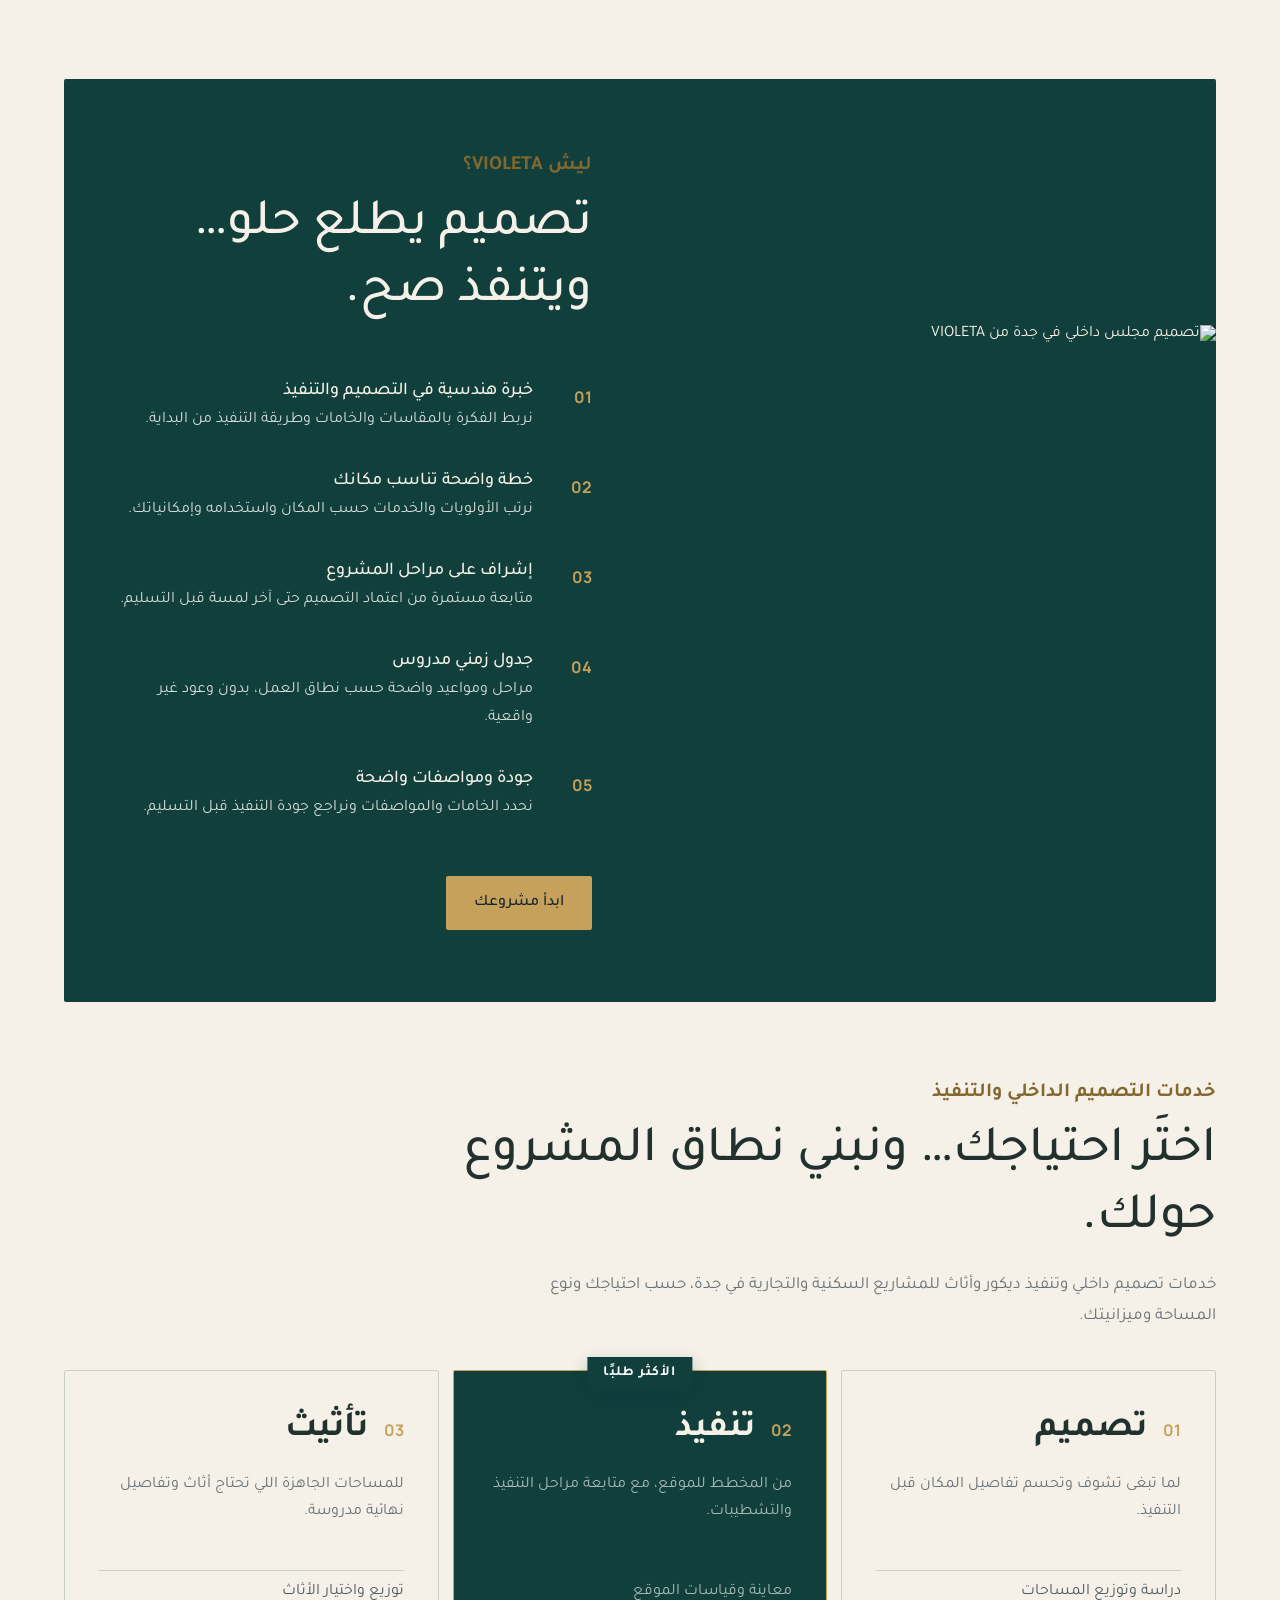
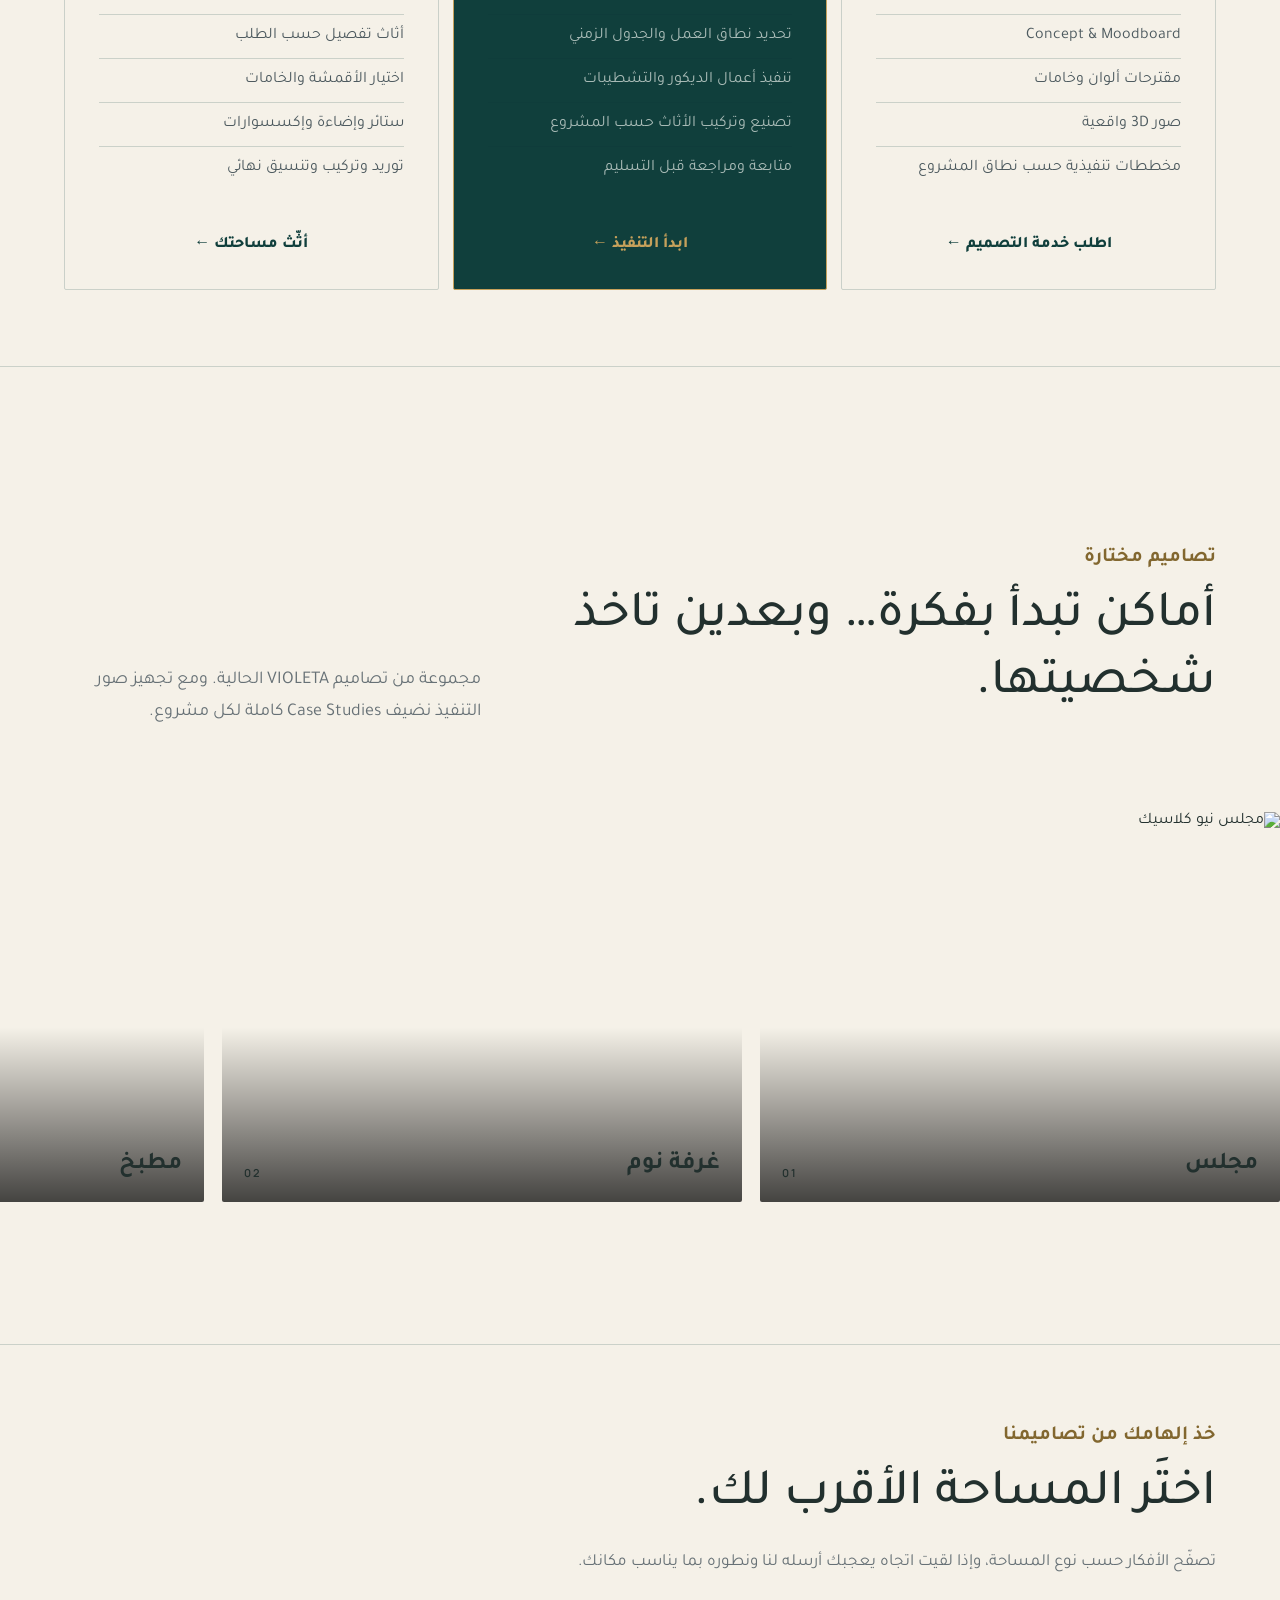
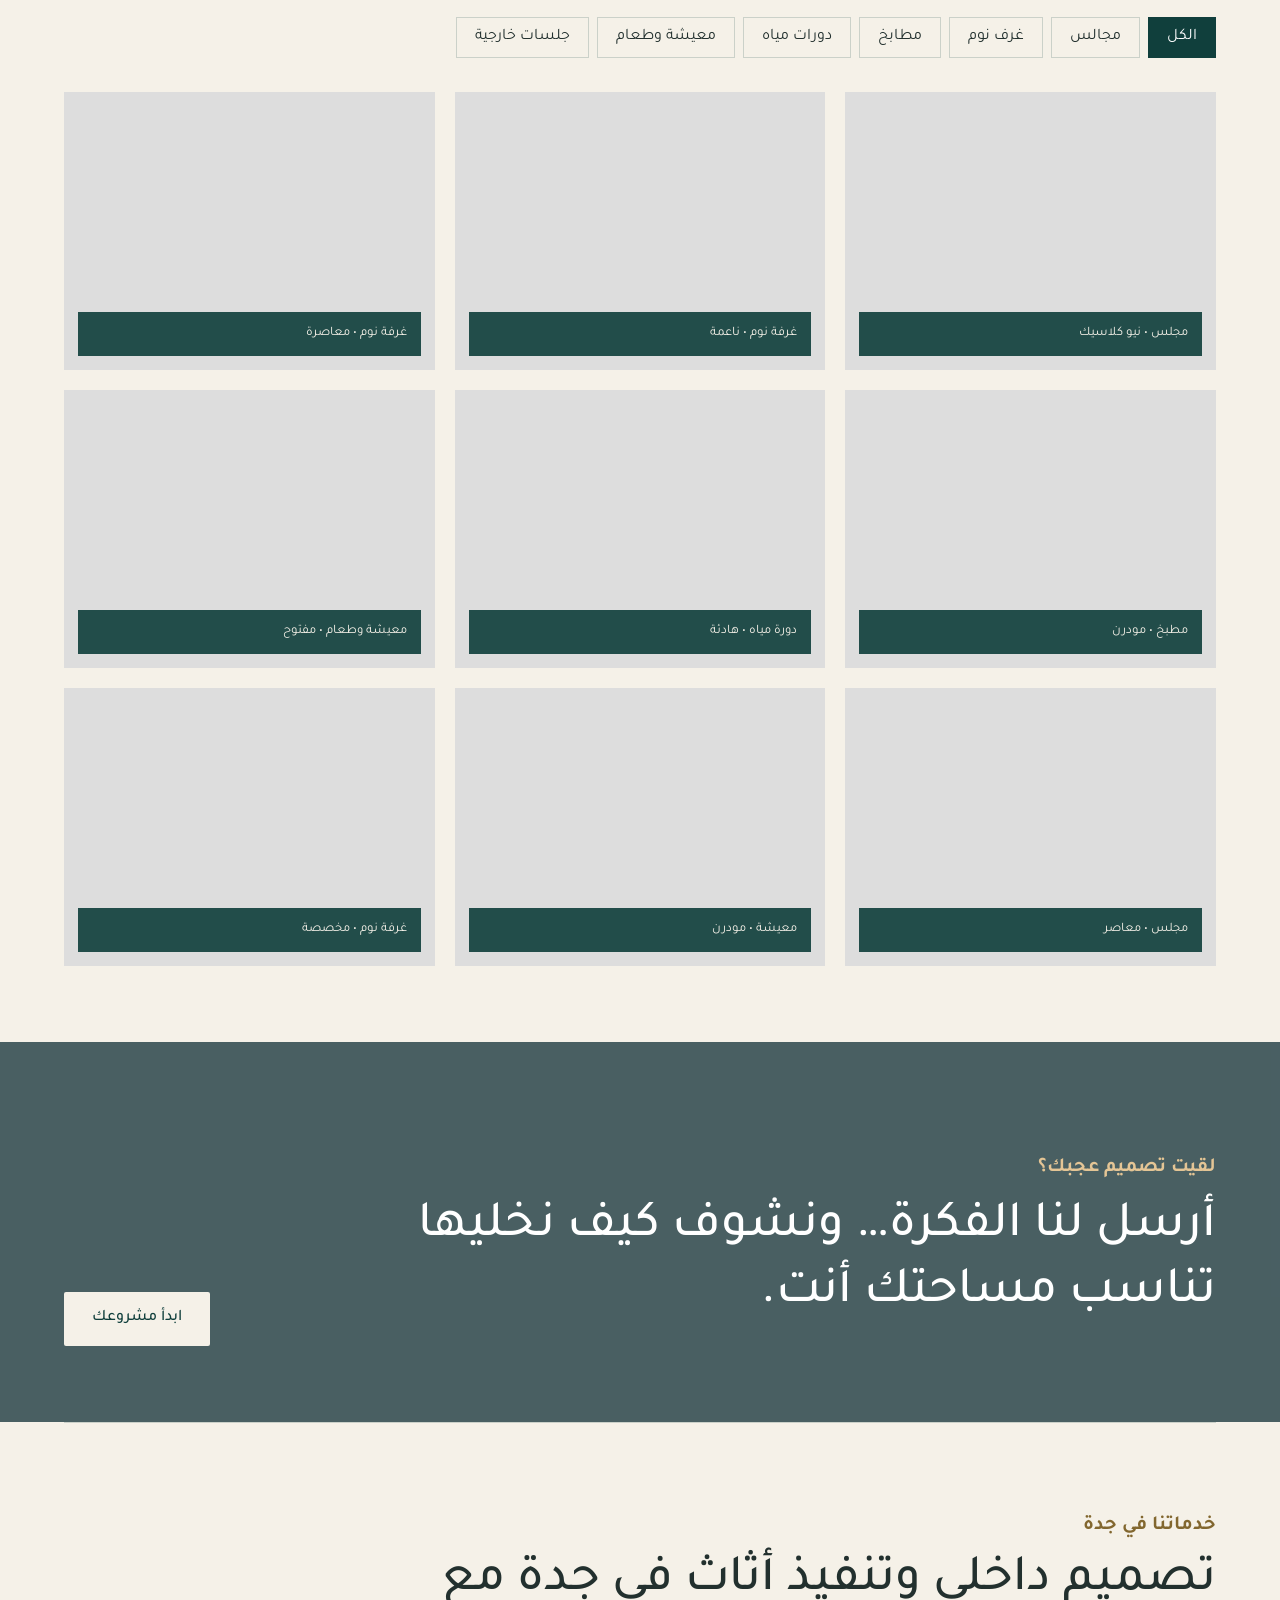
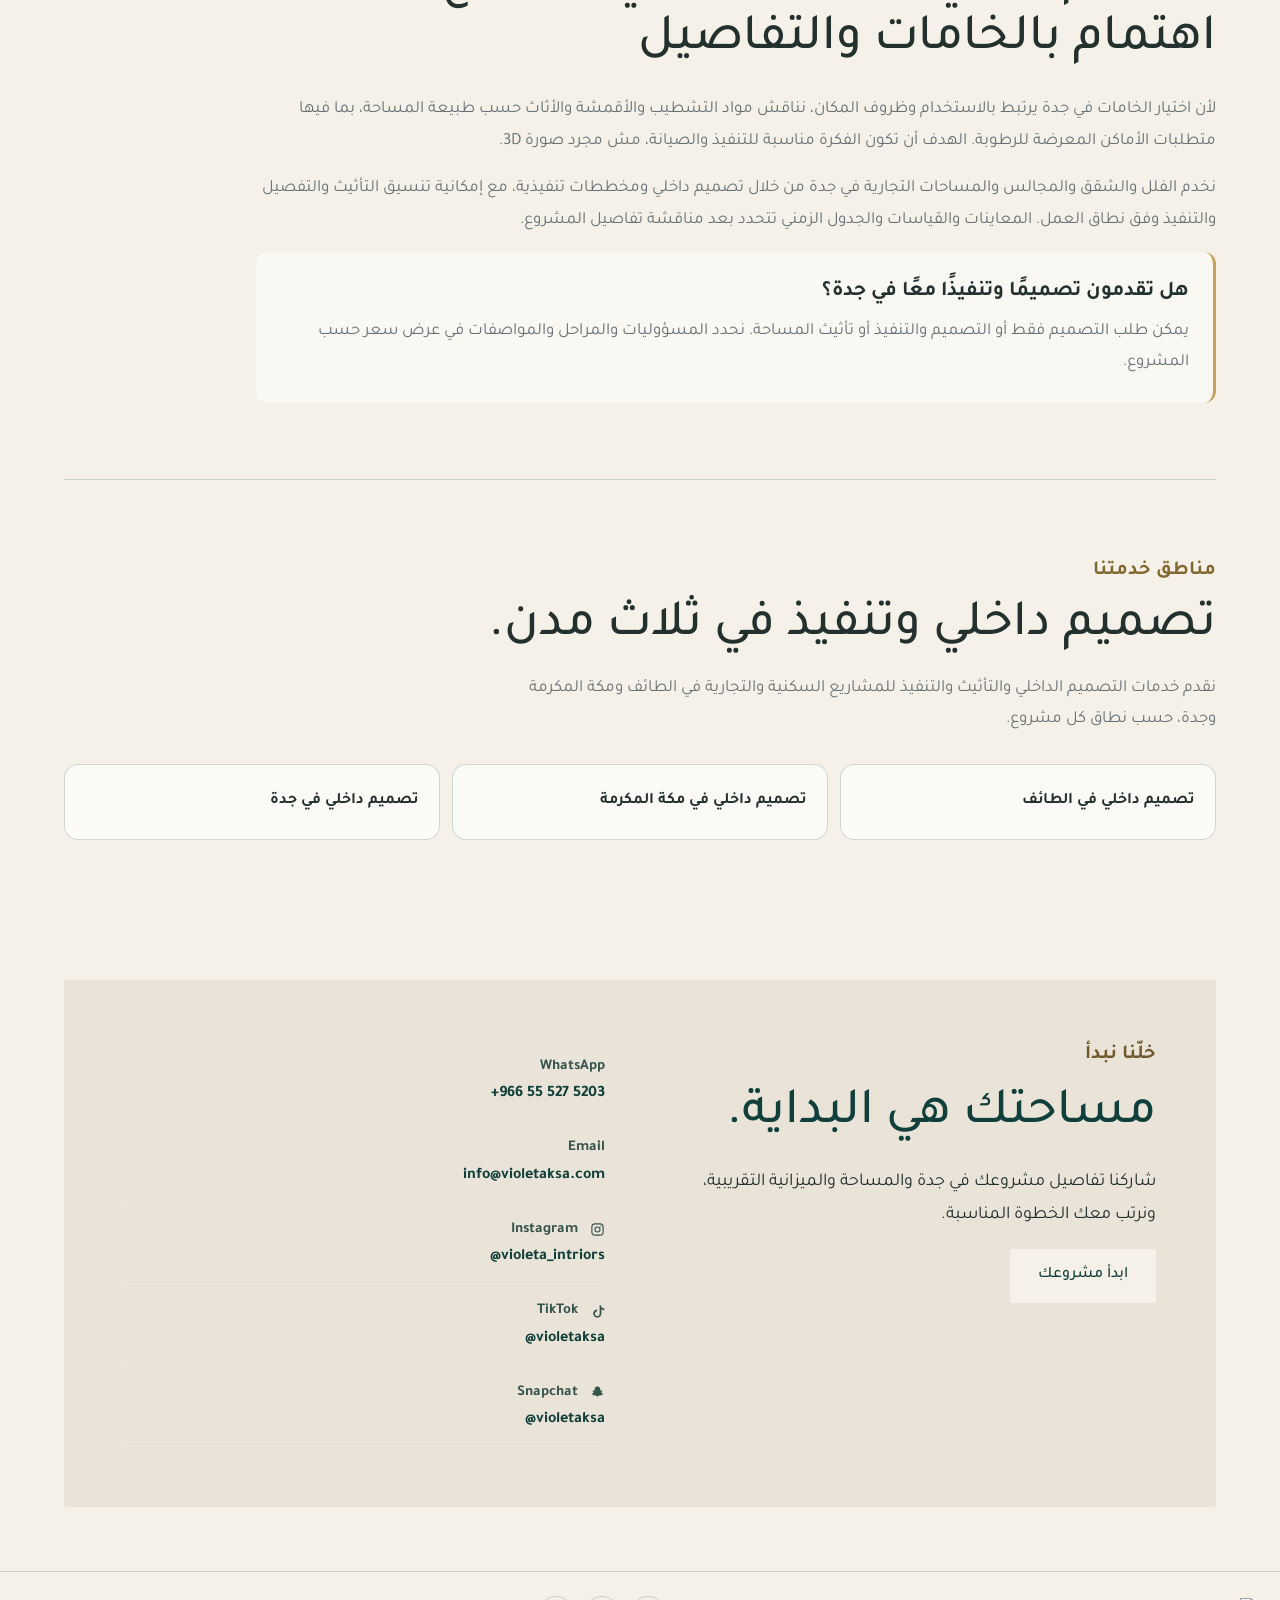
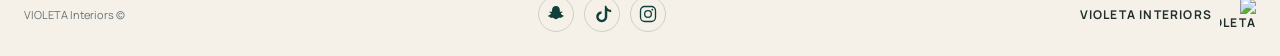
==== commit ede20954: "Perf: preload correct hero image, defer offscreen slides, and slim intro mark" ====
--- a/interior-design-jeddah/index.html
+++ b/interior-design-jeddah/index.html
@@ -158,9 +158,9 @@
     <section class="hero" aria-label="VIOLETA Interiors">
       <div class="hero-slides" aria-hidden="true">
         <div class="hero-slide is-active" style="background-image:url('/.netlify/images?url=/assets/images/majlis-05.webp&amp;w=1440&amp;fm=webp&amp;q=76')"></div>
-        <div class="hero-slide" style="background-image:url('/.netlify/images?url=/assets/images/kitchen-01.webp&amp;w=1440&amp;fm=webp&amp;q=76')"></div>
-        <div class="hero-slide" style="background-image:url('/.netlify/images?url=/assets/images/bedroom-07.webp&amp;w=1440&amp;fm=webp&amp;q=76')"></div>
-        <div class="hero-slide" style="background-image:url('/.netlify/images?url=/assets/images/entrance-01.webp&amp;w=1440&amp;fm=webp&amp;q=76')"></div>
+        <div class="hero-slide" data-bg-src="/.netlify/images?url=/assets/images/kitchen-01.webp&amp;w=1440&amp;fm=webp&amp;q=76"></div>
+        <div class="hero-slide" data-bg-src="/.netlify/images?url=/assets/images/bedroom-07.webp&amp;w=1440&amp;fm=webp&amp;q=76"></div>
+        <div class="hero-slide" data-bg-src="/.netlify/images?url=/assets/images/entrance-01.webp&amp;w=1440&amp;fm=webp&amp;q=76"></div>
       </div>
       <div class="hero-shade"></div>
       <div class="hero-copy reveal">
--- a/styles.css
+++ b/styles.css
@@ -246,12 +246,4 @@
   .hero-slide:first-child{
     background-image:url('/.netlify/images?url=/assets/images/majlis-05.webp&w=768&fm=webp&q=72')!important;
   }
-}
-/* Defer rendering complex offscreen sections until they approach the viewport.
-   Keep the hero, intro and navigation untouched to preserve first interaction. */
-@supports(content-visibility:auto){
-  main > section.section:not(.hero):not(.local-service):not(.service-areas){
-    content-visibility:auto;
-    contain-intrinsic-size:auto 720px;
-  }
-}
+}
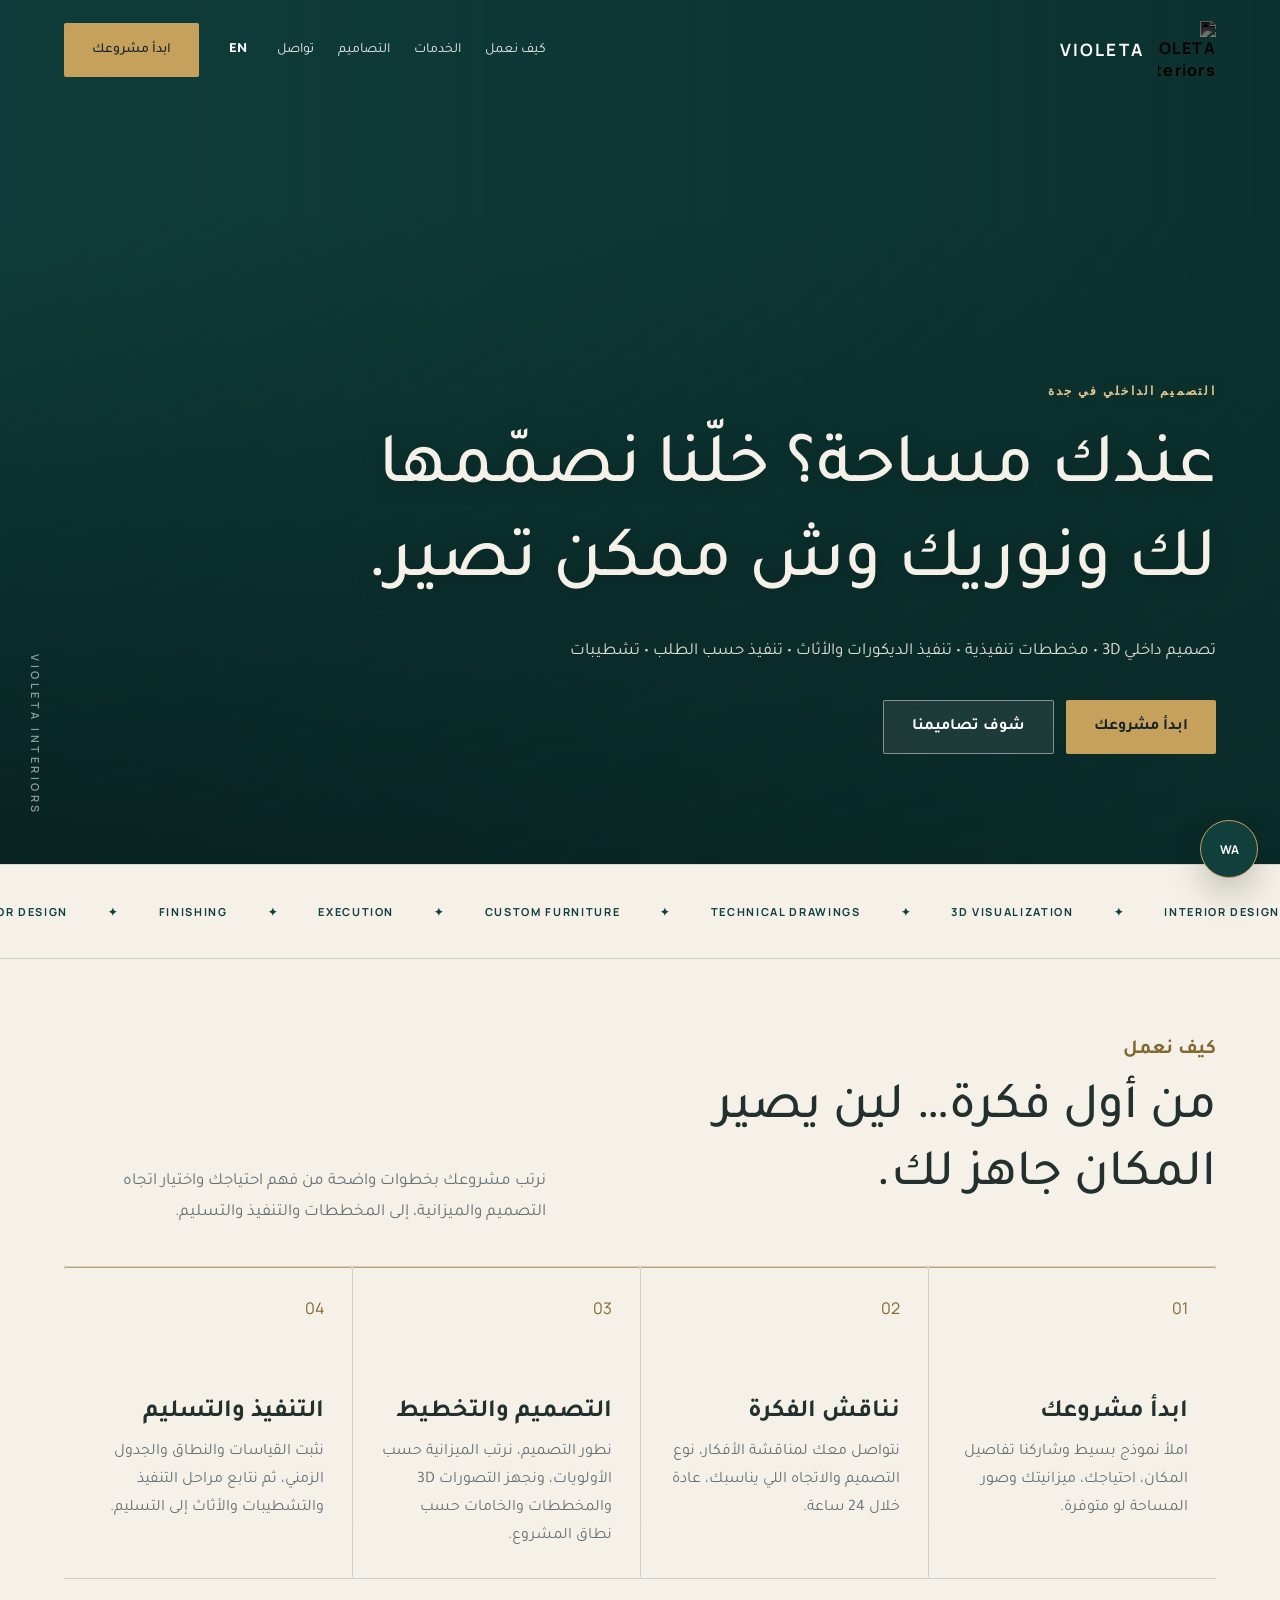
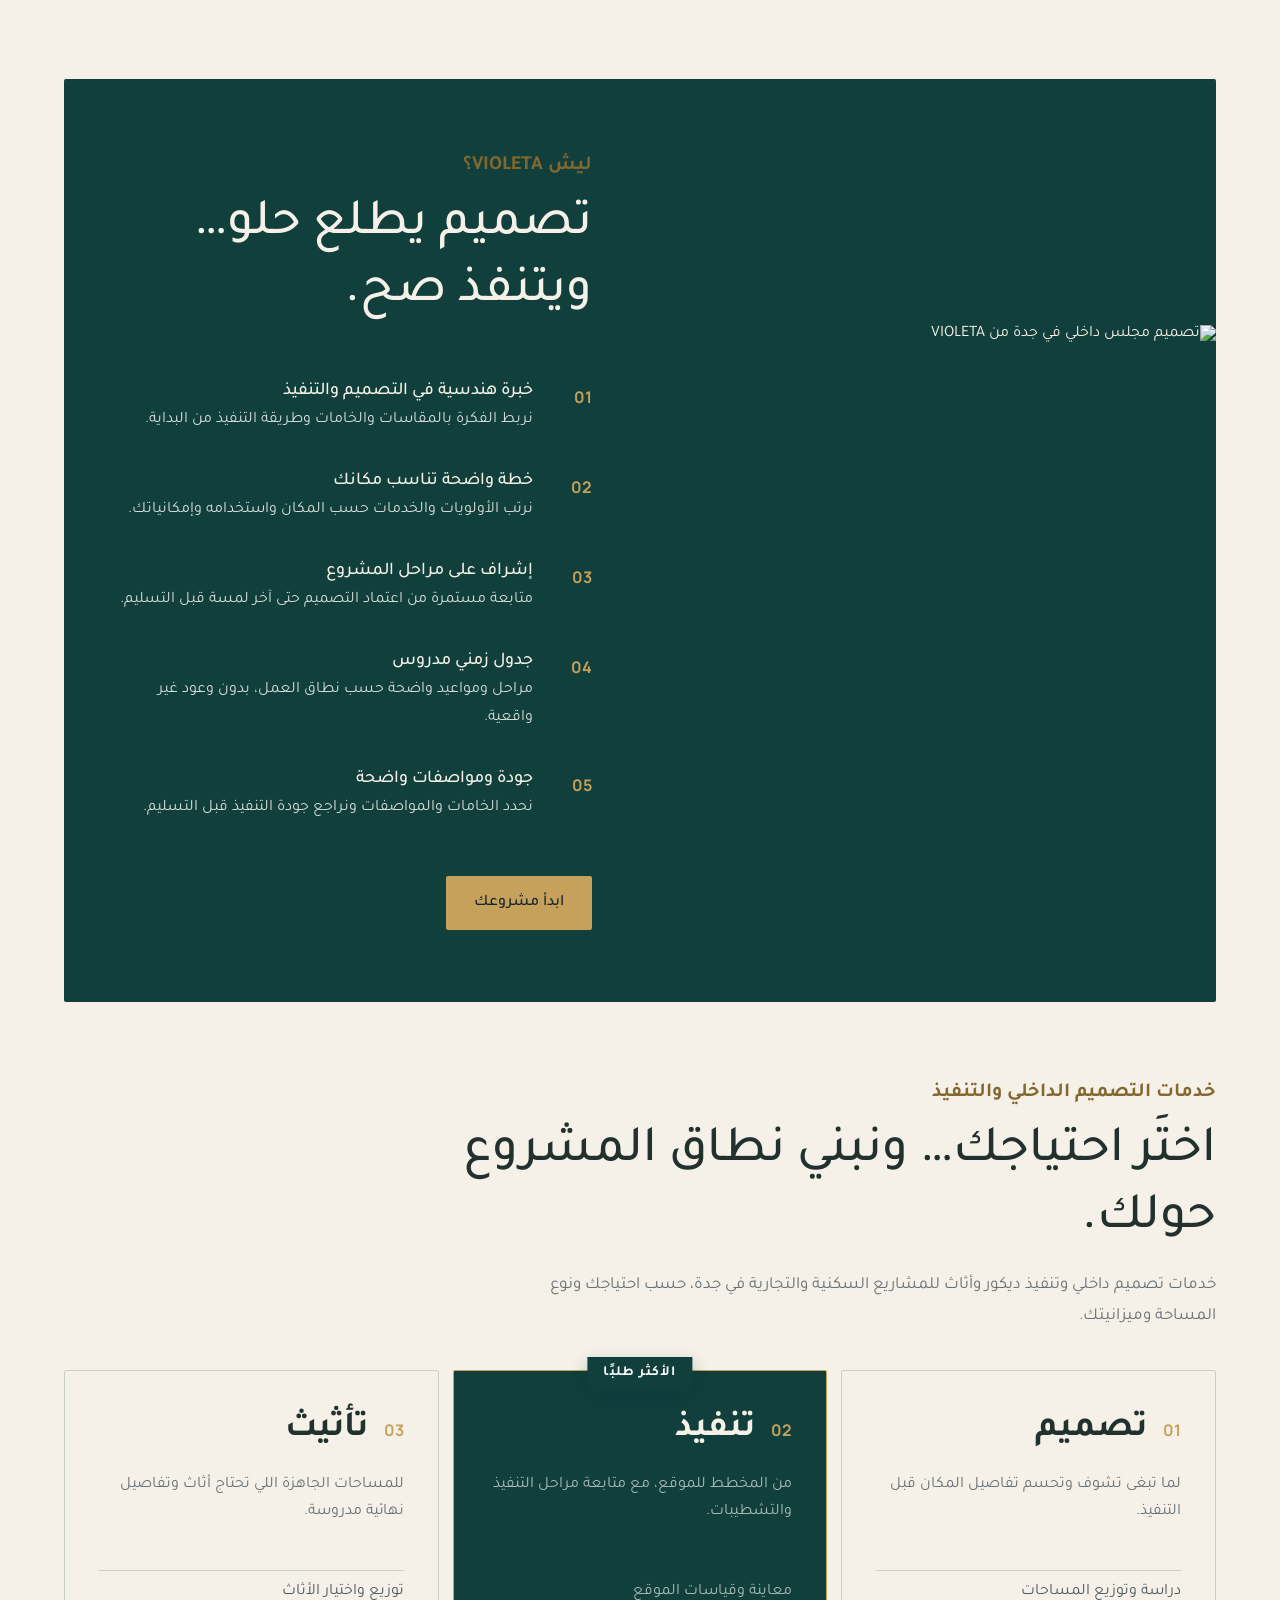
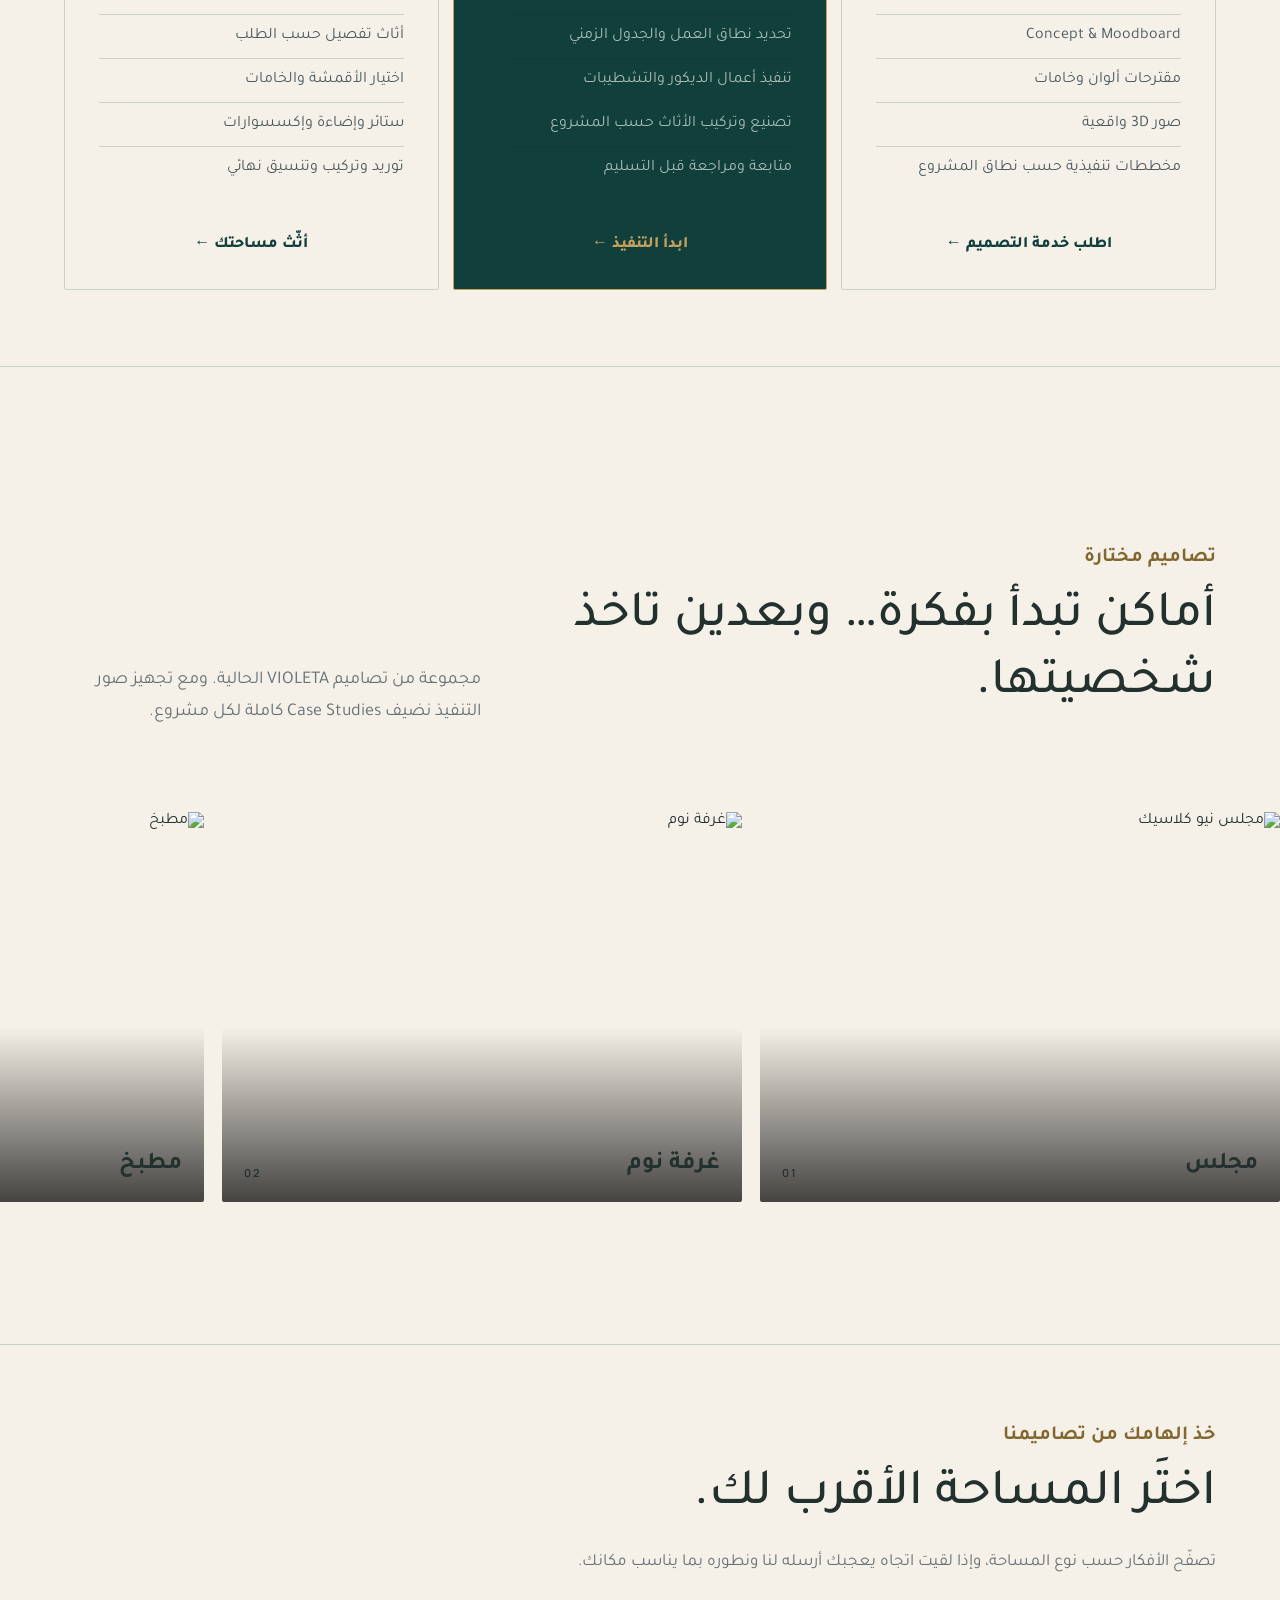
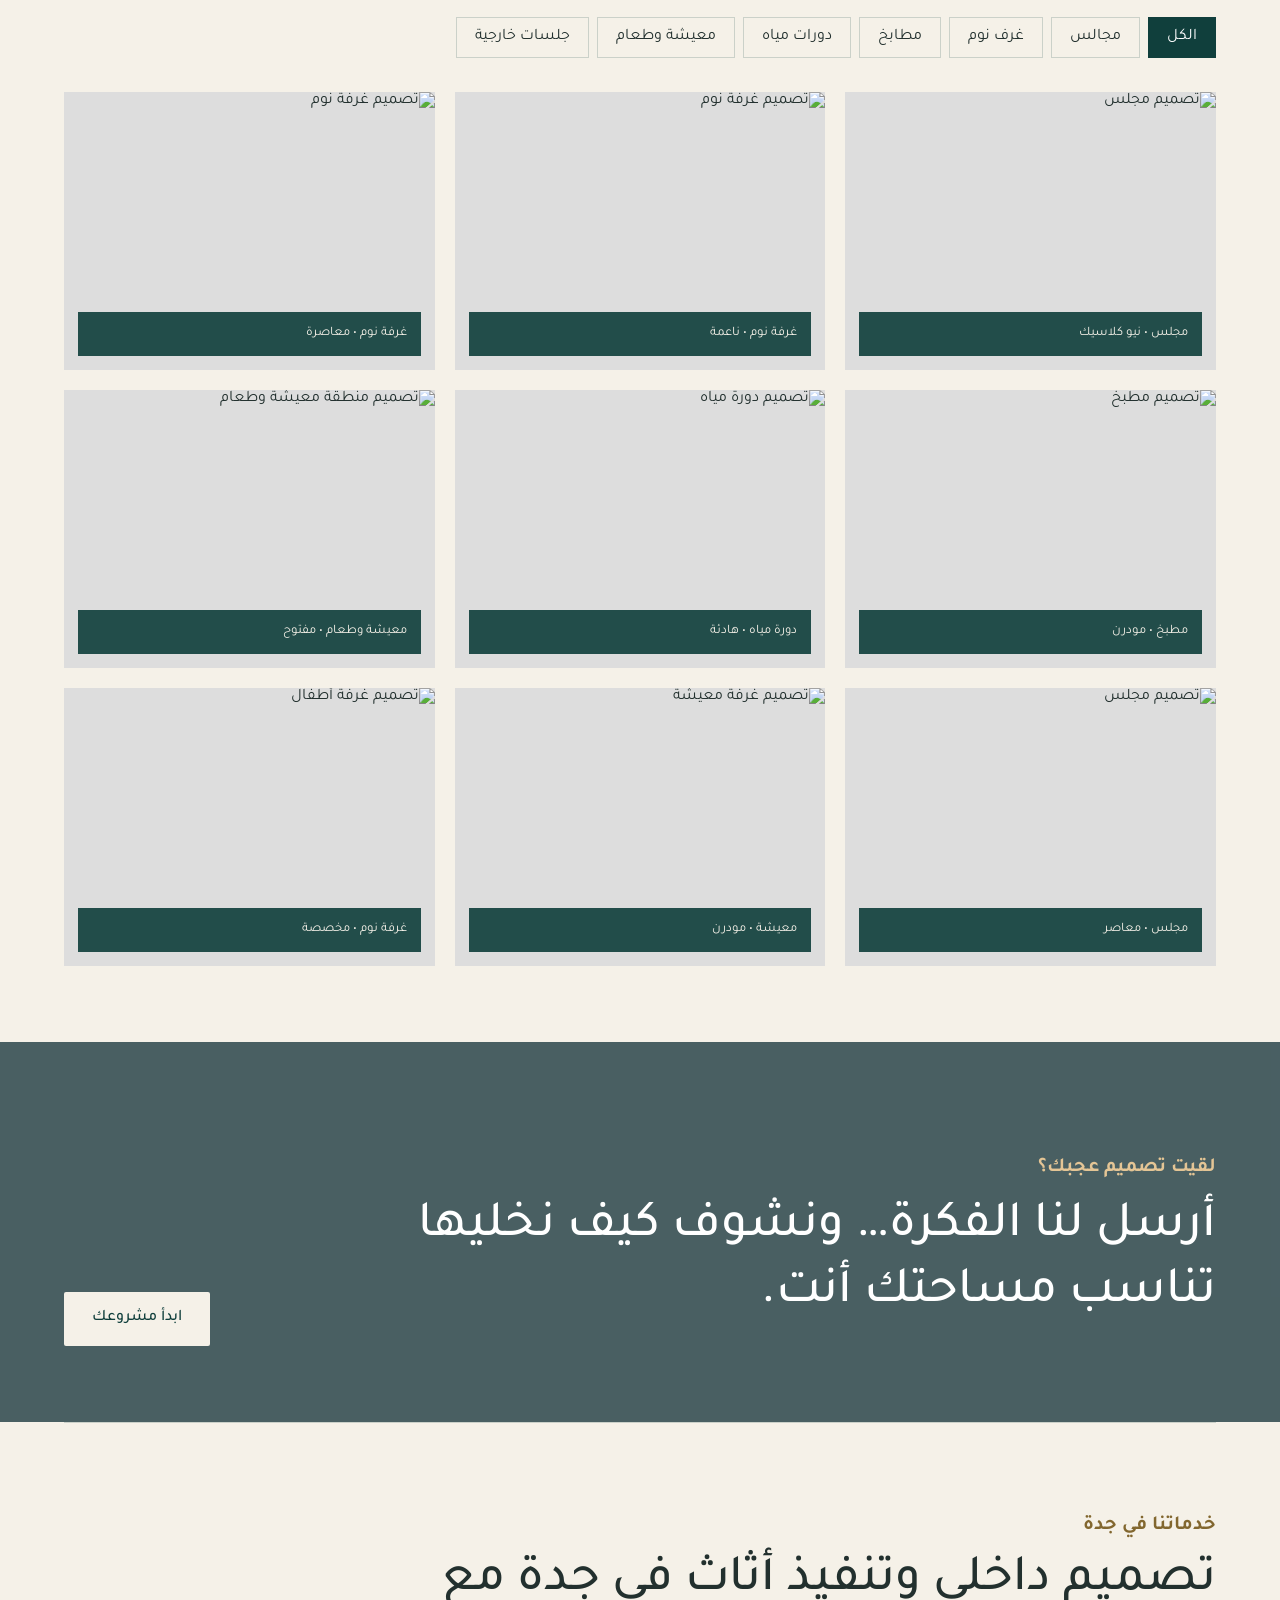
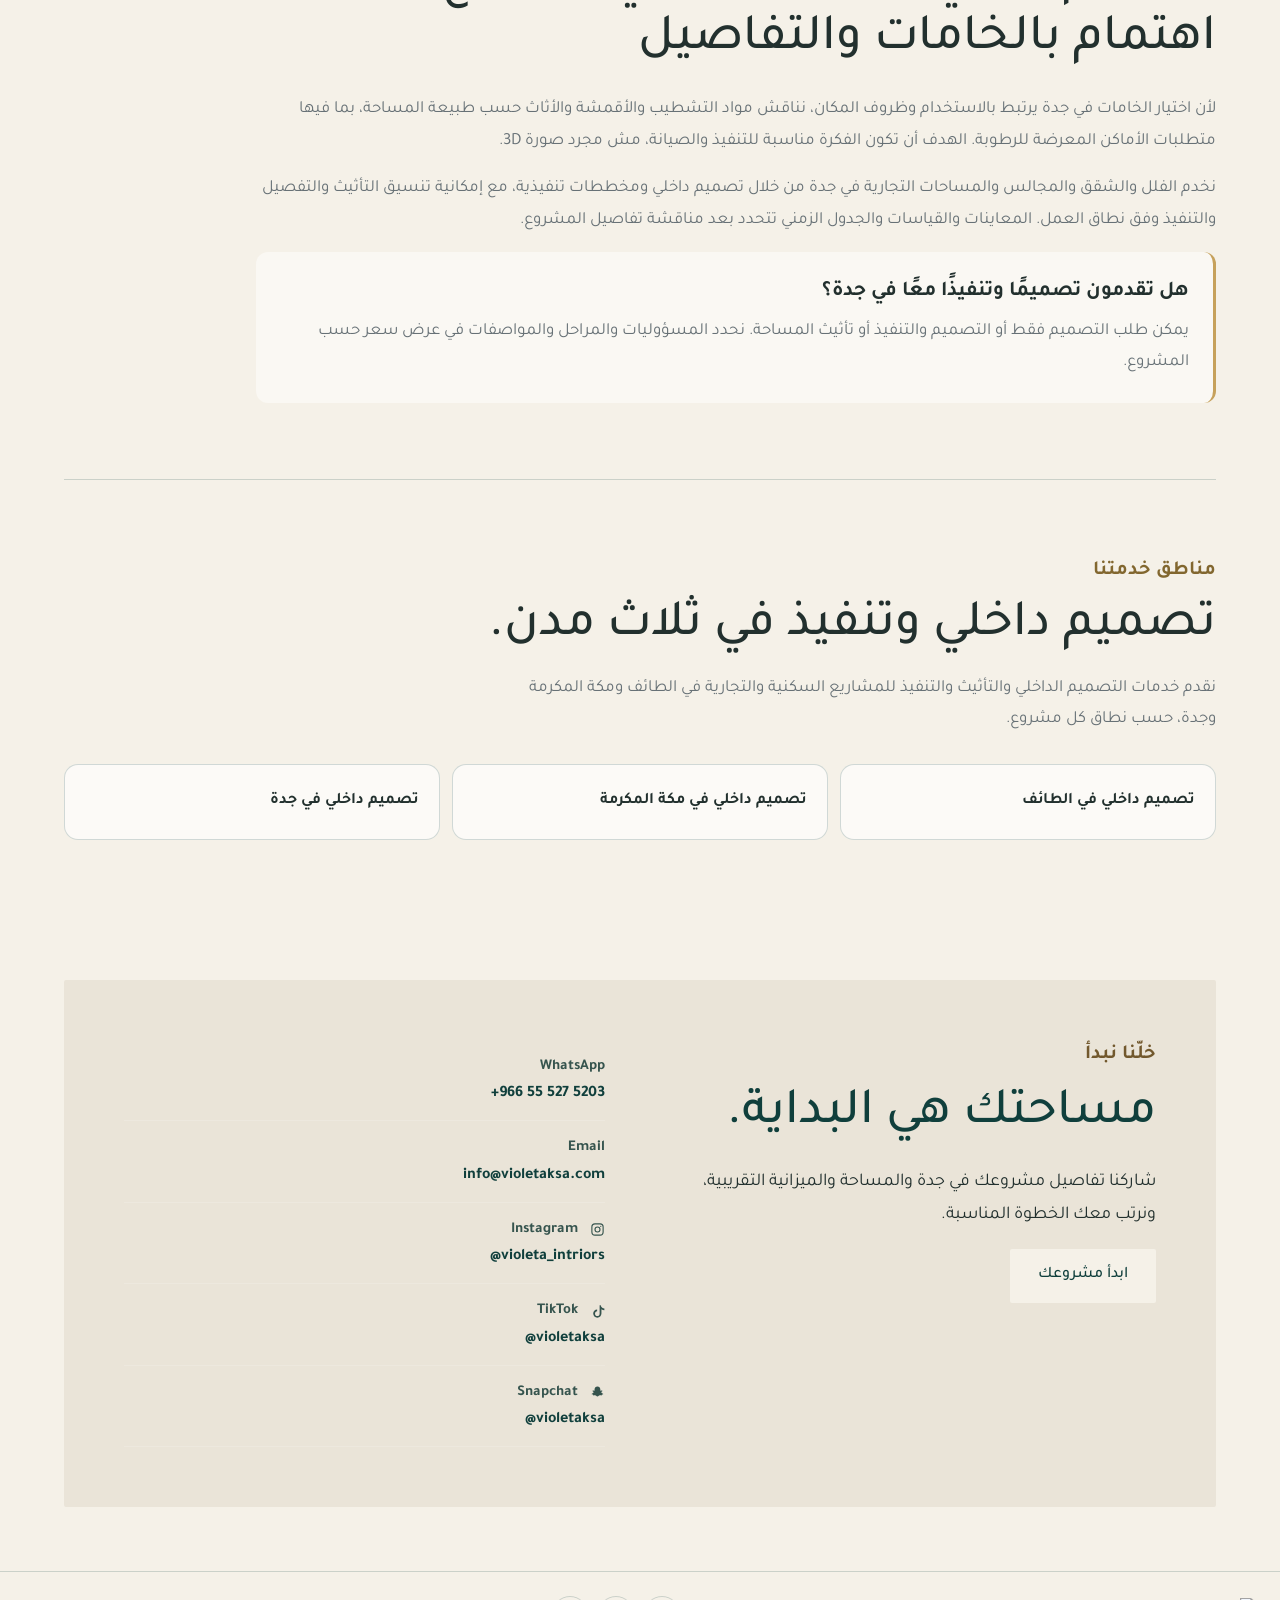
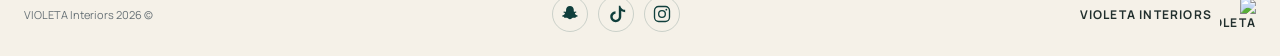
==== commit f9a6eef0: "Ensure local preview script drives deferred hero slides on city pages" ====
--- a/interior-design-jeddah/index.html
+++ b/interior-design-jeddah/index.html
@@ -494,6 +494,6 @@
     </div>
   </dialog>
 
-  <script src="https://violetaksa.com/script.js"></script>
+  <script src="/script.js"></script>
 </body>
 </html>
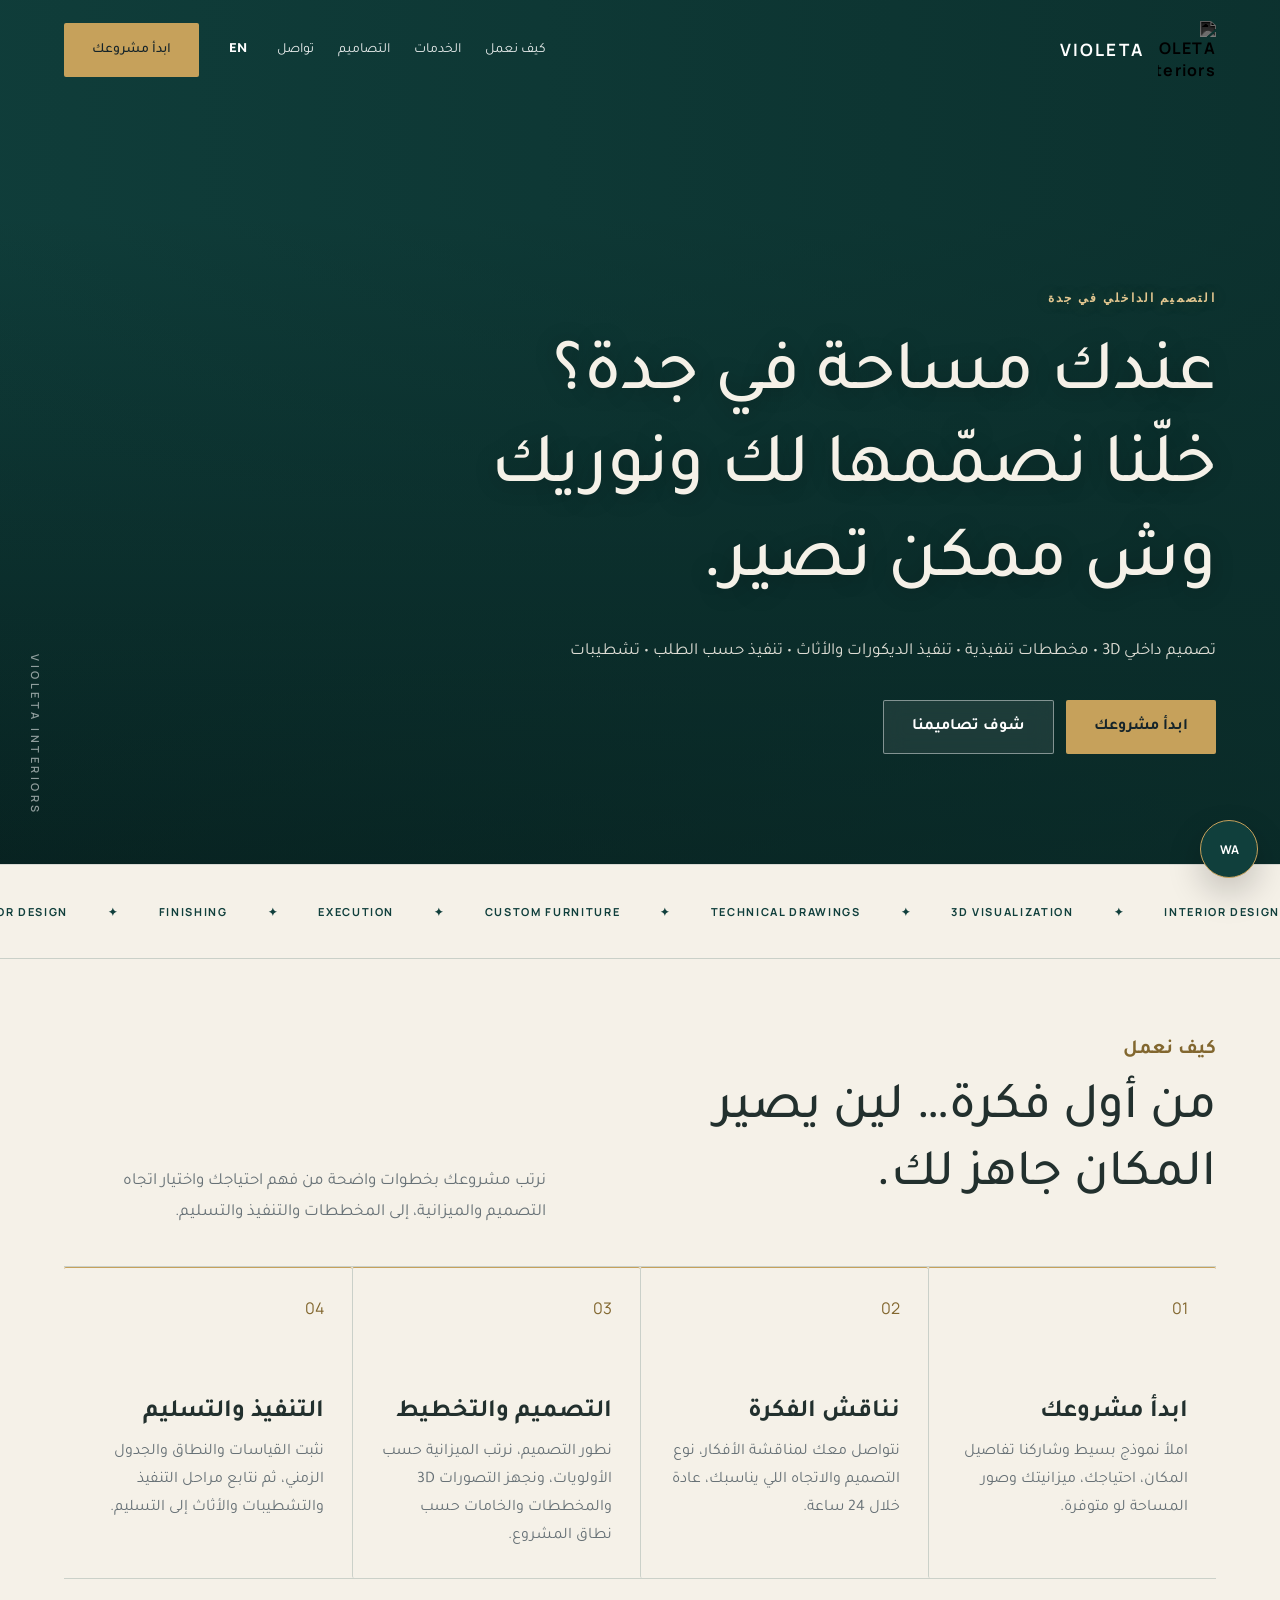
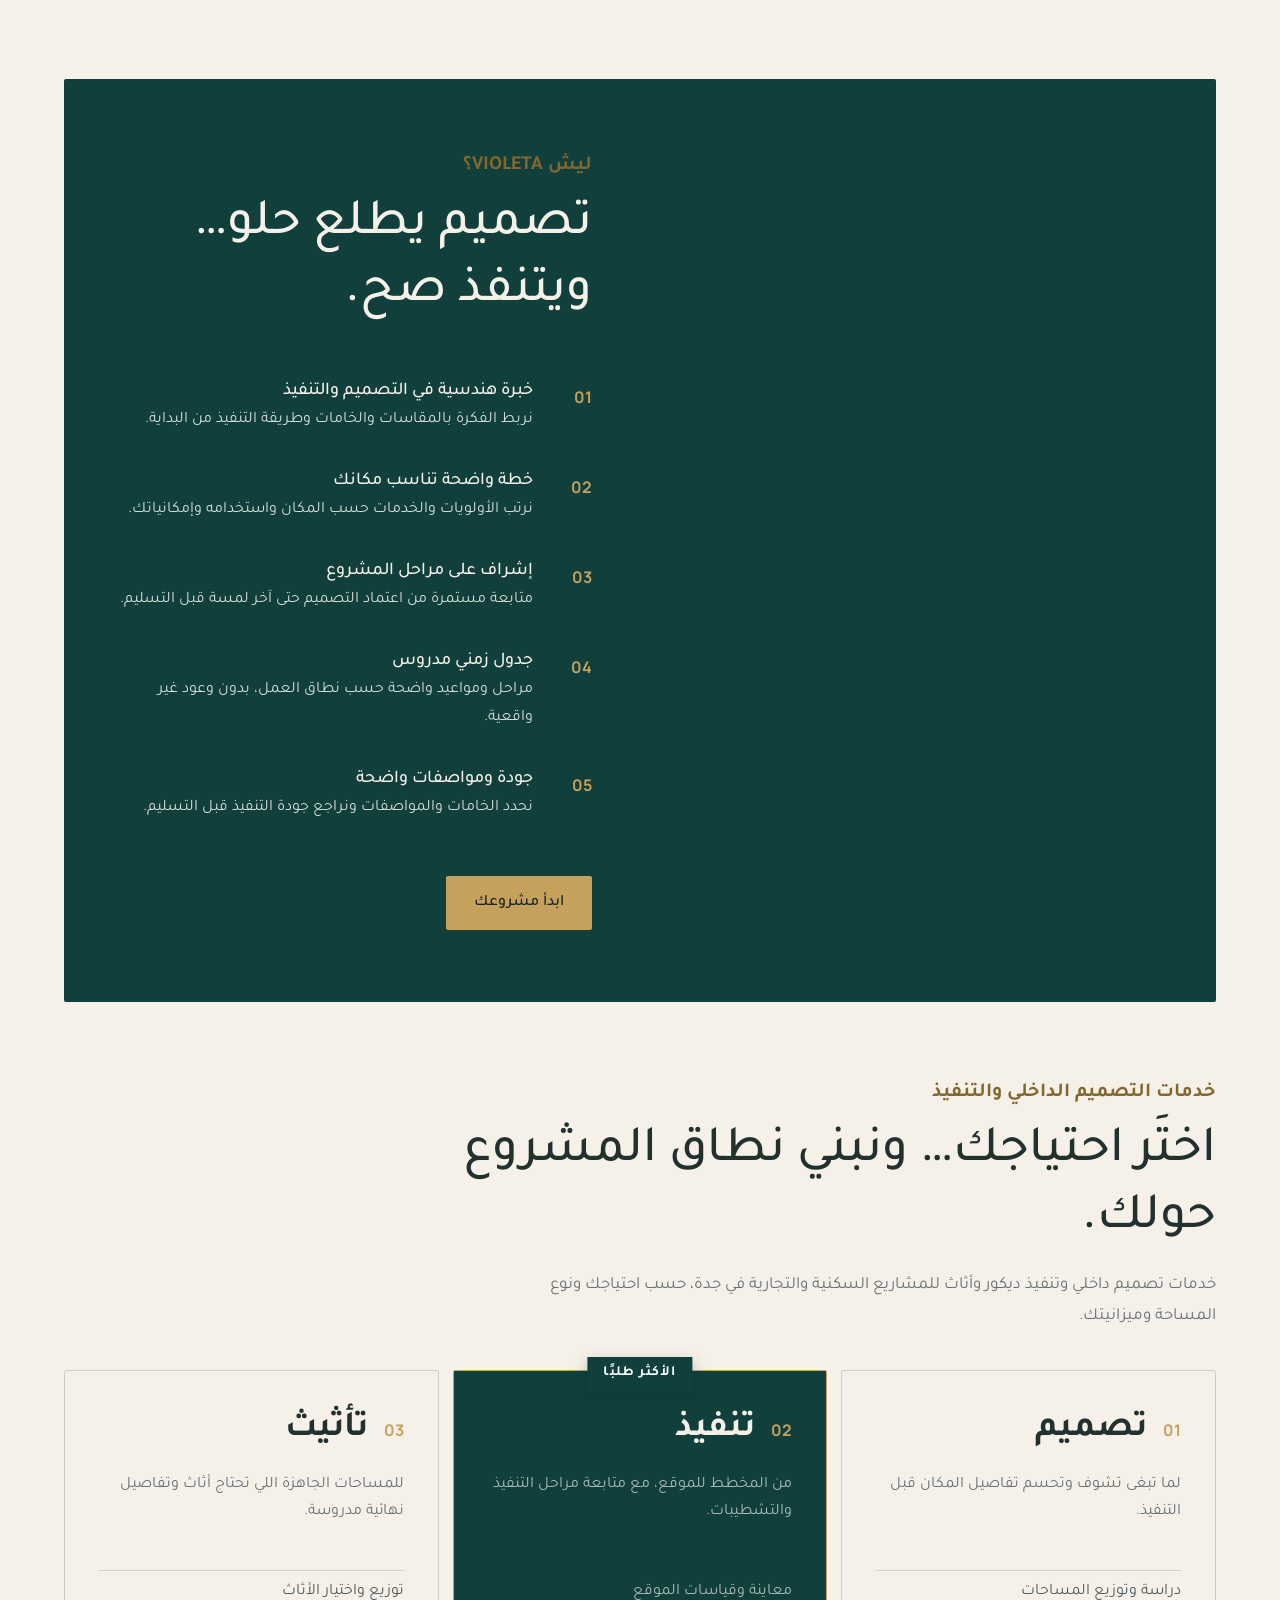
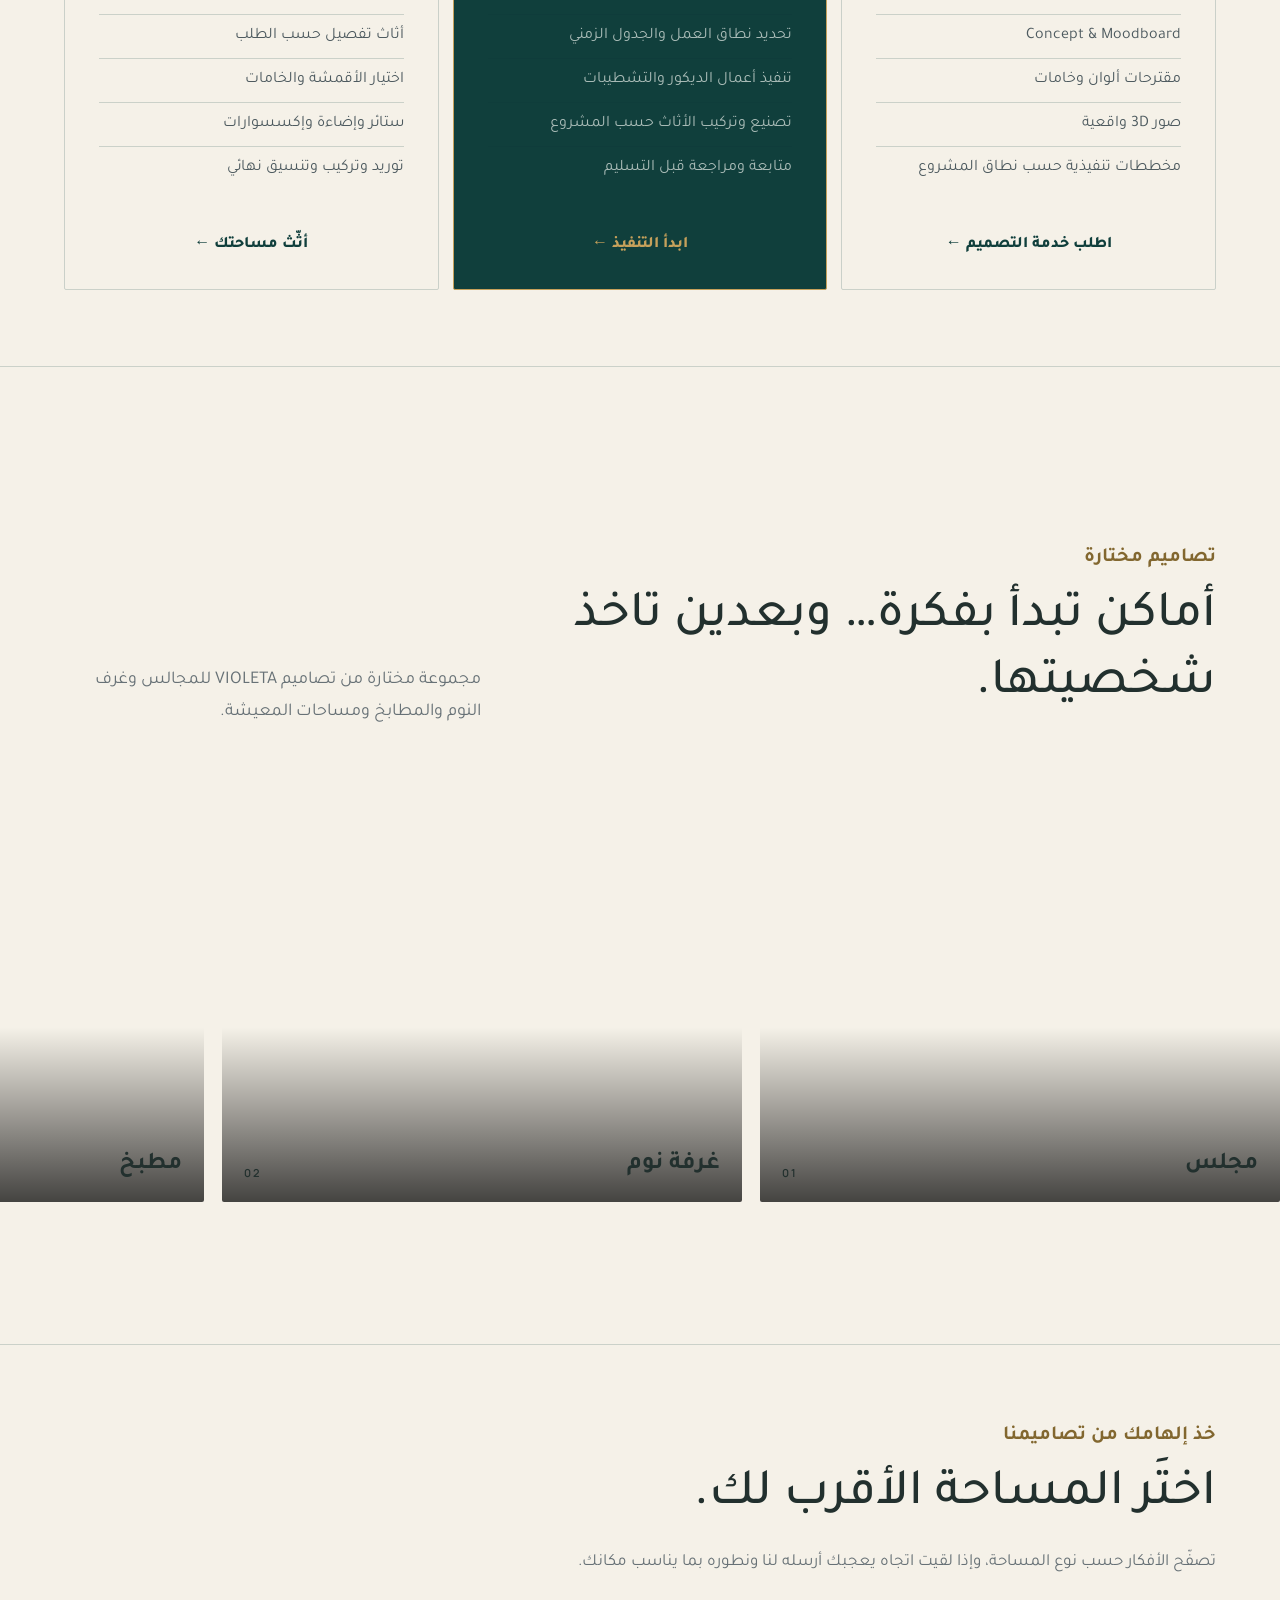
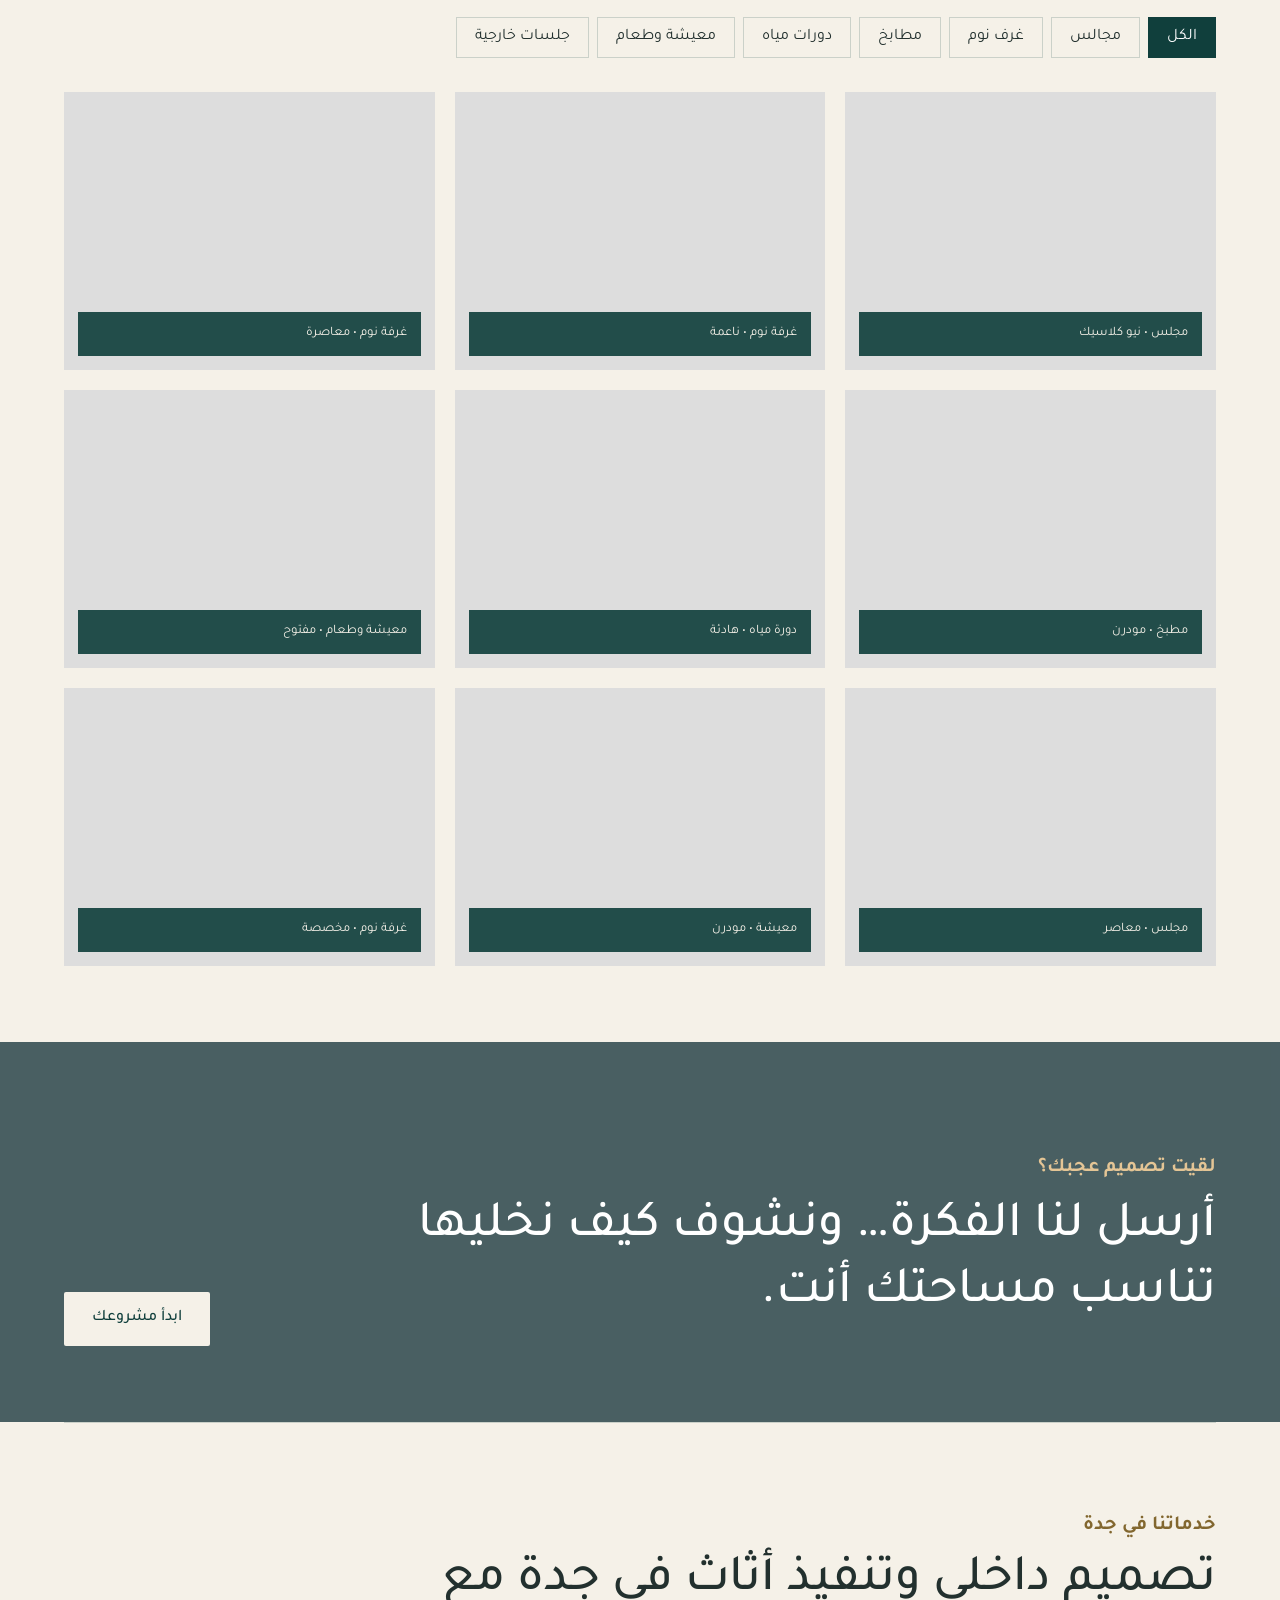
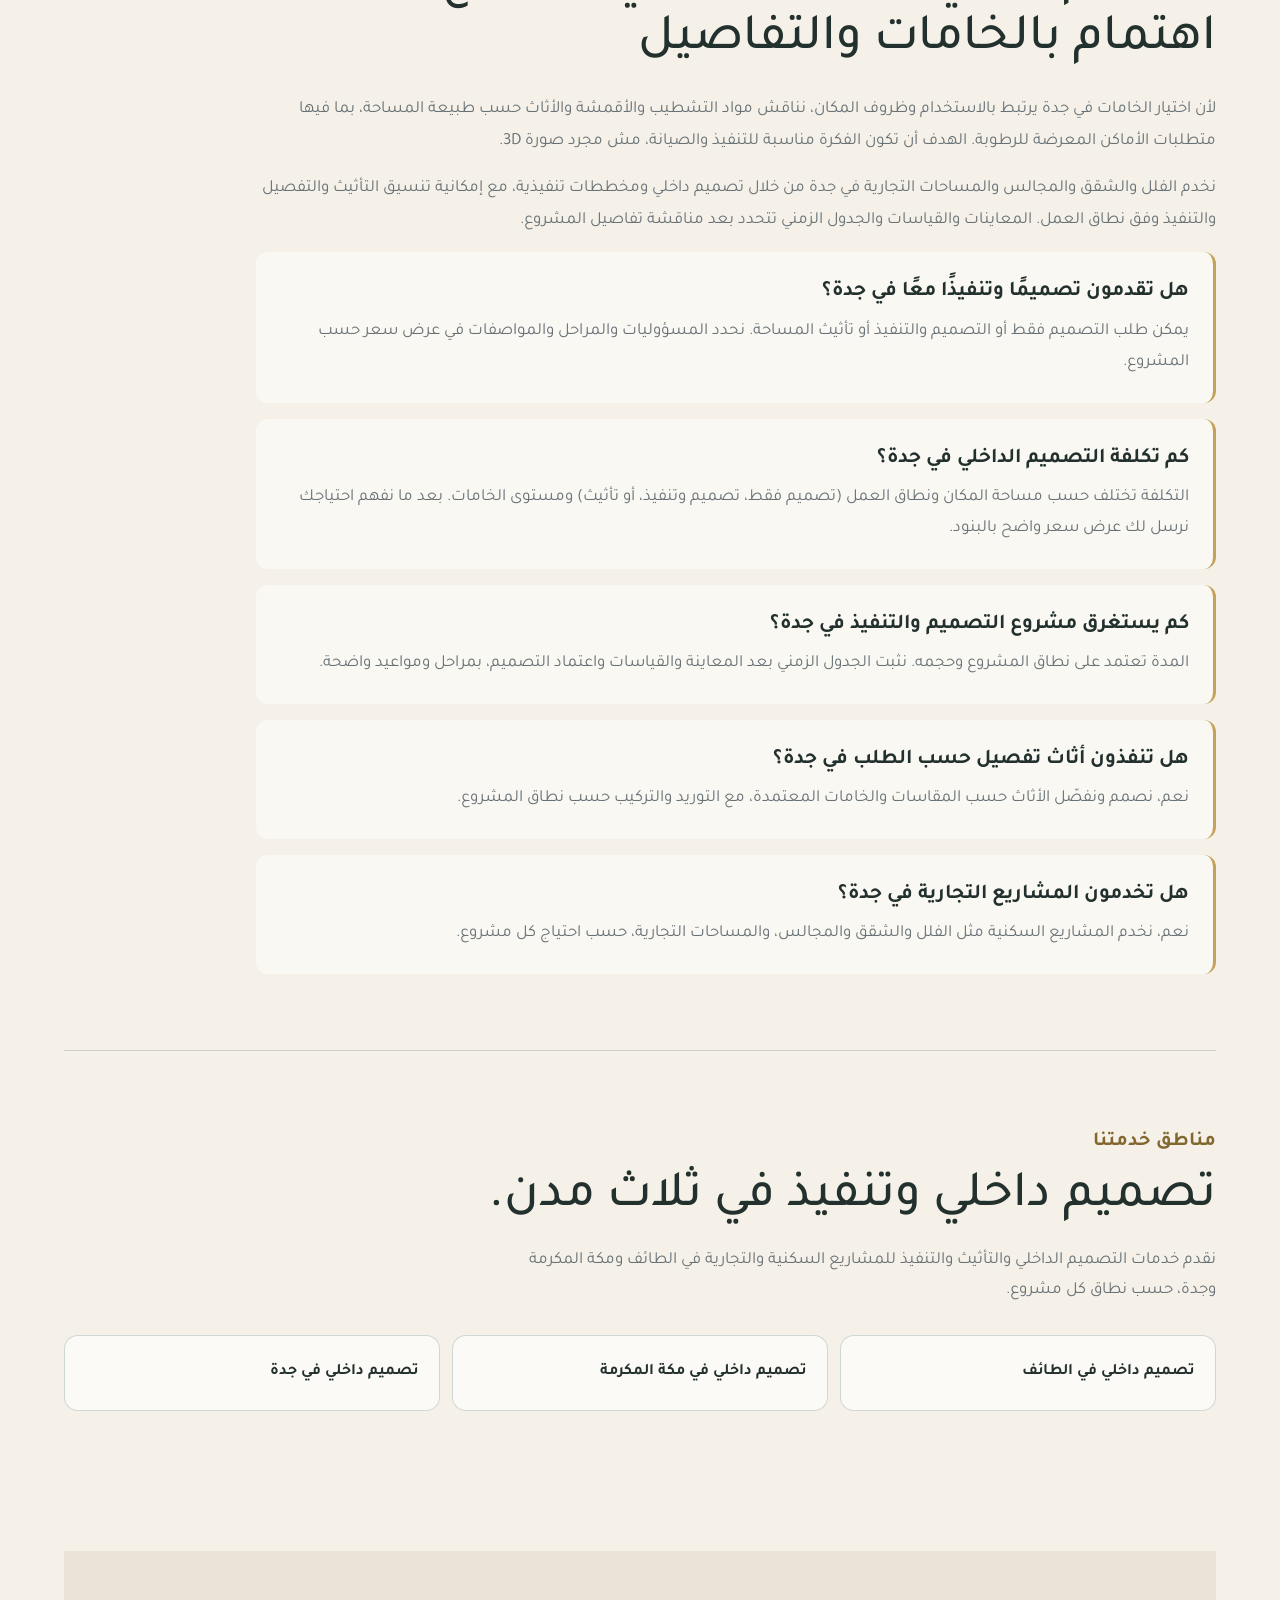
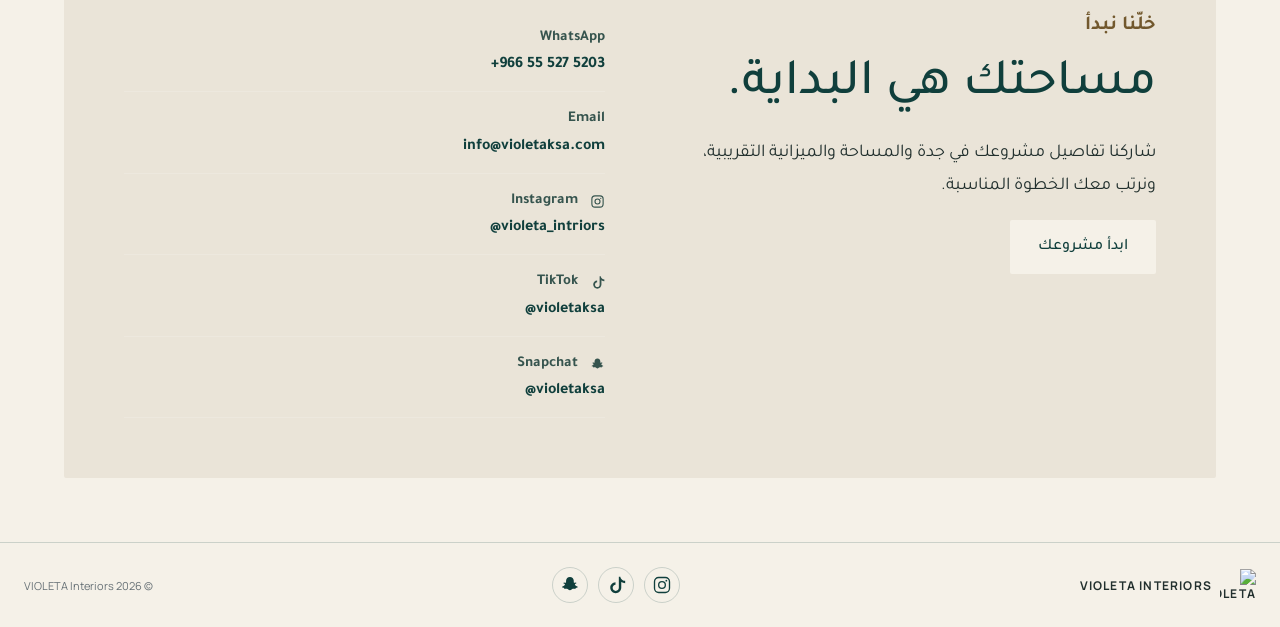
==== commit b99ae81a: "SEO/AEO/GEO: city H1s, city FAQs + FAQPage schema, llms.txt, customer-facing copy fixes - City pages" ====
--- a/interior-design-jeddah/index.html
+++ b/interior-design-jeddah/index.html
@@ -130,6 +130,53 @@
         "ar-SA",
         "en"
       ]
+    },
+    {
+      "@type": "FAQPage",
+      "@id": "https://violetaksa.com/interior-design-jeddah/#faq",
+      "inLanguage": "ar-SA",
+      "mainEntity": [
+        {
+          "@type": "Question",
+          "name": "هل تقدمون تصميمًا وتنفيذًا معًا في جدة؟",
+          "acceptedAnswer": {
+            "@type": "Answer",
+            "text": "يمكن طلب التصميم فقط أو التصميم والتنفيذ أو تأثيث المساحة. نحدد المسؤوليات والمراحل والمواصفات في عرض سعر حسب المشروع."
+          }
+        },
+        {
+          "@type": "Question",
+          "name": "كم تكلفة التصميم الداخلي في جدة؟",
+          "acceptedAnswer": {
+            "@type": "Answer",
+            "text": "التكلفة تختلف حسب مساحة المكان ونطاق العمل (تصميم فقط، تصميم وتنفيذ، أو تأثيث) ومستوى الخامات. بعد ما نفهم احتياجك نرسل لك عرض سعر واضح بالبنود."
+          }
+        },
+        {
+          "@type": "Question",
+          "name": "كم يستغرق مشروع التصميم والتنفيذ في جدة؟",
+          "acceptedAnswer": {
+            "@type": "Answer",
+            "text": "المدة تعتمد على نطاق المشروع وحجمه. نثبت الجدول الزمني بعد المعاينة والقياسات واعتماد التصميم، بمراحل ومواعيد واضحة."
+          }
+        },
+        {
+          "@type": "Question",
+          "name": "هل تنفذون أثاث تفصيل حسب الطلب في جدة؟",
+          "acceptedAnswer": {
+            "@type": "Answer",
+            "text": "نعم، نصمم ونفصّل الأثاث حسب المقاسات والخامات المعتمدة، مع التوريد والتركيب حسب نطاق المشروع."
+          }
+        },
+        {
+          "@type": "Question",
+          "name": "هل تخدمون المشاريع التجارية في جدة؟",
+          "acceptedAnswer": {
+            "@type": "Answer",
+            "text": "نعم، نخدم المشاريع السكنية مثل الفلل والشقق والمجالس، والمساحات التجارية، حسب احتياج كل مشروع."
+          }
+        }
+      ]
     }
   ]
 }
@@ -165,7 +212,7 @@
       <div class="hero-shade"></div>
       <div class="hero-copy reveal">
         <div class="eyebrow light" data-ar="التصميم الداخلي في جدة" data-en="INTERIOR DESIGN — JEDDAH">التصميم الداخلي في جدة</div>
-        <h1 data-ar="عندك مساحة؟ خلّنا نصمّمها لك ونوريك وش ممكن تصير." data-en="Got a space? Let us design it and show you what it can become.">عندك مساحة؟ خلّنا نصمّمها لك ونوريك وش ممكن تصير.</h1>
+        <h1 data-ar="عندك مساحة في جدة؟ خلّنا نصمّمها لك ونوريك وش ممكن تصير." data-en="Got a space in Jeddah? Let us design it and show you what it can become.">عندك مساحة في جدة؟ خلّنا نصمّمها لك ونوريك وش ممكن تصير.</h1>
         <p class="hero-services" data-ar="تصميم داخلي 3D • مخططات تنفيذية • تنفيذ الديكورات والأثاث • تنفيذ حسب الطلب • تشطيبات" data-en="3D Interior Design • Technical Drawings • Décor & Furniture Execution • Custom-Made Execution • Finishing">تصميم داخلي 3D • مخططات تنفيذية • تنفيذ الديكورات والأثاث • تنفيذ حسب الطلب • تشطيبات</p>
         <div class="hero-actions">
           <button class="btn btn-primary js-start" type="button" data-ar="ابدأ مشروعك" data-en="Start your project">ابدأ مشروعك</button>
@@ -251,7 +298,7 @@
           <div class="section-kicker" data-ar="تصاميم مختارة" data-en="SELECTED DESIGNS">تصاميم مختارة</div>
           <h2 data-ar="أماكن تبدأ بفكرة… وبعدين تاخذ شخصيتها." data-en="Spaces that start with an idea — then find their character.">أماكن تبدأ بفكرة… وبعدين تاخذ شخصيتها.</h2>
         </div>
-        <p data-ar="مجموعة من تصاميم VIOLETA الحالية. ومع تجهيز صور التنفيذ نضيف Case Studies كاملة لكل مشروع." data-en="A selection of current VIOLETA designs. Full case studies will be added as execution photography is prepared.">مجموعة من تصاميم VIOLETA الحالية. ومع تجهيز صور التنفيذ نضيف Case Studies كاملة لكل مشروع.</p>
+        <p data-ar="مجموعة مختارة من تصاميم VIOLETA للمجالس وغرف النوم والمطابخ ومساحات المعيشة." data-en="A curated selection of VIOLETA designs for majlis, bedrooms, kitchens and living spaces.">مجموعة مختارة من تصاميم VIOLETA للمجالس وغرف النوم والمطابخ ومساحات المعيشة.</p>
       </div>
       <div class="project-strip" id="projectStrip">
         <figure class="project-shot reveal"><img src="/.netlify/images?url=/assets/images/majlis-05.webp&amp;w=1280&amp;fm=webp&amp;q=82" srcset="/.netlify/images?url=/assets/images/majlis-05.webp&amp;w=480&amp;fm=webp&amp;q=82 480w, /.netlify/images?url=/assets/images/majlis-05.webp&amp;w=800&amp;fm=webp&amp;q=82 800w, /.netlify/images?url=/assets/images/majlis-05.webp&amp;w=1280&amp;fm=webp&amp;q=82 1280w" sizes="(max-width: 700px) 92vw, (max-width: 1100px) 70vw, 1050px" alt="مجلس نيو كلاسيك" loading="lazy" decoding="async"><figcaption><b data-ar="مجلس" data-en="Majlis">مجلس</b><span>01</span></figcaption></figure>
@@ -289,7 +336,7 @@
         <figure class="gallery-item reveal" data-category="bedroom"><img src="/.netlify/images?url=/assets/images/bedroom-06.webp&amp;w=1280&amp;fm=webp&amp;q=82" srcset="/.netlify/images?url=/assets/images/bedroom-06.webp&amp;w=480&amp;fm=webp&amp;q=82 480w, /.netlify/images?url=/assets/images/bedroom-06.webp&amp;w=800&amp;fm=webp&amp;q=82 800w, /.netlify/images?url=/assets/images/bedroom-06.webp&amp;w=1280&amp;fm=webp&amp;q=82 1280w" sizes="(max-width: 700px) 92vw, (max-width: 1100px) 70vw, 1050px" alt="تصميم غرفة أطفال" loading="lazy" decoding="async"><figcaption data-ar="غرفة نوم • مخصصة" data-en="Bedroom • Custom">غرفة نوم • مخصصة</figcaption></figure>
       </div>
       <div class="empty-gallery" id="emptyGallery" hidden>
-        <p data-ar="قسم الجلسات الخارجية جاهز، ونضيف له الصور أول ما تكون متوفرة." data-en="The outdoor category is ready; images will be added as soon as they are available.">قسم الجلسات الخارجية جاهز، ونضيف له الصور أول ما تكون متوفرة.</p>
+        <p data-ar="عندك جلسة خارجية تبغى تصممها؟ أرسل لنا صور المكان ونقترح عليك الفكرة المناسبة." data-en="Planning an outdoor seating area? Send us photos of the space and we will suggest the right direction.">عندك جلسة خارجية تبغى تصممها؟ أرسل لنا صور المكان ونقترح عليك الفكرة المناسبة.</p>
       </div>
     </section>
 
@@ -321,6 +368,22 @@
     <div class="local-service-answer">
       <h3 data-ar="هل تقدمون تصميمًا وتنفيذًا معًا في جدة؟" data-en="Do you offer both design and execution in Jeddah?">هل تقدمون تصميمًا وتنفيذًا معًا في جدة؟</h3>
       <p data-ar="يمكن طلب التصميم فقط أو التصميم والتنفيذ أو تأثيث المساحة. نحدد المسؤوليات والمراحل والمواصفات في عرض سعر حسب المشروع." data-en="You can request design only, design plus execution, or furnishing. Responsibilities, stages and specifications are defined in a project-specific quotation.">يمكن طلب التصميم فقط أو التصميم والتنفيذ أو تأثيث المساحة. نحدد المسؤوليات والمراحل والمواصفات في عرض سعر حسب المشروع.</p>
+    </div>
+    <div class="local-service-answer">
+      <h3 data-ar="كم تكلفة التصميم الداخلي في جدة؟" data-en="How much does interior design cost in Jeddah?">كم تكلفة التصميم الداخلي في جدة؟</h3>
+      <p data-ar="التكلفة تختلف حسب مساحة المكان ونطاق العمل (تصميم فقط، تصميم وتنفيذ، أو تأثيث) ومستوى الخامات. بعد ما نفهم احتياجك نرسل لك عرض سعر واضح بالبنود." data-en="Cost depends on the size of the space, the scope (design only, design and execution, or furnishing) and the materials level. Once we understand your needs we send a clear itemised quotation.">التكلفة تختلف حسب مساحة المكان ونطاق العمل (تصميم فقط، تصميم وتنفيذ، أو تأثيث) ومستوى الخامات. بعد ما نفهم احتياجك نرسل لك عرض سعر واضح بالبنود.</p>
+    </div>
+    <div class="local-service-answer">
+      <h3 data-ar="كم يستغرق مشروع التصميم والتنفيذ في جدة؟" data-en="How long does a design and execution project take in Jeddah?">كم يستغرق مشروع التصميم والتنفيذ في جدة؟</h3>
+      <p data-ar="المدة تعتمد على نطاق المشروع وحجمه. نثبت الجدول الزمني بعد المعاينة والقياسات واعتماد التصميم، بمراحل ومواعيد واضحة." data-en="Timing depends on the project's scope and size. We confirm the schedule after the site visit, measurements and design approval, with clear stages and dates.">المدة تعتمد على نطاق المشروع وحجمه. نثبت الجدول الزمني بعد المعاينة والقياسات واعتماد التصميم، بمراحل ومواعيد واضحة.</p>
+    </div>
+    <div class="local-service-answer">
+      <h3 data-ar="هل تنفذون أثاث تفصيل حسب الطلب في جدة؟" data-en="Do you make custom-made furniture in Jeddah?">هل تنفذون أثاث تفصيل حسب الطلب في جدة؟</h3>
+      <p data-ar="نعم، نصمم ونفصّل الأثاث حسب المقاسات والخامات المعتمدة، مع التوريد والتركيب حسب نطاق المشروع." data-en="Yes. We design and make furniture to the approved dimensions and materials, including supply and installation according to the project scope.">نعم، نصمم ونفصّل الأثاث حسب المقاسات والخامات المعتمدة، مع التوريد والتركيب حسب نطاق المشروع.</p>
+    </div>
+    <div class="local-service-answer">
+      <h3 data-ar="هل تخدمون المشاريع التجارية في جدة؟" data-en="Do you work on commercial projects in Jeddah?">هل تخدمون المشاريع التجارية في جدة؟</h3>
+      <p data-ar="نعم، نخدم المشاريع السكنية مثل الفلل والشقق والمجالس، والمساحات التجارية، حسب احتياج كل مشروع." data-en="Yes. We work on residential projects such as villas, apartments and majlis, as well as commercial spaces, according to each project's needs.">نعم، نخدم المشاريع السكنية مثل الفلل والشقق والمجالس، والمساحات التجارية، حسب احتياج كل مشروع.</p>
     </div>
   </div>
 </section>
--- a/styles.css
+++ b/styles.css
@@ -93,7 +93,7 @@
 @media(prefers-reduced-motion:reduce){.bird-flock{display:none}.hero-slide{animation:none!important}}
 /* VIOLETA intro gate: single consolidated block (replaces earlier conflicting .intro-screen rules) */
 .intro-skip .intro-screen{display:none}
-.intro-screen{position:fixed;inset:0;z-index:2000;background:#103F3C;color:#C6A15B;display:flex;align-items:center;justify-content:center;overflow:hidden;opacity:1;transition:opacity .8s ease;-webkit-tap-highlight-color:transparent}
+.intro-screen{position:fixed;inset:0;z-index:2000;background:#1A453C;color:#C6A15B;display:flex;align-items:center;justify-content:center;overflow:hidden;opacity:1;transition:opacity .8s ease;-webkit-tap-highlight-color:transparent}
 .intro-screen[hidden]{display:none}
 .intro-screen.is-leaving{opacity:0;pointer-events:none}
 .intro-screen~.bird-flock{display:none}
@@ -103,7 +103,7 @@
 .intro-gate img{display:block;width:auto;height:auto;max-width:min(46vw,200px);max-height:30svh;object-fit:contain;pointer-events:none}
 .intro-gate span{font-family:"Tajawal",Arial,sans-serif;font-weight:500;font-size:clamp(19px,5.2vw,25px);line-height:1.4;letter-spacing:.02em;color:#C6A15B;animation:introHint 2.8s ease-in-out infinite}
 @keyframes introHint{0%,100%{opacity:.72}50%{opacity:1}}
-.intro-video{position:absolute;left:50%;top:50%;transform:translate(-50%,-50%);width:min(100vw,640px,calc(100svh*1.0335));height:auto;aspect-ratio:494/478;object-fit:contain;background:#103F3C;border:0;opacity:0;transition:opacity .6s ease;pointer-events:none;-webkit-mask-image:linear-gradient(90deg,transparent,#000 4%,#000 96%,transparent),linear-gradient(180deg,transparent,#000 4%,#000 96%,transparent);-webkit-mask-composite:source-in;mask-image:linear-gradient(90deg,transparent,#000 4%,#000 96%,transparent),linear-gradient(180deg,transparent,#000 4%,#000 96%,transparent);mask-composite:intersect}
+.intro-video{position:absolute;left:50%;top:50%;transform:translate(-50%,-50%);width:min(100vw,640px,calc(100svh*1.0335));height:auto;aspect-ratio:494/478;object-fit:contain;background:#1A453C;border:0;opacity:0;transition:opacity .6s ease;pointer-events:none;-webkit-mask-image:linear-gradient(90deg,transparent,#000 4%,#000 96%,transparent),linear-gradient(180deg,transparent,#000 4%,#000 96%,transparent);-webkit-mask-composite:source-in;mask-image:linear-gradient(90deg,transparent,#000 4%,#000 96%,transparent),linear-gradient(180deg,transparent,#000 4%,#000 96%,transparent);mask-composite:intersect}
 .intro-screen.is-playing .intro-video{opacity:1}
 .intro-screen.is-playing .intro-gate{opacity:0;pointer-events:none}
 @media(prefers-reduced-motion:reduce){.intro-gate span{animation:none}.intro-screen{transition-duration:.01s}}
@@ -246,4 +246,52 @@
   .hero-slide:first-child{
     background-image:url('/.netlify/images?url=/assets/images/majlis-05.webp&w=768&fm=webp&q=72')!important;
   }
-}+}
+/* Performance: on the landing page only, skip loading the hero slideshow
+   behind the intro gate until the video starts or the gate closes.
+   Returning visitors (intro-skip) still see the hero normally. */
+html.intro-gated:not(.intro-skip):not(.intro-hero-ready) .hero-slides{display:none}
+
+/* Hero-only fix: one fully visible decoded image beneath a smooth incoming
+   crossfade. Do not alter the approved intro screen or its video styles. */
+.hero-slides .hero-slide {
+  z-index:0;
+  opacity:0;
+  transform:scale(1.015);
+  animation:none !important;
+  transition:none;
+}
+.hero-slides .hero-slide.is-active {
+  z-index:1;
+  opacity:1;
+}
+.hero-slides .hero-slide.is-entering {
+  z-index:2;
+  opacity:0;
+  transition:none;
+}
+.hero-slides .hero-slide.is-entering.is-visible {
+  opacity:1;
+  transition:opacity 2600ms cubic-bezier(.42,0,.58,1);
+}
+@media(prefers-reduced-motion:reduce) {
+  .hero-slides .hero-slide.is-entering.is-visible { transition:none; }
+}
+
+/* Uniform cinematic color grade per source image: reduces visible brightness
+   jumps between the four photographs without dark frames or extra layers.
+   The existing fixed hero shade remains untouched. */
+.hero-slides .hero-slide{filter:brightness(.97) saturate(.92)}
+.hero-slides .hero-slide:nth-child(2){filter:brightness(1.10) saturate(.92)}
+.hero-slides .hero-slide:nth-child(3){filter:brightness(.92) saturate(.92)}
+.hero-slides .hero-slide:nth-child(4){filter:brightness(.87) saturate(.92)}
+
+/* HERO ONLY: The picture stack must be its own lower stacking context.
+   Without this, an entering photo at z-index:2 rises ABOVE the fixed
+   .hero-shade at z-index:1 and looks brighter until the fade ends.
+   Keep the shade continuously above both incoming and outgoing photos. */
+.hero-slides{z-index:0;isolation:isolate}
+
+/* Mobile-only video-edge color matching from actual iPhone screenshot.
+   Intro media, playback, geometry and all other styling are unchanged. */
+@media (max-width: 767px){.intro-screen{background-color:#12403C}}
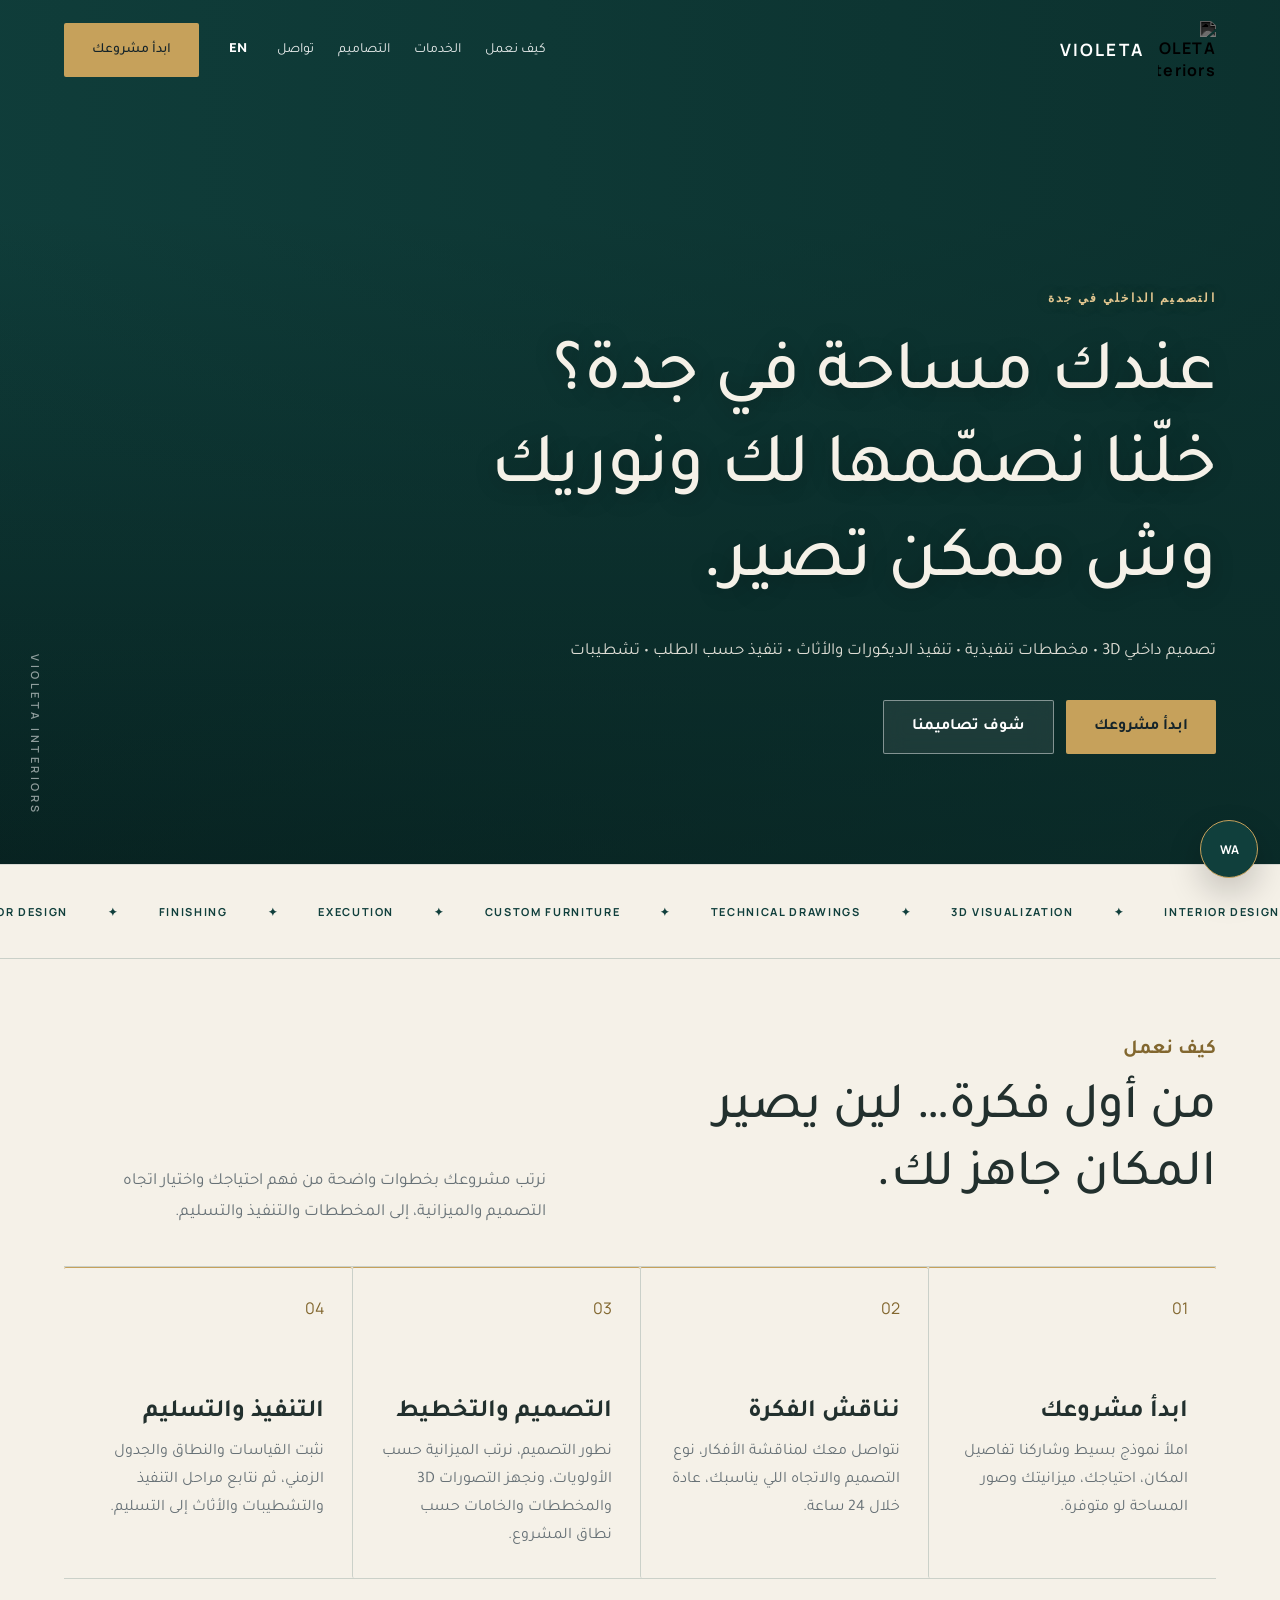
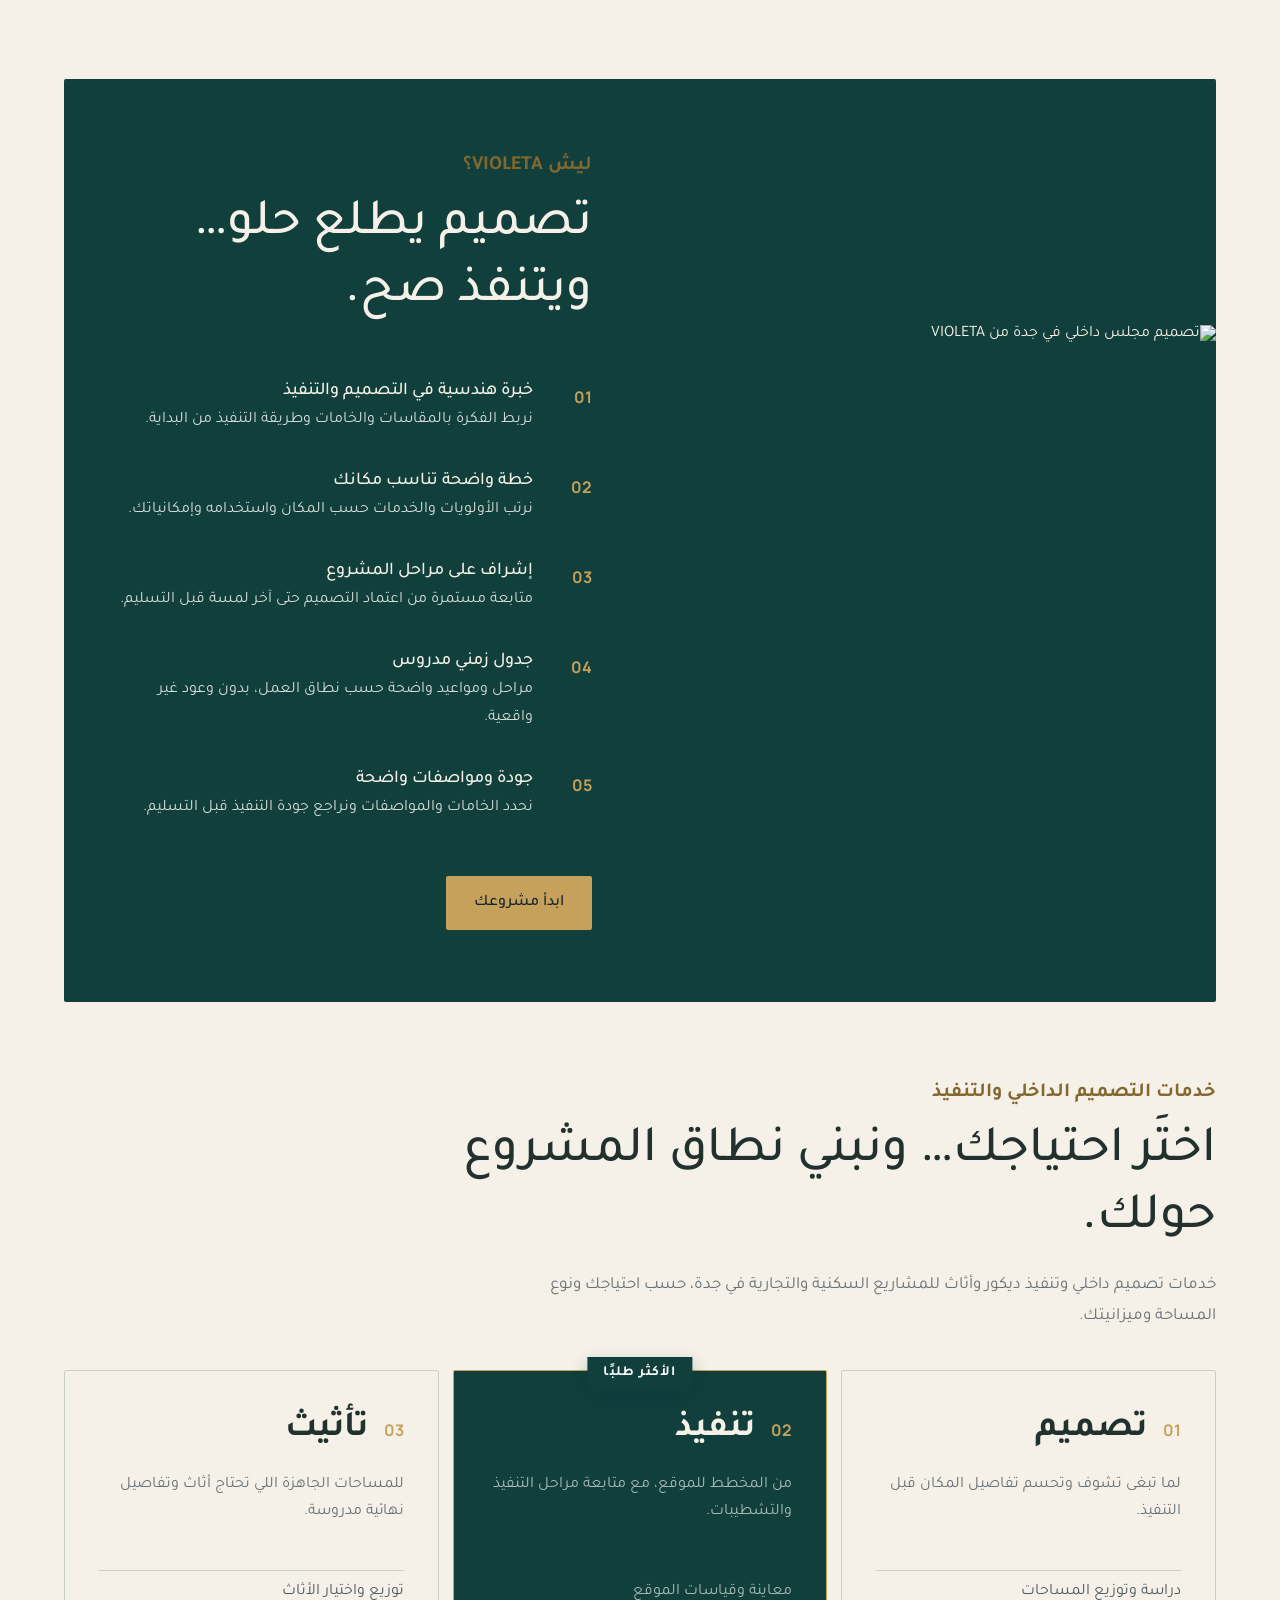
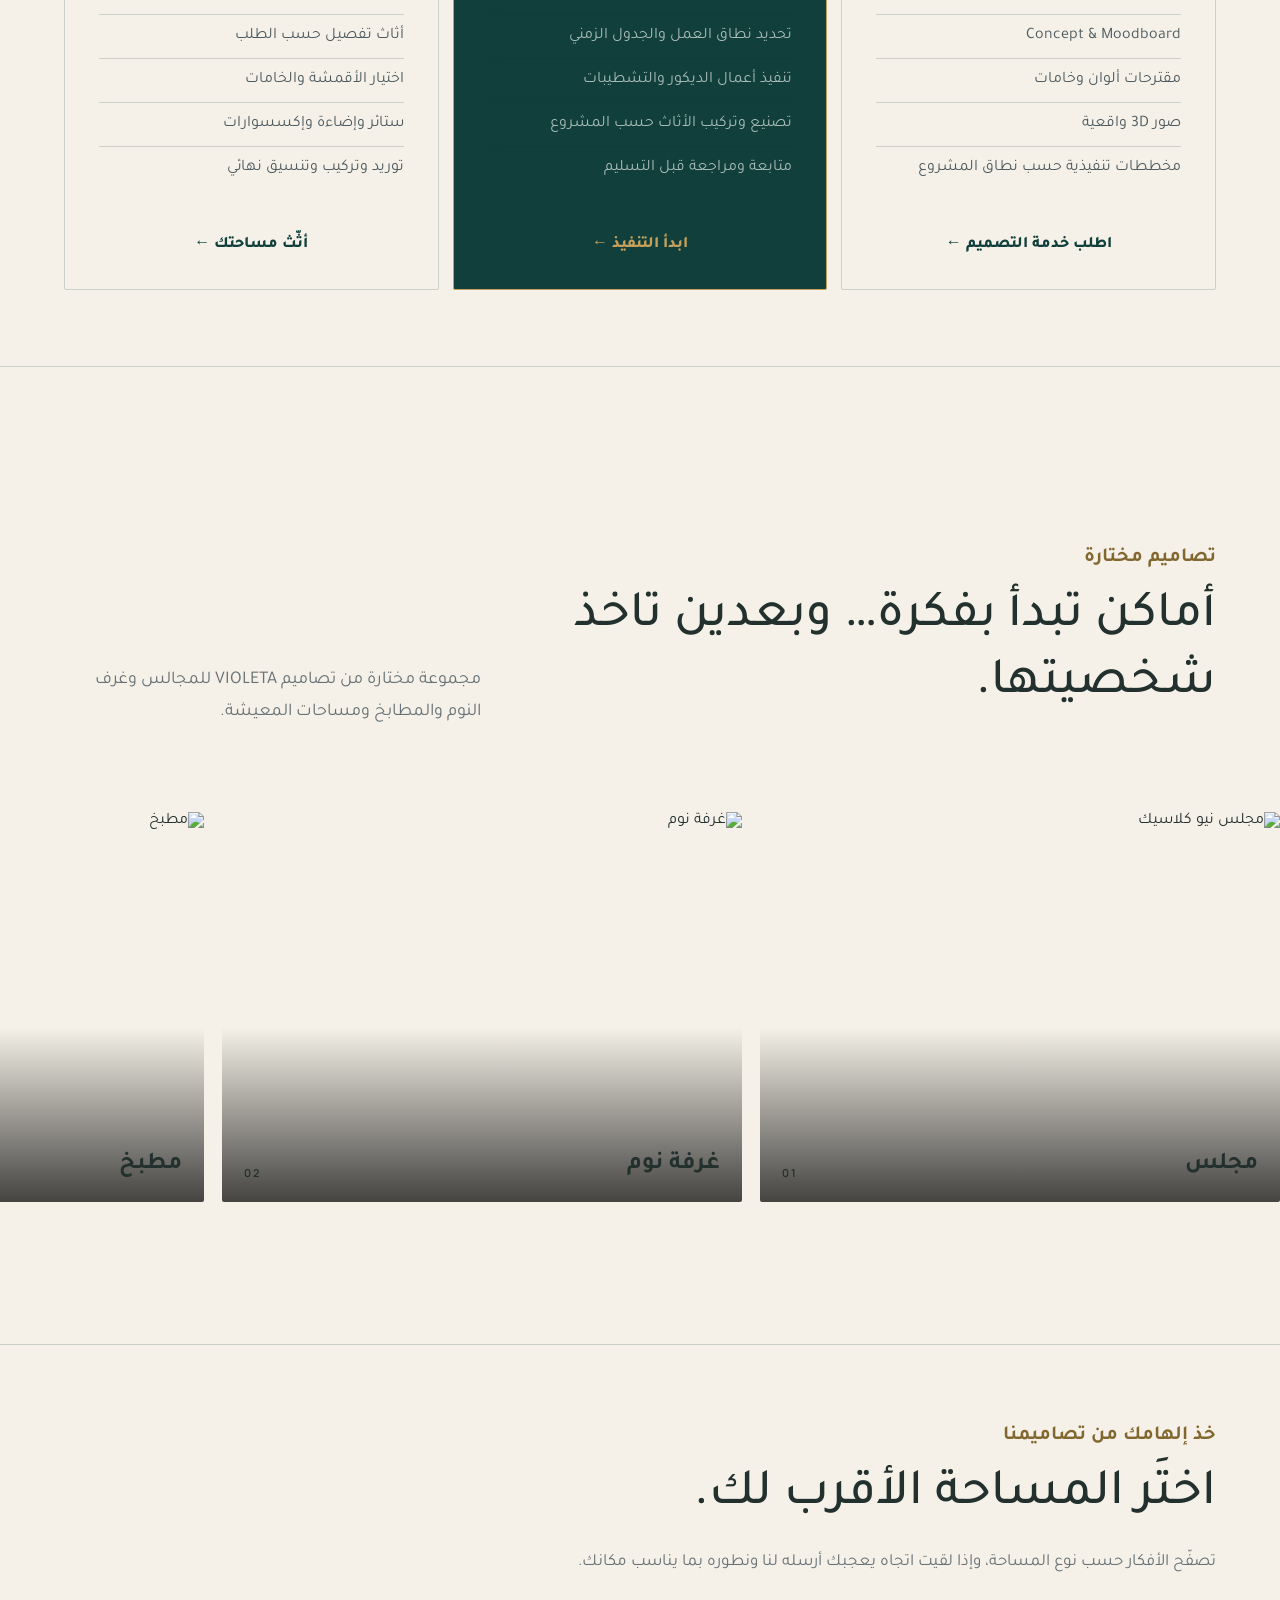
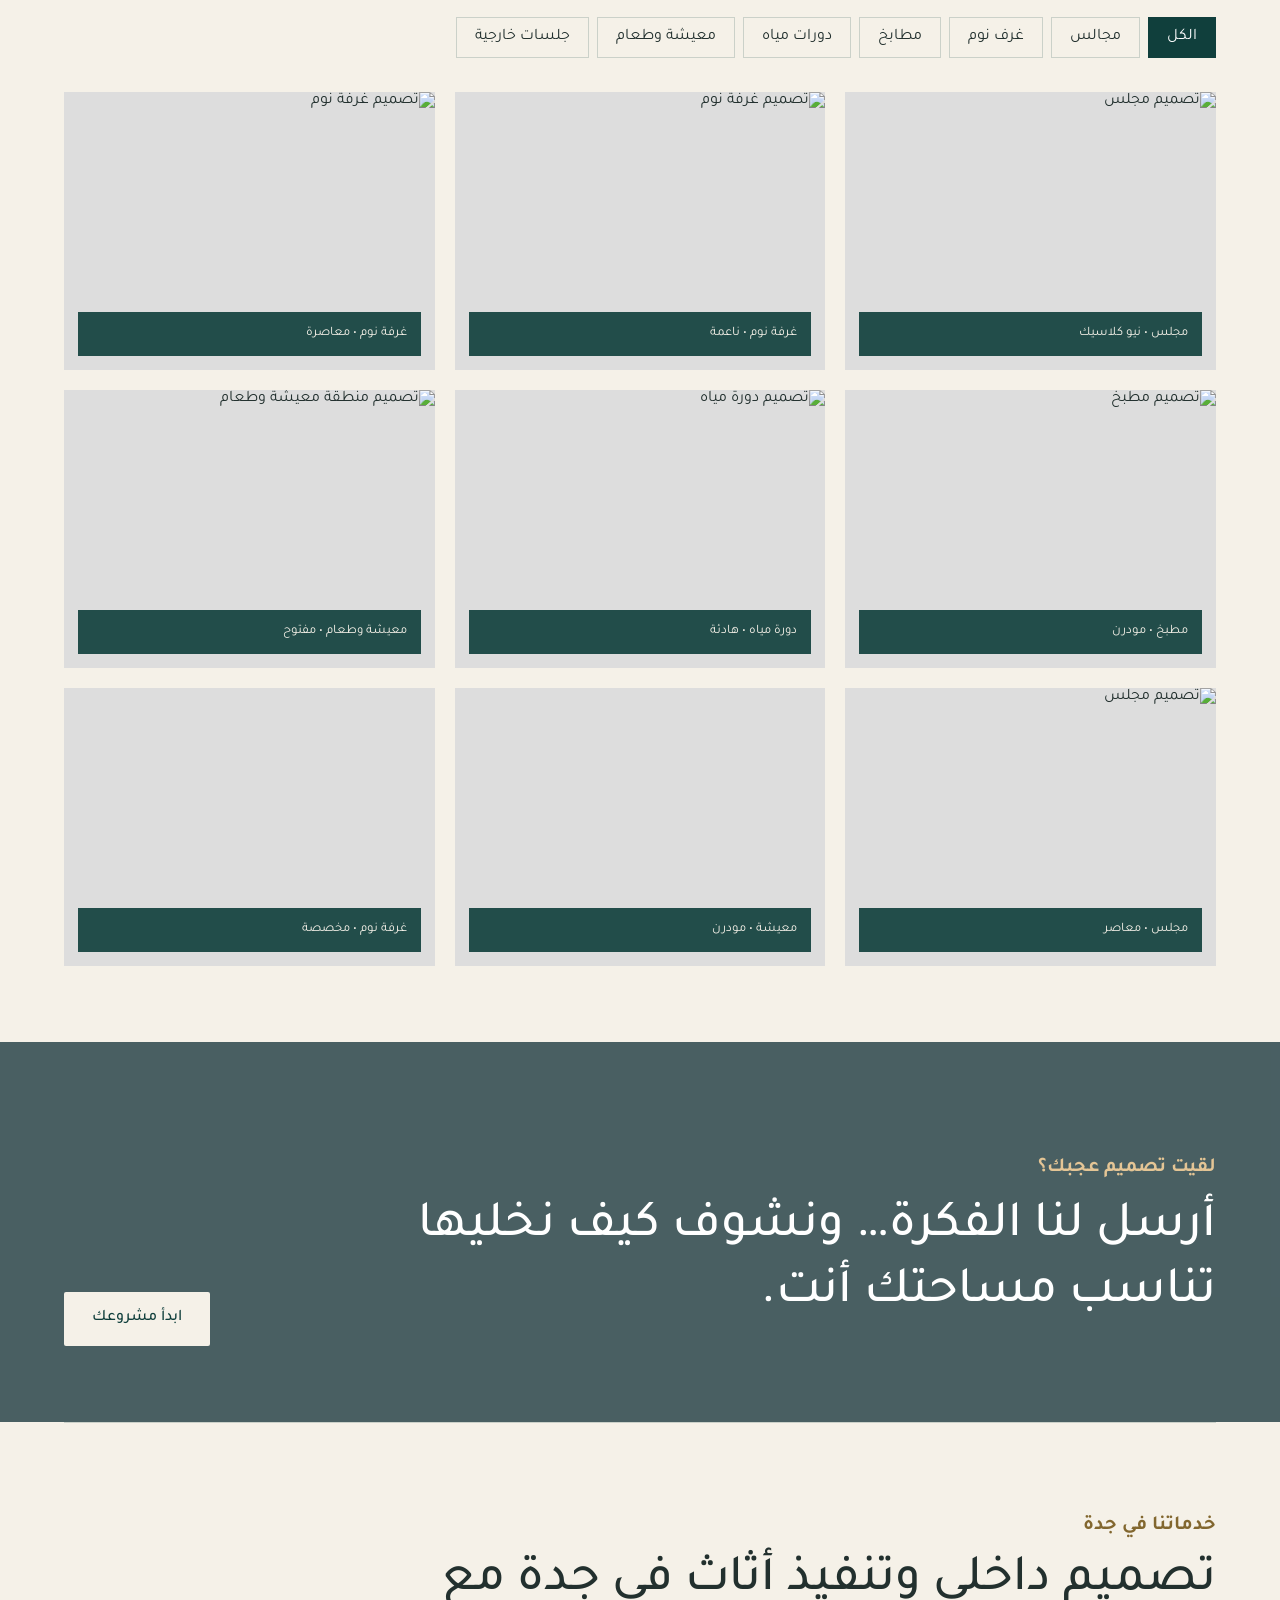
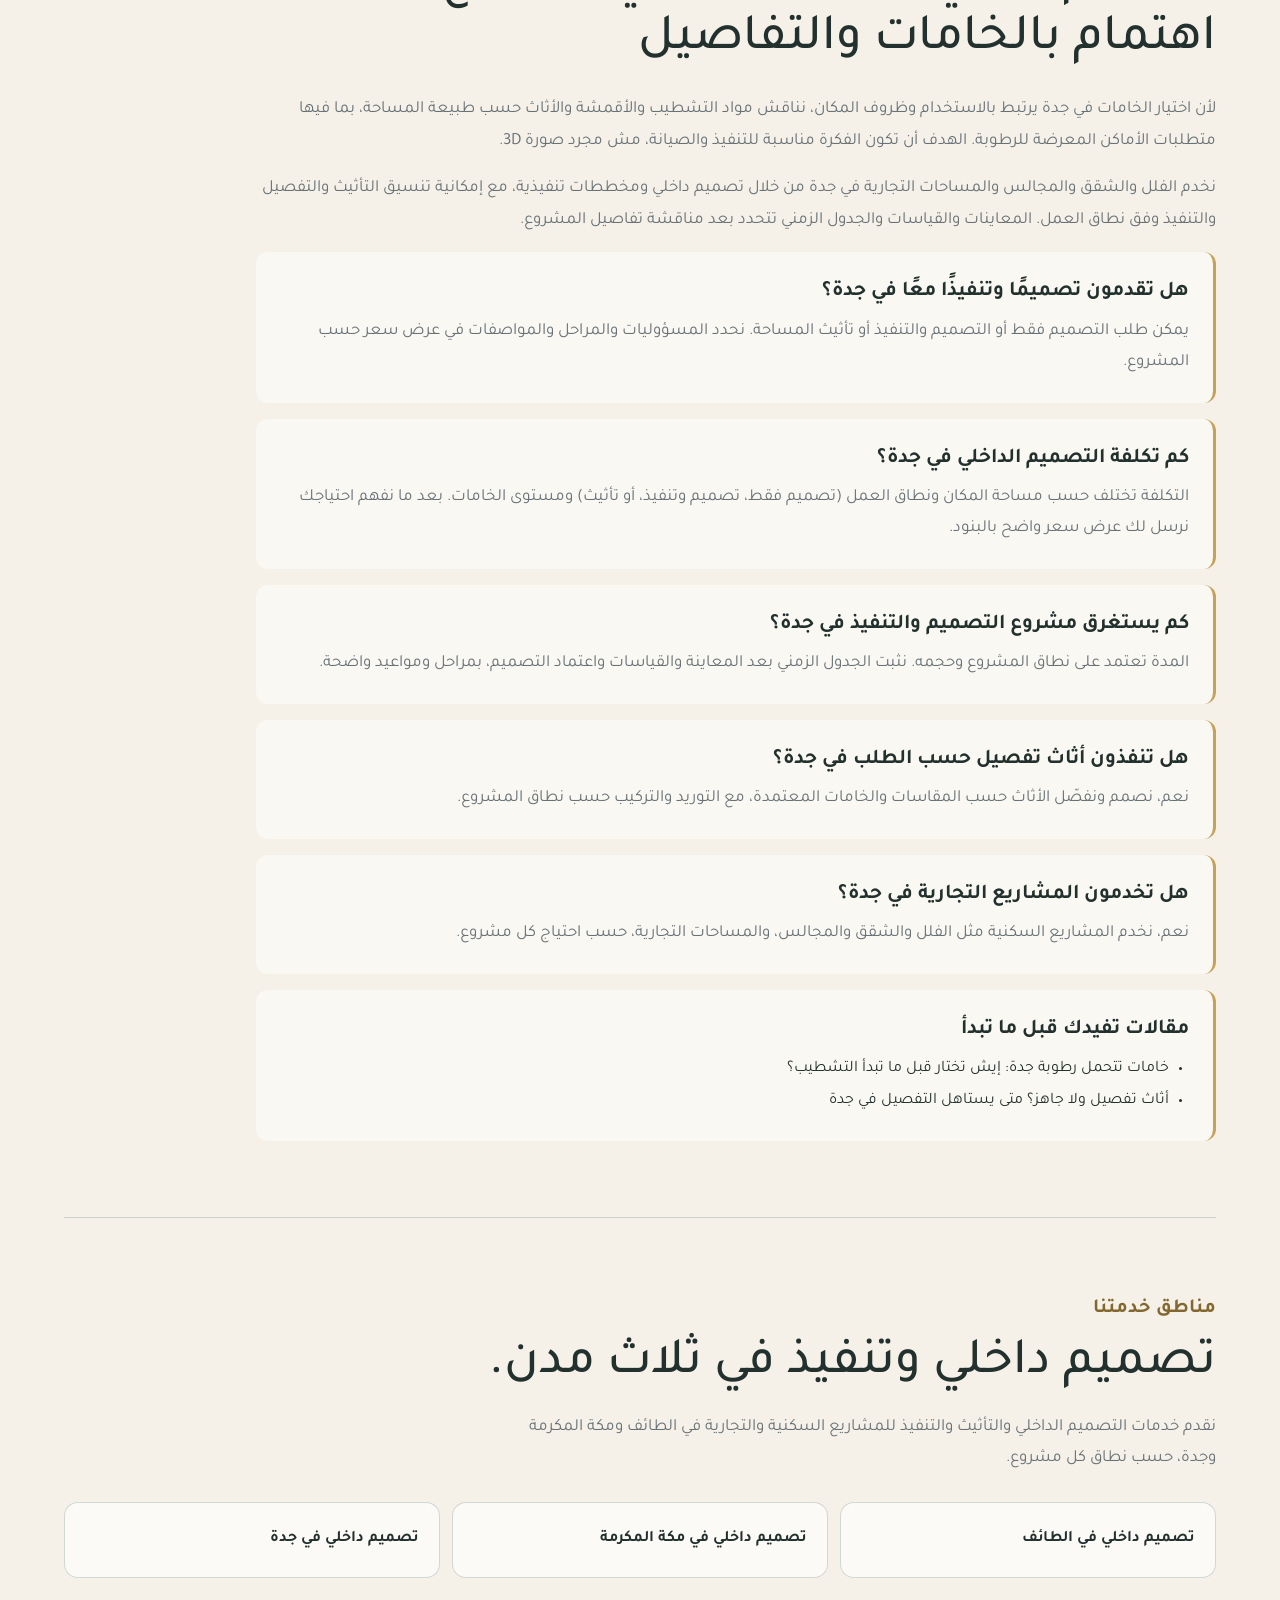
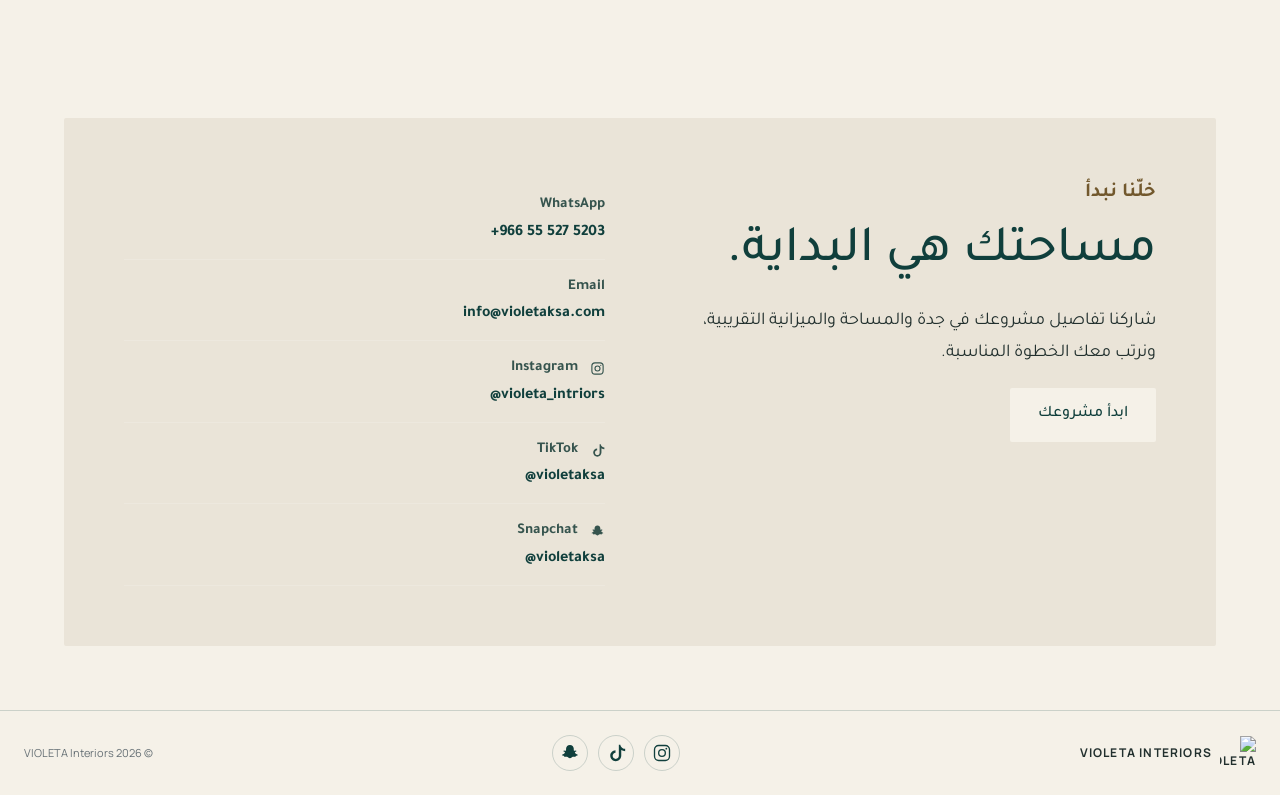
==== commit 87ffe3dc: "Add /articles/: 6 city articles (Taif, Makkah, Jeddah) + index - Article + BreadcrumbList schema, ca" ====
--- a/interior-design-jeddah/index.html
+++ b/interior-design-jeddah/index.html
@@ -384,6 +384,11 @@
     <div class="local-service-answer">
       <h3 data-ar="هل تخدمون المشاريع التجارية في جدة؟" data-en="Do you work on commercial projects in Jeddah?">هل تخدمون المشاريع التجارية في جدة؟</h3>
       <p data-ar="نعم، نخدم المشاريع السكنية مثل الفلل والشقق والمجالس، والمساحات التجارية، حسب احتياج كل مشروع." data-en="Yes. We work on residential projects such as villas, apartments and majlis, as well as commercial spaces, according to each project's needs.">نعم، نخدم المشاريع السكنية مثل الفلل والشقق والمجالس، والمساحات التجارية، حسب احتياج كل مشروع.</p>
+    </div>
+  
+    <div class="local-service-answer local-articles">
+      <h3 data-ar="مقالات تفيدك قبل ما تبدأ" data-en="Helpful reads before you start">مقالات تفيدك قبل ما تبدأ</h3>
+      <ul style="margin:0;padding-inline-start:20px;line-height:2"><li><a href="/articles/jeddah-humidity-materials/">خامات تتحمل رطوبة جدة: إيش تختار قبل ما تبدأ التشطيب؟</a></li><li><a href="/articles/jeddah-custom-vs-ready-furniture/">أثاث تفصيل ولا جاهز؟ متى يستاهل التفصيل في جدة</a></li></ul>
     </div>
   </div>
 </section>
